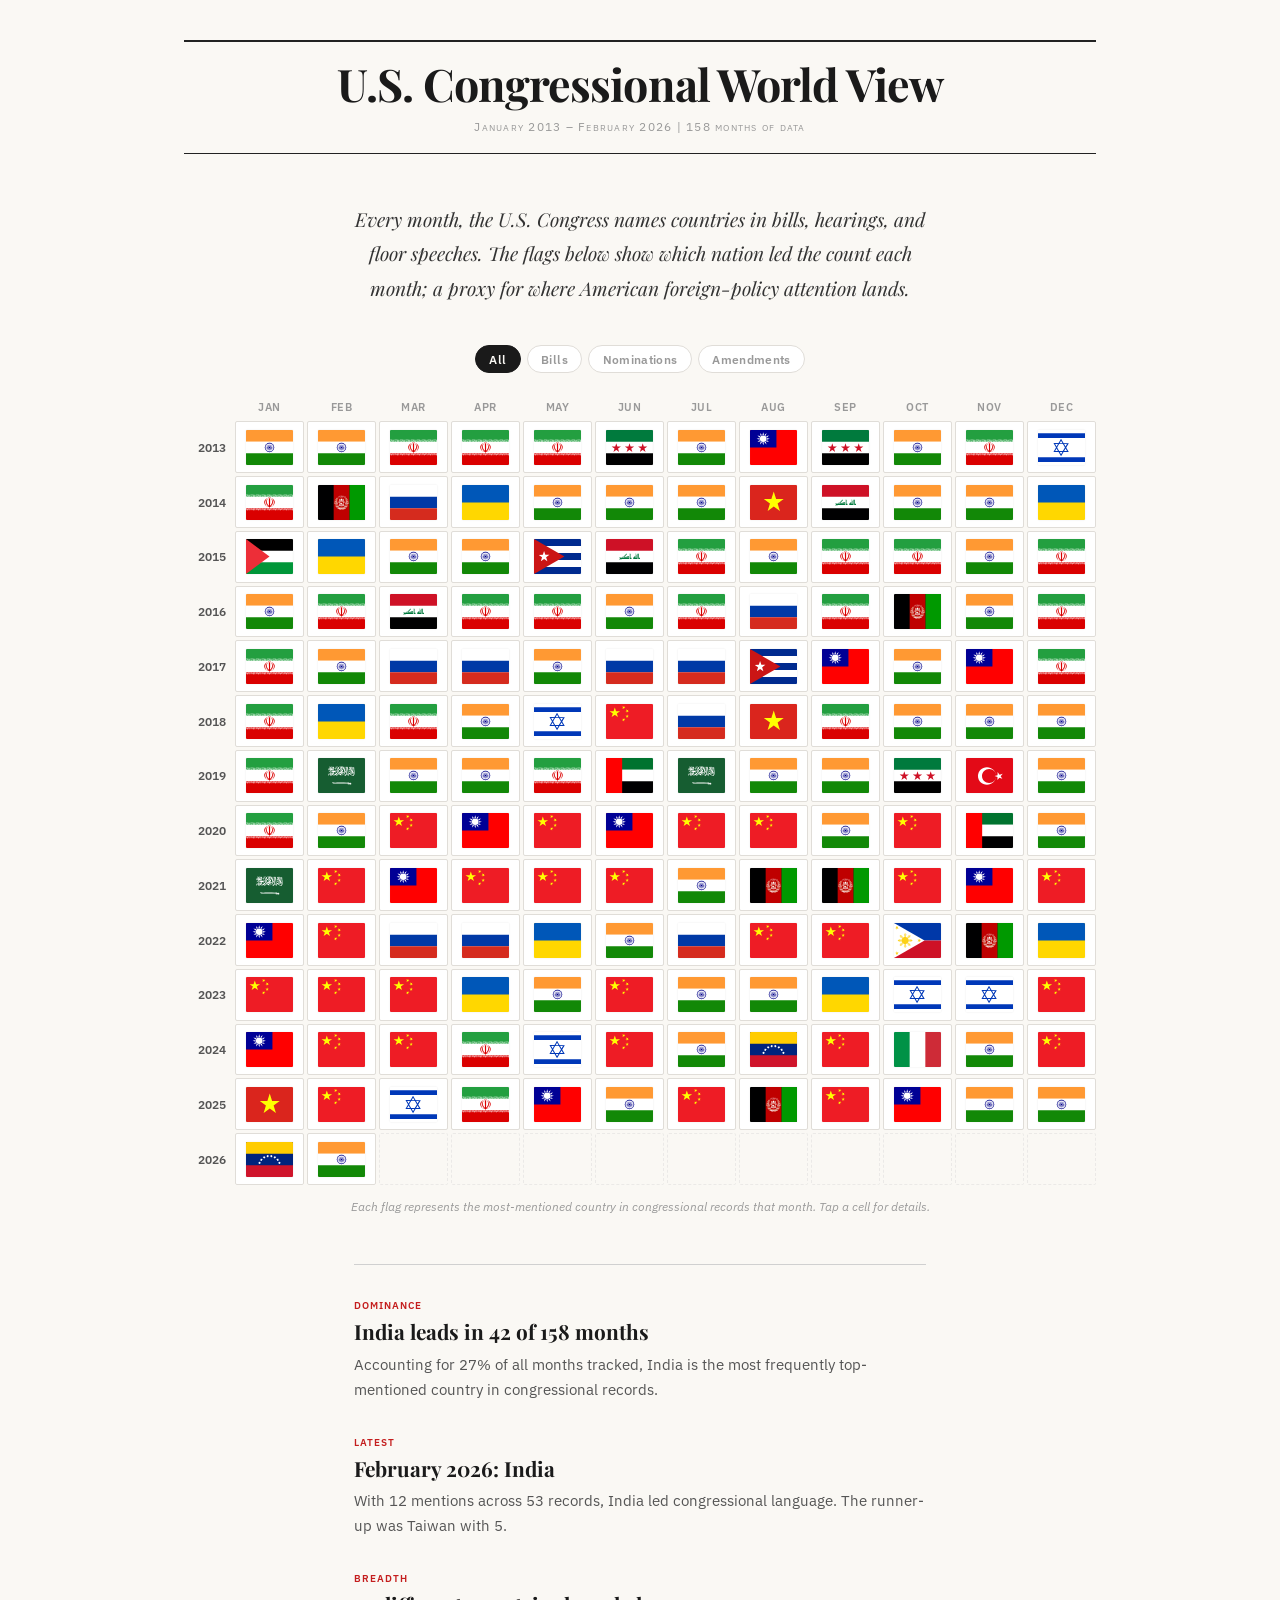
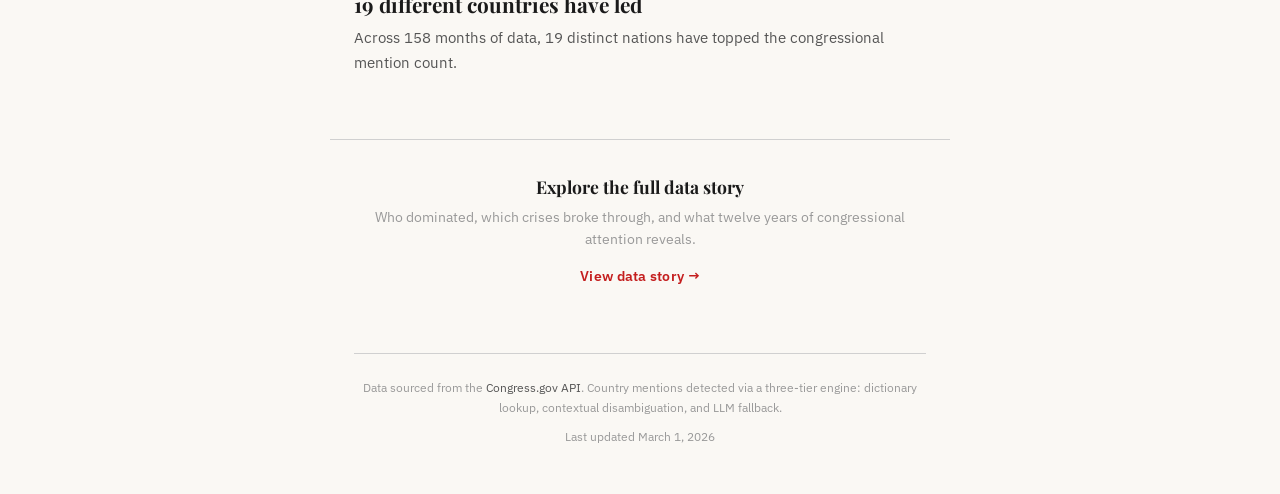
==== docs/index.html @ 503b56f2 "pushing new datastory details" ====
<!DOCTYPE html>
<html lang="en">
<head>
  <meta charset="UTF-8">
  <meta name="viewport" content="width=device-width, initial-scale=1.0">
  <title>U.S. Congressional World View</title>
  <link rel="preconnect" href="https://fonts.googleapis.com">
  <link rel="preconnect" href="https://fonts.gstatic.com" crossorigin>
  <link href="https://fonts.googleapis.com/css2?family=Playfair+Display:ital,wght@0,400;0,700;1,400&family=IBM+Plex+Sans:wght@400;500;600&display=swap" rel="stylesheet">
  <link rel="stylesheet" href="css/story.css">
</head>
<body>

  <header class="masthead">
    <div class="masthead-rule"></div>
    <h1 class="masthead-title">U.S. Congressional World View</h1>
    <p class="masthead-edition"></p>
    <div class="masthead-rule"></div>
  </header>

  <main class="story">

    <section class="lede">
      <p class="lede-text">
        Every month, the U.S. Congress names countries in bills, hearings,
        and floor speeches. The flags below show which nation led the count
        each month; a proxy for where American foreign-policy attention lands.
      </p>
    </section>

    <section class="grid-section">
      <div class="source-toggle" id="source-toggle">
        <button class="toggle-btn active" data-source="all">All</button>
        <button class="toggle-btn" data-source="bill">Bills</button>
        <button class="toggle-btn" data-source="nomination">Nominations</button>
        <button class="toggle-btn" data-source="amendment">Amendments</button>
      </div>
      <div class="grid-wrapper">
        <div class="grid-header" id="grid-header"></div>
        <div class="grid-body" id="grid-body"></div>
      </div>
      <p class="grid-caption">
        Each flag represents the most-mentioned country in congressional
        records that month. Tap a cell for details.
      </p>
    </section>

    <section class="detail-section hidden" id="cell-detail">
      <div class="detail-card">
        <button class="detail-close" aria-label="Close">&times;</button>
        <div class="detail-top">
          <img class="detail-flag" id="detail-flag" src="" alt="">
          <div>
            <h3 class="detail-country" id="detail-country"></h3>
            <p class="detail-month" id="detail-month"></p>
          </div>
        </div>
        <div class="detail-stats">
          <div class="stat">
            <span class="stat-number" id="detail-count"></span>
            <span class="stat-label">mentions</span>
          </div>
          <div class="stat">
            <span class="stat-number" id="detail-total"></span>
            <span class="stat-label">records scanned</span>
          </div>
          <div class="stat">
            <span class="stat-number" id="detail-runner-up"></span>
            <span class="stat-label">runner-up</span>
          </div>
        </div>
        <div class="detail-legislation">
          <h4>Sample legislation</h4>
          <ul id="detail-titles"></ul>
        </div>
      </div>
    </section>

    <section class="insights" id="insights"></section>

    <section class="explore">
      <h2>Explore the full data story</h2>
      <p>Who dominated, which crises broke through, and what twelve years of congressional attention reveals.</p>
      <a href="bump/" class="explore-link">View data story &rarr;</a>
    </section>

  </main>

  <footer class="colophon">
    <div class="colophon-rule"></div>
    <p class="colophon-method">
      Data sourced from the <a href="https://api.congress.gov" target="_blank" rel="noopener">Congress.gov API</a>.
      Country mentions detected via a three-tier engine: dictionary lookup,
      contextual disambiguation, and LLM fallback.
    </p>
    <p class="colophon-update" id="last-update"></p>
  </footer>

  <script src="js/data-loader.js"></script>
  <script src="js/flag-grid.js"></script>
  <script src="js/story-insights.js"></script>
  <script src="js/story-app.js"></script>
</body>
</html>
---- docs/css/story.css ----
/* === Congressional World View — Newspaper Theme === */

:root {
  --bg-page: #faf8f4;
  --bg-card: #ffffff;
  --text-headline: #1a1a1a;
  --text-body: #333333;
  --text-secondary: #555555;
  --text-muted: #999999;
  --rule-color: #222222;
  --rule-light: #d0d0d0;
  --accent: #c41e1e;
  --grid-border: #e0ddd8;
  --grid-hover: #f0ede8;
  --grid-selected: #e8e4dd;
  --font-serif: 'Playfair Display', Georgia, 'Times New Roman', serif;
  --font-sans: 'IBM Plex Sans', -apple-system, sans-serif;
  --max-width: 960px;
}

* { margin: 0; padding: 0; box-sizing: border-box; }

body {
  font-family: var(--font-sans);
  background: var(--bg-page);
  color: var(--text-body);
  line-height: 1.65;
  min-height: 100vh;
  -webkit-font-smoothing: antialiased;
}

/* === Masthead === */

.masthead {
  max-width: var(--max-width);
  margin: 0 auto;
  padding: 2.5rem 1.5rem 1.5rem;
  text-align: center;
}

.masthead-rule {
  border-top: 2px solid var(--rule-color);
  margin: 0 0 1rem;
}

.masthead-rule:last-of-type {
  border-top-width: 1px;
  margin: 1rem 0 0;
}

.masthead-title {
  font-family: var(--font-serif);
  font-size: 2.8rem;
  font-weight: 700;
  color: var(--text-headline);
  letter-spacing: -0.02em;
  line-height: 1.15;
}

.masthead-edition {
  font-size: 0.78rem;
  color: var(--text-muted);
  font-variant: small-caps;
  letter-spacing: 0.1em;
  margin-top: 0.4rem;
}

/* === Lede === */

.lede {
  max-width: 620px;
  margin: 0 auto;
  padding: 1.5rem 1.5rem 2.5rem;
  text-align: center;
}

.lede-text {
  font-family: var(--font-serif);
  font-size: 1.2rem;
  font-style: italic;
  line-height: 1.8;
  color: var(--text-body);
}

/* === Source Toggle === */

.source-toggle {
  display: flex;
  justify-content: center;
  gap: 0.35rem;
  margin-bottom: 1.25rem;
}

.toggle-btn {
  font-family: var(--font-sans);
  font-size: 0.72rem;
  font-weight: 600;
  letter-spacing: 0.03em;
  padding: 0.35rem 0.85rem;
  border: 1px solid var(--grid-border);
  border-radius: 100px;
  background: var(--bg-card);
  color: var(--text-muted);
  cursor: pointer;
  transition: all 0.15s;
}

.toggle-btn:hover {
  border-color: var(--text-secondary);
  color: var(--text-secondary);
}

.toggle-btn.active {
  background: var(--text-headline);
  color: var(--bg-page);
  border-color: var(--text-headline);
}

/* === Flag Grid === */

.grid-section {
  max-width: var(--max-width);
  margin: 0 auto;
  padding: 0 1.5rem 2rem;
}

.grid-wrapper {
  overflow-x: auto;
  -webkit-overflow-scrolling: touch;
}

.grid-header,
.grid-row {
  display: grid;
  grid-template-columns: 48px repeat(12, 1fr);
  gap: 3px;
}

.corner-cell {
  /* Empty top-left corner */
}

.month-label {
  font-size: 0.7rem;
  font-weight: 600;
  text-transform: uppercase;
  letter-spacing: 0.04em;
  color: var(--text-muted);
  text-align: center;
  padding: 0.3rem 0;
}

.grid-body {
  display: flex;
  flex-direction: column;
  gap: 3px;
}

.year-label {
  font-size: 0.72rem;
  font-weight: 600;
  color: var(--text-secondary);
  display: flex;
  align-items: center;
  justify-content: flex-end;
  padding-right: 0.4rem;
  font-variant-numeric: tabular-nums;
}

.grid-cell {
  aspect-ratio: 4 / 3;
  display: flex;
  align-items: center;
  justify-content: center;
  border: 1px solid var(--grid-border);
  border-radius: 2px;
  cursor: pointer;
  transition: background 0.15s, box-shadow 0.15s;
  background: var(--bg-card);
}

.grid-cell:hover {
  background: var(--grid-hover);
  box-shadow: 0 1px 4px rgba(0, 0, 0, 0.08);
}

.grid-cell.selected {
  background: var(--grid-selected);
  box-shadow: 0 0 0 2px var(--accent);
}

.grid-cell.empty {
  background: transparent;
  border-color: var(--rule-light);
  border-style: dashed;
  opacity: 0.35;
  cursor: default;
}

.grid-cell.empty:hover {
  background: transparent;
  box-shadow: none;
}

.grid-cell img {
  width: 70%;
  height: auto;
  border-radius: 1px;
  box-shadow: 0 0 2px rgba(0, 0, 0, 0.1);
  pointer-events: none;
}

.grid-caption {
  text-align: center;
  font-size: 0.72rem;
  color: var(--text-muted);
  font-style: italic;
  margin-top: 0.75rem;
}

/* === Detail Card === */

.detail-section {
  max-width: 620px;
  margin: 0 auto;
  padding: 0 1.5rem 2.5rem;
}

.detail-section.hidden {
  display: none;
}

.detail-card {
  background: var(--bg-card);
  border: 1px solid var(--grid-border);
  border-radius: 4px;
  padding: 1.5rem;
  position: relative;
}

.detail-close {
  position: absolute;
  top: 0.75rem;
  right: 1rem;
  background: none;
  border: none;
  font-size: 1.4rem;
  color: var(--text-muted);
  cursor: pointer;
  line-height: 1;
}

.detail-close:hover {
  color: var(--text-headline);
}

.detail-top {
  display: flex;
  align-items: center;
  gap: 1rem;
  margin-bottom: 1.25rem;
}

.detail-flag {
  width: 56px;
  height: 40px;
  border-radius: 2px;
  object-fit: cover;
  box-shadow: 0 1px 4px rgba(0, 0, 0, 0.12);
}

.detail-country {
  font-family: var(--font-serif);
  font-size: 1.3rem;
  font-weight: 700;
  color: var(--text-headline);
  line-height: 1.2;
}

.detail-month {
  font-size: 0.82rem;
  color: var(--text-muted);
  margin-top: 0.15rem;
}

.detail-stats {
  display: flex;
  gap: 2rem;
  padding: 1rem 0;
  border-top: 1px solid var(--rule-light);
  border-bottom: 1px solid var(--rule-light);
  margin-bottom: 1.25rem;
}

.stat {
  display: flex;
  flex-direction: column;
}

.stat-number {
  font-size: 1.4rem;
  font-weight: 700;
  color: var(--text-headline);
  line-height: 1.2;
}

.stat-label {
  font-size: 0.7rem;
  color: var(--text-muted);
  text-transform: uppercase;
  letter-spacing: 0.05em;
}

.detail-legislation h4 {
  font-size: 0.7rem;
  text-transform: uppercase;
  letter-spacing: 0.05em;
  color: var(--text-muted);
  margin-bottom: 0.5rem;
}

.detail-legislation ul {
  list-style: none;
  padding: 0;
}

.detail-legislation li {
  font-size: 0.82rem;
  color: var(--text-secondary);
  padding: 0.4rem 0 0.4rem 0.75rem;
  border-left: 2px solid var(--accent);
  margin-bottom: 0.5rem;
  line-height: 1.45;
}

/* === Insights === */

.insights {
  max-width: 620px;
  margin: 0 auto;
  padding: 1rem 1.5rem 2rem;
}

.insights-divider {
  border-top: 1px solid var(--rule-light);
  margin-bottom: 2rem;
}

.insight {
  margin-bottom: 2rem;
}

.insight-kicker {
  display: block;
  font-size: 0.65rem;
  font-weight: 600;
  text-transform: uppercase;
  letter-spacing: 0.1em;
  color: var(--accent);
  margin-bottom: 0.25rem;
}

.insight-headline {
  font-family: var(--font-serif);
  font-size: 1.3rem;
  font-weight: 700;
  color: var(--text-headline);
  line-height: 1.3;
  margin-bottom: 0.4rem;
}

.insight-body {
  font-size: 0.92rem;
  color: var(--text-secondary);
  line-height: 1.7;
}

/* === Explore Link === */

.explore {
  max-width: 620px;
  margin: 0 auto;
  padding: 2rem 1.5rem;
  text-align: center;
  border-top: 1px solid var(--rule-light);
}

.explore h2 {
  font-family: var(--font-serif);
  font-size: 1.1rem;
  font-weight: 700;
  color: var(--text-headline);
  margin-bottom: 0.3rem;
}

.explore p {
  font-size: 0.85rem;
  color: var(--text-muted);
  margin-bottom: 0.75rem;
}

.explore-link {
  font-size: 0.85rem;
  font-weight: 600;
  color: var(--accent);
  text-decoration: none;
  letter-spacing: 0.02em;
}

.explore-link:hover {
  text-decoration: underline;
}

/* === Colophon (Footer) === */

.colophon {
  max-width: 620px;
  margin: 0 auto;
  padding: 2rem 1.5rem 3rem;
  text-align: center;
}

.colophon-rule {
  border-top: 1px solid var(--rule-light);
  margin-bottom: 1.5rem;
}

.colophon-method {
  font-size: 0.75rem;
  color: var(--text-muted);
  line-height: 1.7;
}

.colophon-method a {
  color: var(--text-secondary);
  text-decoration: none;
}

.colophon-method a:hover {
  color: var(--accent);
}

.colophon-update {
  font-size: 0.72rem;
  color: var(--text-muted);
  margin-top: 0.5rem;
}

.colophon-credits {
  font-size: 0.72rem;
  color: var(--text-muted);
  margin-top: 0.3rem;
}

/* === Responsive === */

@media (max-width: 768px) {
  .masthead-title { font-size: 2rem; }
  .lede-text { font-size: 1.05rem; }

  .grid-header,
  .grid-row {
    grid-template-columns: 40px repeat(12, 1fr);
    gap: 2px;
  }

  .year-label { font-size: 0.65rem; padding-right: 0.25rem; }
  .month-label { font-size: 0.6rem; }
  .grid-cell img { width: 80%; }

  .detail-stats { gap: 1.25rem; }
}

@media (max-width: 480px) {
  .masthead { padding: 1.5rem 1rem 1rem; }
  .masthead-title { font-size: 1.6rem; }
  .lede { padding: 1rem 1rem 2rem; }
  .lede-text { font-size: 0.95rem; }

  .grid-section { padding: 0 0.75rem 1.5rem; }

  .grid-header,
  .grid-row {
    grid-template-columns: 28px repeat(12, 1fr);
    gap: 2px;
  }

  .year-label { font-size: 0.58rem; padding-right: 0.15rem; }
  .month-label { font-size: 0.5rem; letter-spacing: 0; }
  .grid-cell img { width: 85%; }

  .detail-section { padding: 0 0.75rem 2rem; }
  .detail-card { padding: 1rem; }
  .detail-stats {
    flex-direction: column;
    gap: 0.75rem;
  }

  .insights { padding: 1rem 1rem 2rem; }
  .insight-headline { font-size: 1.1rem; }
}

/* === Utility === */

.hidden { display: none !important; }
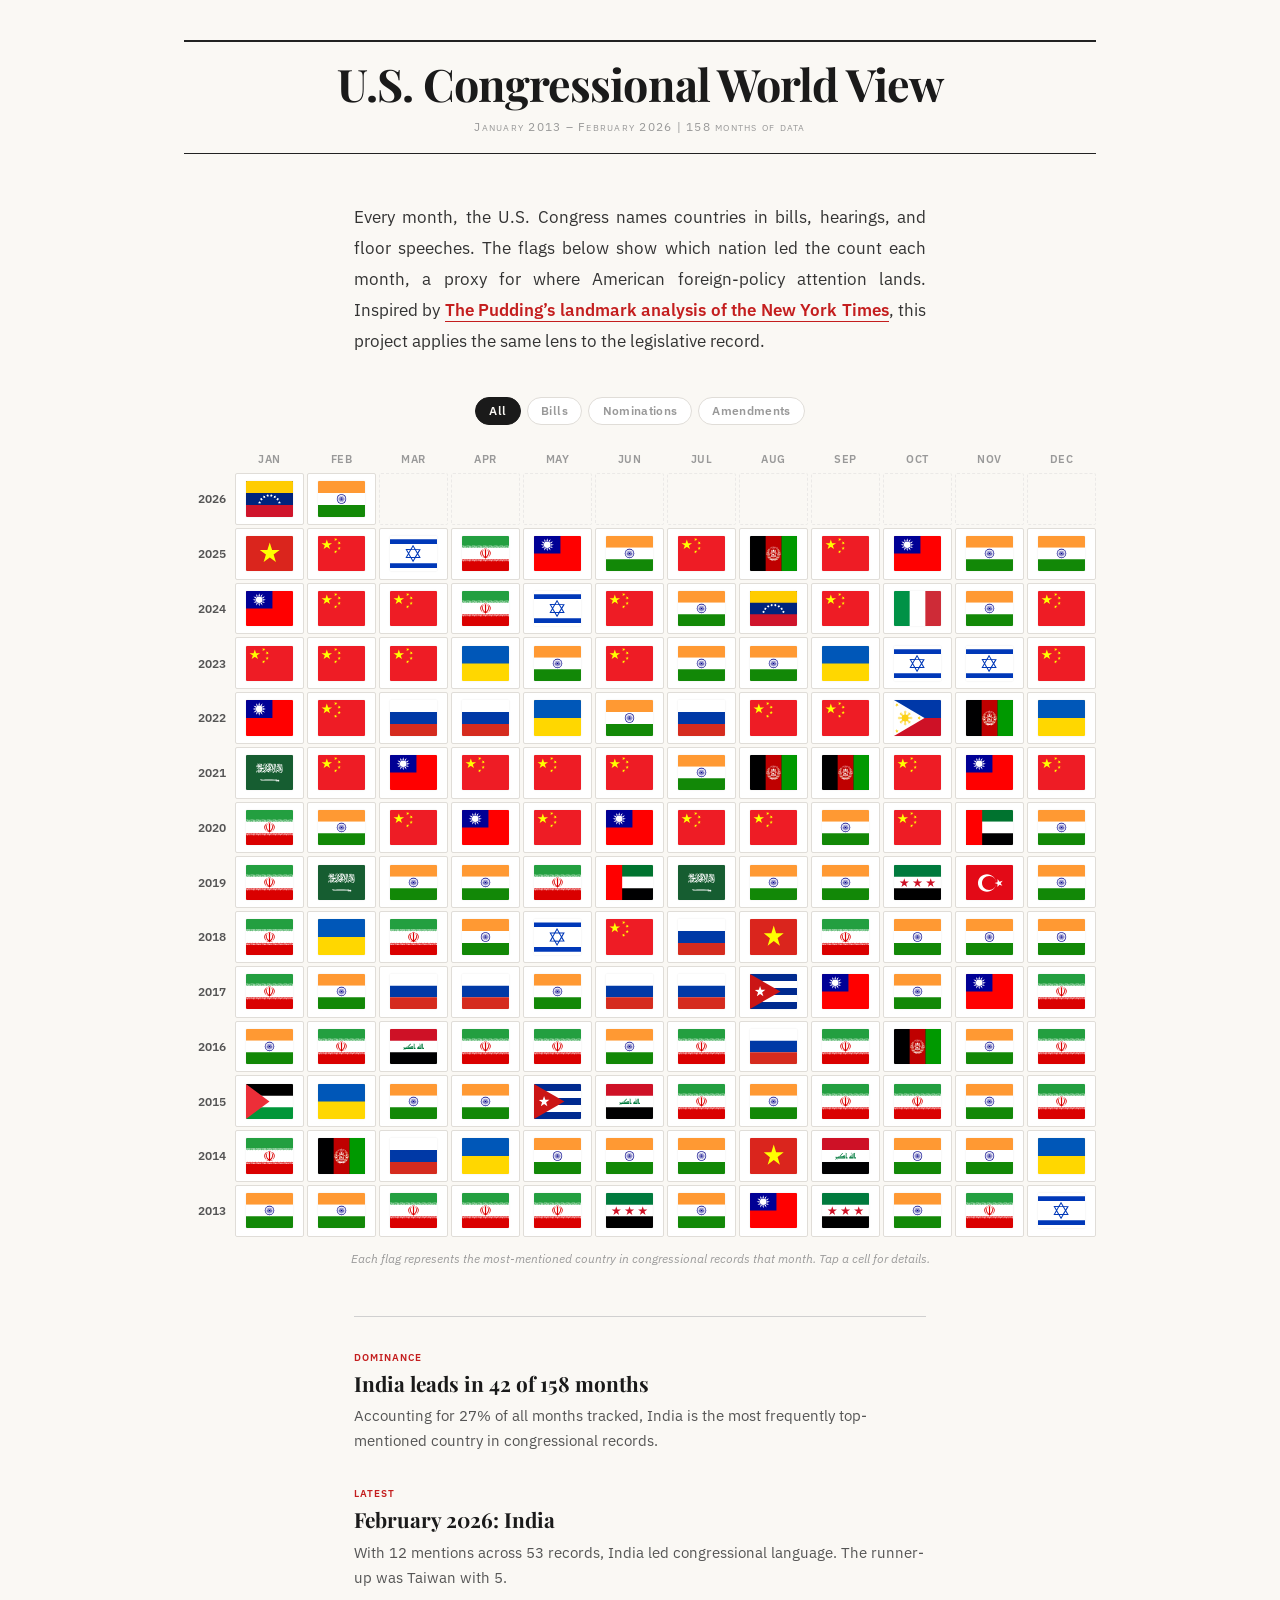
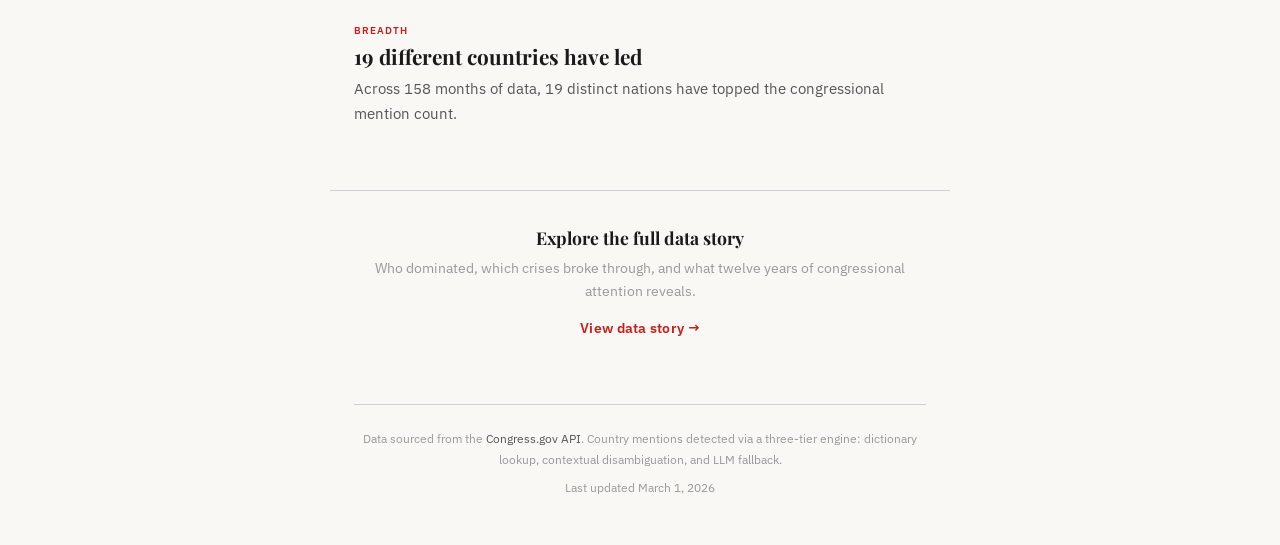
==== commit 793e1d3c: "UI improvements and Congress 107 backfill data - Inline detail panel: clicking a grid cell now inser" ====
--- a/docs/index.html
+++ b/docs/index.html
@@ -24,7 +24,9 @@
       <p class="lede-text">
         Every month, the U.S. Congress names countries in bills, hearings,
         and floor speeches. The flags below show which nation led the count
-        each month; a proxy for where American foreign-policy attention lands.
+        each month, a proxy for where American foreign-policy attention lands.
+        Inspired by <a class="lede-link" href="https://pudding.cool/2018/12/countries" target="_blank" rel="noopener">The Pudding&rsquo;s landmark analysis of the&nbsp;New York&nbsp;Times</a>,
+        this project applies the same lens to the legislative record.
       </p>
     </section>
 
@@ -43,37 +45,6 @@
         Each flag represents the most-mentioned country in congressional
         records that month. Tap a cell for details.
       </p>
-    </section>
-
-    <section class="detail-section hidden" id="cell-detail">
-      <div class="detail-card">
-        <button class="detail-close" aria-label="Close">&times;</button>
-        <div class="detail-top">
-          <img class="detail-flag" id="detail-flag" src="" alt="">
-          <div>
-            <h3 class="detail-country" id="detail-country"></h3>
-            <p class="detail-month" id="detail-month"></p>
-          </div>
-        </div>
-        <div class="detail-stats">
-          <div class="stat">
-            <span class="stat-number" id="detail-count"></span>
-            <span class="stat-label">mentions</span>
-          </div>
-          <div class="stat">
-            <span class="stat-number" id="detail-total"></span>
-            <span class="stat-label">records scanned</span>
-          </div>
-          <div class="stat">
-            <span class="stat-number" id="detail-runner-up"></span>
-            <span class="stat-label">runner-up</span>
-          </div>
-        </div>
-        <div class="detail-legislation">
-          <h4>Sample legislation</h4>
-          <ul id="detail-titles"></ul>
-        </div>
-      </div>
     </section>
 
     <section class="insights" id="insights"></section>
--- a/docs/css/story.css
+++ b/docs/css/story.css
@@ -71,15 +71,26 @@
   max-width: 620px;
   margin: 0 auto;
   padding: 1.5rem 1.5rem 2.5rem;
-  text-align: center;
 }
 
 .lede-text {
-  font-family: var(--font-serif);
-  font-size: 1.2rem;
-  font-style: italic;
-  line-height: 1.8;
+  font-family: var(--font-sans);
+  font-size: 1.05rem;
+  line-height: 1.85;
   color: var(--text-body);
+  text-align: justify;
+  hyphens: auto;
+}
+
+.lede-link {
+  color: var(--accent);
+  font-weight: 600;
+  text-decoration: none;
+  border-bottom: 1px solid currentColor;
+}
+
+.lede-link:hover {
+  opacity: 0.8;
 }
 
 /* === Source Toggle === */
@@ -218,6 +229,92 @@
   margin-top: 0.75rem;
 }
 
+/* === Inline Detail (inserted after grid row on click) === */
+
+.inline-detail {
+  position: relative;
+  background: var(--bg-card);
+  border: 1px solid var(--grid-border);
+  border-left: 3px solid var(--accent);
+  padding: 1rem 1.25rem 0.85rem;
+  animation: inlineOpen 0.15s ease-out;
+}
+
+@keyframes inlineOpen {
+  from { opacity: 0; transform: translateY(-4px); }
+  to   { opacity: 1; transform: translateY(0); }
+}
+
+.inline-detail-close {
+  position: absolute;
+  top: 0.6rem;
+  right: 0.75rem;
+  background: none;
+  border: none;
+  font-size: 1.2rem;
+  color: var(--text-muted);
+  cursor: pointer;
+  line-height: 1;
+  padding: 0;
+}
+
+.inline-detail-close:hover { color: var(--text-headline); }
+
+.inline-detail-top {
+  display: flex;
+  align-items: center;
+  gap: 0.85rem;
+  padding-right: 2rem;
+}
+
+.inline-detail-top .detail-country {
+  font-family: var(--font-serif);
+  font-size: 1rem;
+  font-weight: 700;
+  color: var(--text-headline);
+  display: block;
+  line-height: 1.2;
+}
+
+.inline-detail-top .detail-month {
+  font-size: 0.75rem;
+  color: var(--text-muted);
+  display: block;
+  margin-top: 0.1rem;
+}
+
+.inline-detail-stats {
+  display: flex;
+  gap: 1.25rem;
+  margin-left: auto;
+}
+
+.inline-detail-titles {
+  list-style: none;
+  padding: 0;
+  margin-top: 0.75rem;
+  border-top: 1px solid var(--rule-light);
+  padding-top: 0.6rem;
+  display: flex;
+  flex-direction: column;
+  gap: 0.3rem;
+}
+
+.inline-detail-titles li {
+  font-size: 0.78rem;
+  color: var(--text-secondary);
+  padding: 0.2rem 0 0.2rem 0.65rem;
+  border-left: 2px solid var(--accent);
+  line-height: 1.45;
+}
+
+.inline-detail-empty {
+  font-style: italic;
+  border-left: none !important;
+  color: var(--text-muted) !important;
+  padding-left: 0 !important;
+}
+
 /* === Detail Card === */
 
 .detail-section {
@@ -456,7 +553,7 @@
 
 @media (max-width: 768px) {
   .masthead-title { font-size: 2rem; }
-  .lede-text { font-size: 1.05rem; }
+  .lede-text { font-size: 1rem; }
 
   .grid-header,
   .grid-row {
@@ -475,7 +572,7 @@
   .masthead { padding: 1.5rem 1rem 1rem; }
   .masthead-title { font-size: 1.6rem; }
   .lede { padding: 1rem 1rem 2rem; }
-  .lede-text { font-size: 0.95rem; }
+  .lede-text { font-size: 0.92rem; }
 
   .grid-section { padding: 0 0.75rem 1.5rem; }
 
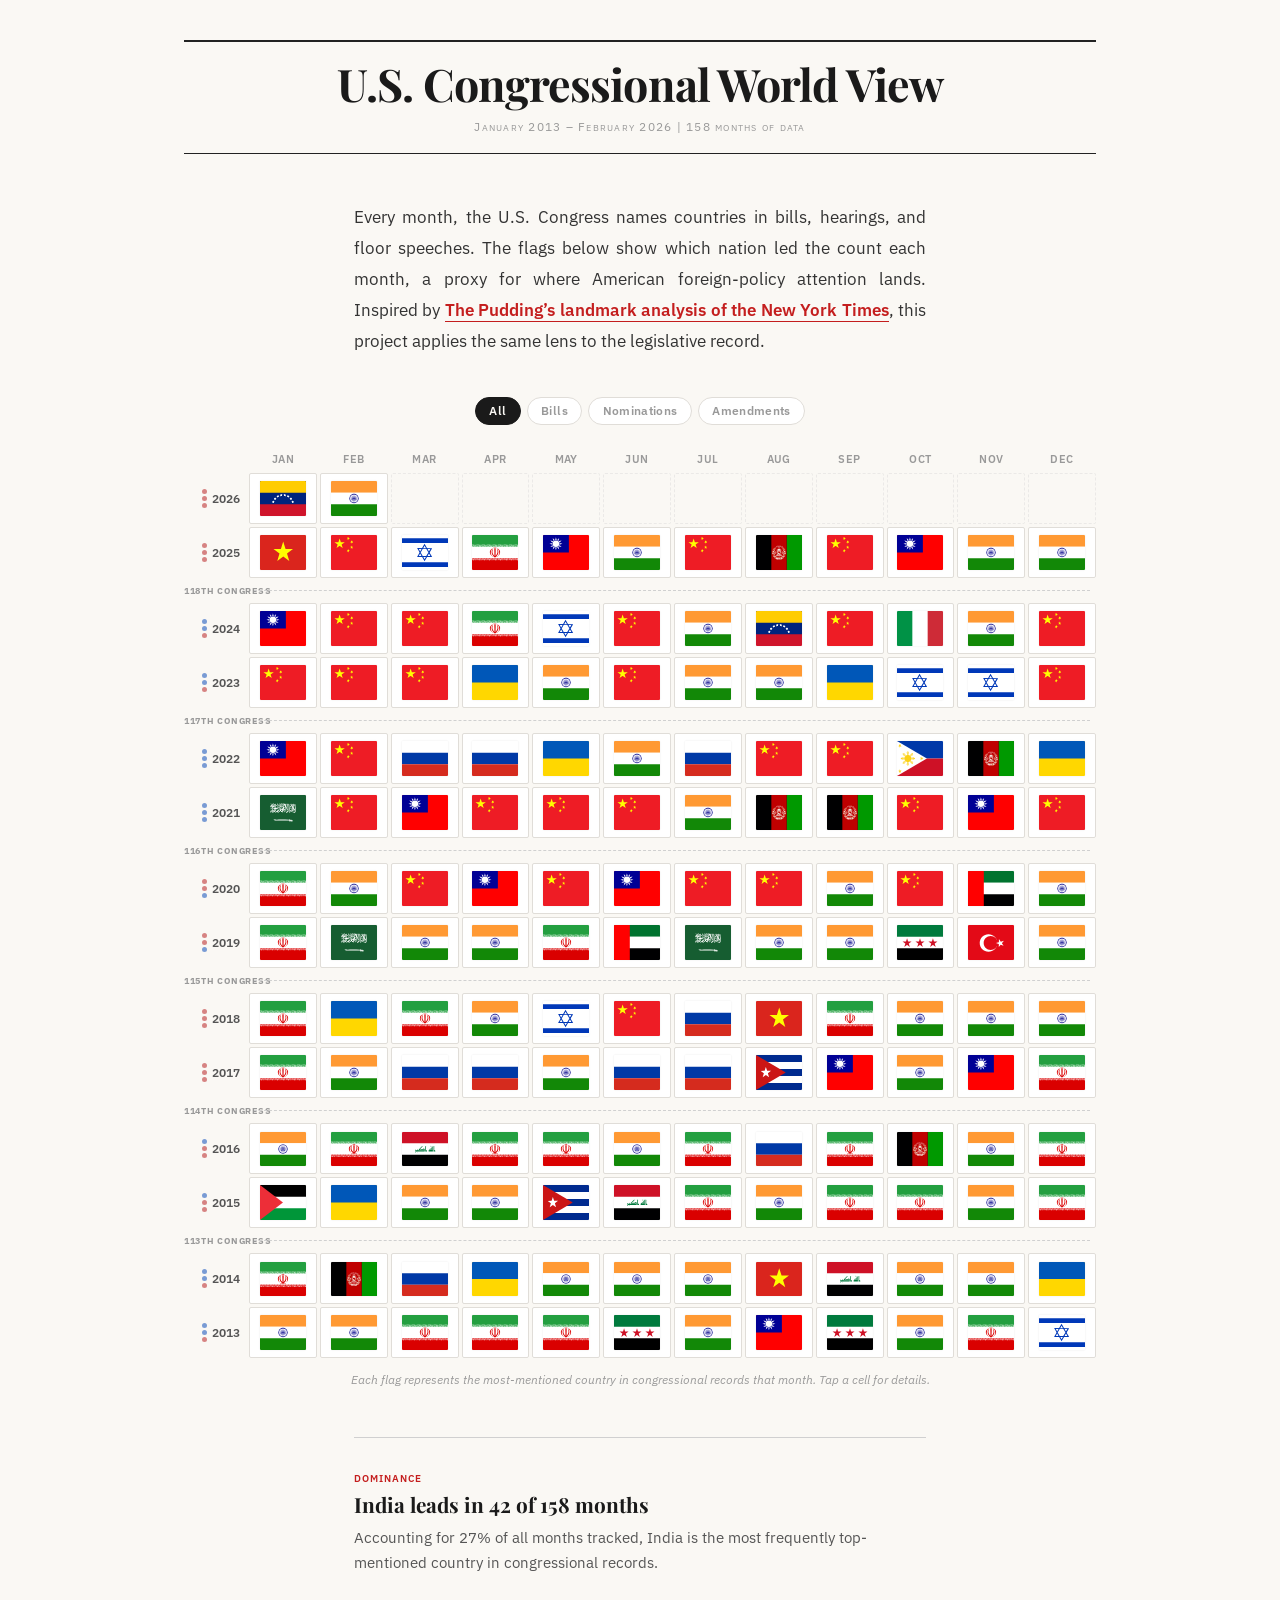
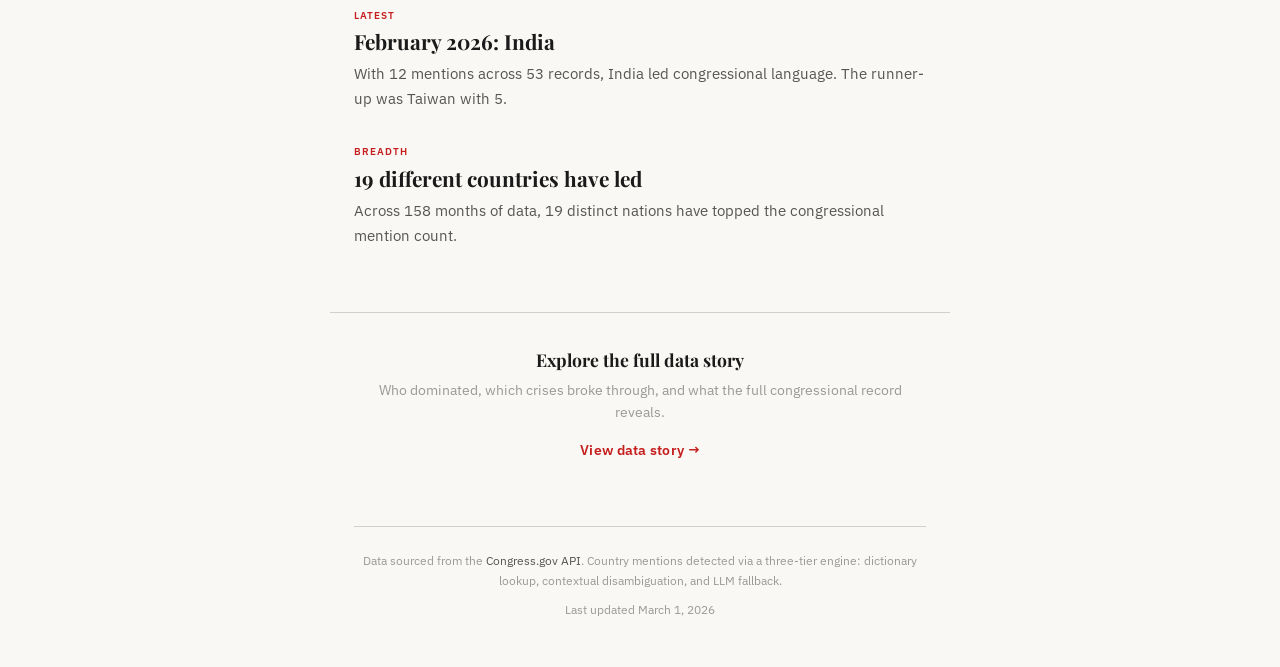
==== commit 9f97ea5f: "updating pages" ====
--- a/docs/index.html
+++ b/docs/index.html
@@ -4,6 +4,24 @@
   <meta charset="UTF-8">
   <meta name="viewport" content="width=device-width, initial-scale=1.0">
   <title>U.S. Congressional World View</title>
+  <link rel="icon" href="data:image/svg+xml,<svg xmlns=%22http://www.w3.org/2000/svg%22 viewBox=%220 0 100 100%22><text y=%22.9em%22 font-size=%2290%22>🌍</text></svg>">
+
+  <!-- SEO -->
+  <meta name="description" content="Which countries dominate U.S. congressional language? Which crises break through? Decades of legislative records, updated weekly.">
+
+  <!-- Open Graph (iMessage, WhatsApp, Slack, LinkedIn, Facebook) -->
+  <meta property="og:type" content="website">
+  <meta property="og:url" content="https://critchlow.us/flags/">
+  <meta property="og:title" content="U.S. Congressional World View">
+  <meta property="og:description" content="Which countries dominate U.S. congressional language? Which crises break through? Decades of legislative records, updated weekly.">
+  <meta property="og:image" content="https://critchlow.us/flags/og-image.jpg">
+
+  <!-- Twitter / X -->
+  <meta name="twitter:card" content="summary_large_image">
+  <meta name="twitter:title" content="U.S. Congressional World View">
+  <meta name="twitter:description" content="Which countries dominate U.S. congressional language? Which crises break through? Decades of legislative records, updated weekly.">
+  <meta name="twitter:image" content="https://critchlow.us/flags/og-image.jpg">
+
   <link rel="preconnect" href="https://fonts.googleapis.com">
   <link rel="preconnect" href="https://fonts.gstatic.com" crossorigin>
   <link href="https://fonts.googleapis.com/css2?family=Playfair+Display:ital,wght@0,400;0,700;1,400&family=IBM+Plex+Sans:wght@400;500;600&display=swap" rel="stylesheet">
@@ -51,7 +69,7 @@
 
     <section class="explore">
       <h2>Explore the full data story</h2>
-      <p>Who dominated, which crises broke through, and what twelve years of congressional attention reveals.</p>
+      <p>Who dominated, which crises broke through, and what the full congressional record reveals.</p>
       <a href="bump/" class="explore-link">View data story &rarr;</a>
     </section>
 
--- a/docs/css/story.css
+++ b/docs/css/story.css
@@ -143,7 +143,7 @@
 .grid-header,
 .grid-row {
   display: grid;
-  grid-template-columns: 48px repeat(12, 1fr);
+  grid-template-columns: 62px repeat(12, 1fr);
   gap: 3px;
 }
 
@@ -174,8 +174,54 @@
   display: flex;
   align-items: center;
   justify-content: flex-end;
+  gap: 5px;
   padding-right: 0.4rem;
   font-variant-numeric: tabular-nums;
+  cursor: default;
+}
+
+.year-dots {
+  display: flex;
+  flex-direction: column;
+  gap: 2px;
+  flex-shrink: 0;
+}
+
+.year-dot {
+  width: 5px;
+  height: 5px;
+  border-radius: 50%;
+  flex-shrink: 0;
+  opacity: 0.75;
+}
+
+/* Congress session dividers */
+.congress-divider {
+  display: flex;
+  align-items: center;
+  gap: 0.5rem;
+  margin: 2px 0;
+  padding-right: 0.4rem;
+  min-height: 10px;
+}
+
+.congress-divider::after {
+  content: '';
+  flex: 1;
+  border-top: 1px dashed var(--rule-light);
+}
+
+.congress-divider-label {
+  font-size: 0.58rem;
+  font-weight: 700;
+  text-transform: uppercase;
+  letter-spacing: 0.08em;
+  color: var(--text-muted);
+  white-space: nowrap;
+  flex-shrink: 0;
+  width: 62px;
+  text-align: right;
+  padding-right: 0.4rem;
 }
 
 .grid-cell {
@@ -557,10 +603,11 @@
 
   .grid-header,
   .grid-row {
-    grid-template-columns: 40px repeat(12, 1fr);
+    grid-template-columns: 52px repeat(12, 1fr);
     gap: 2px;
   }
 
+  .congress-divider-label { width: 52px; }
   .year-label { font-size: 0.65rem; padding-right: 0.25rem; }
   .month-label { font-size: 0.6rem; }
   .grid-cell img { width: 80%; }
@@ -578,10 +625,12 @@
 
   .grid-header,
   .grid-row {
-    grid-template-columns: 28px repeat(12, 1fr);
+    grid-template-columns: 40px repeat(12, 1fr);
     gap: 2px;
   }
 
+  .congress-divider-label { width: 40px; }
+  .year-dots { display: none; }
   .year-label { font-size: 0.58rem; padding-right: 0.15rem; }
   .month-label { font-size: 0.5rem; letter-spacing: 0; }
   .grid-cell img { width: 85%; }
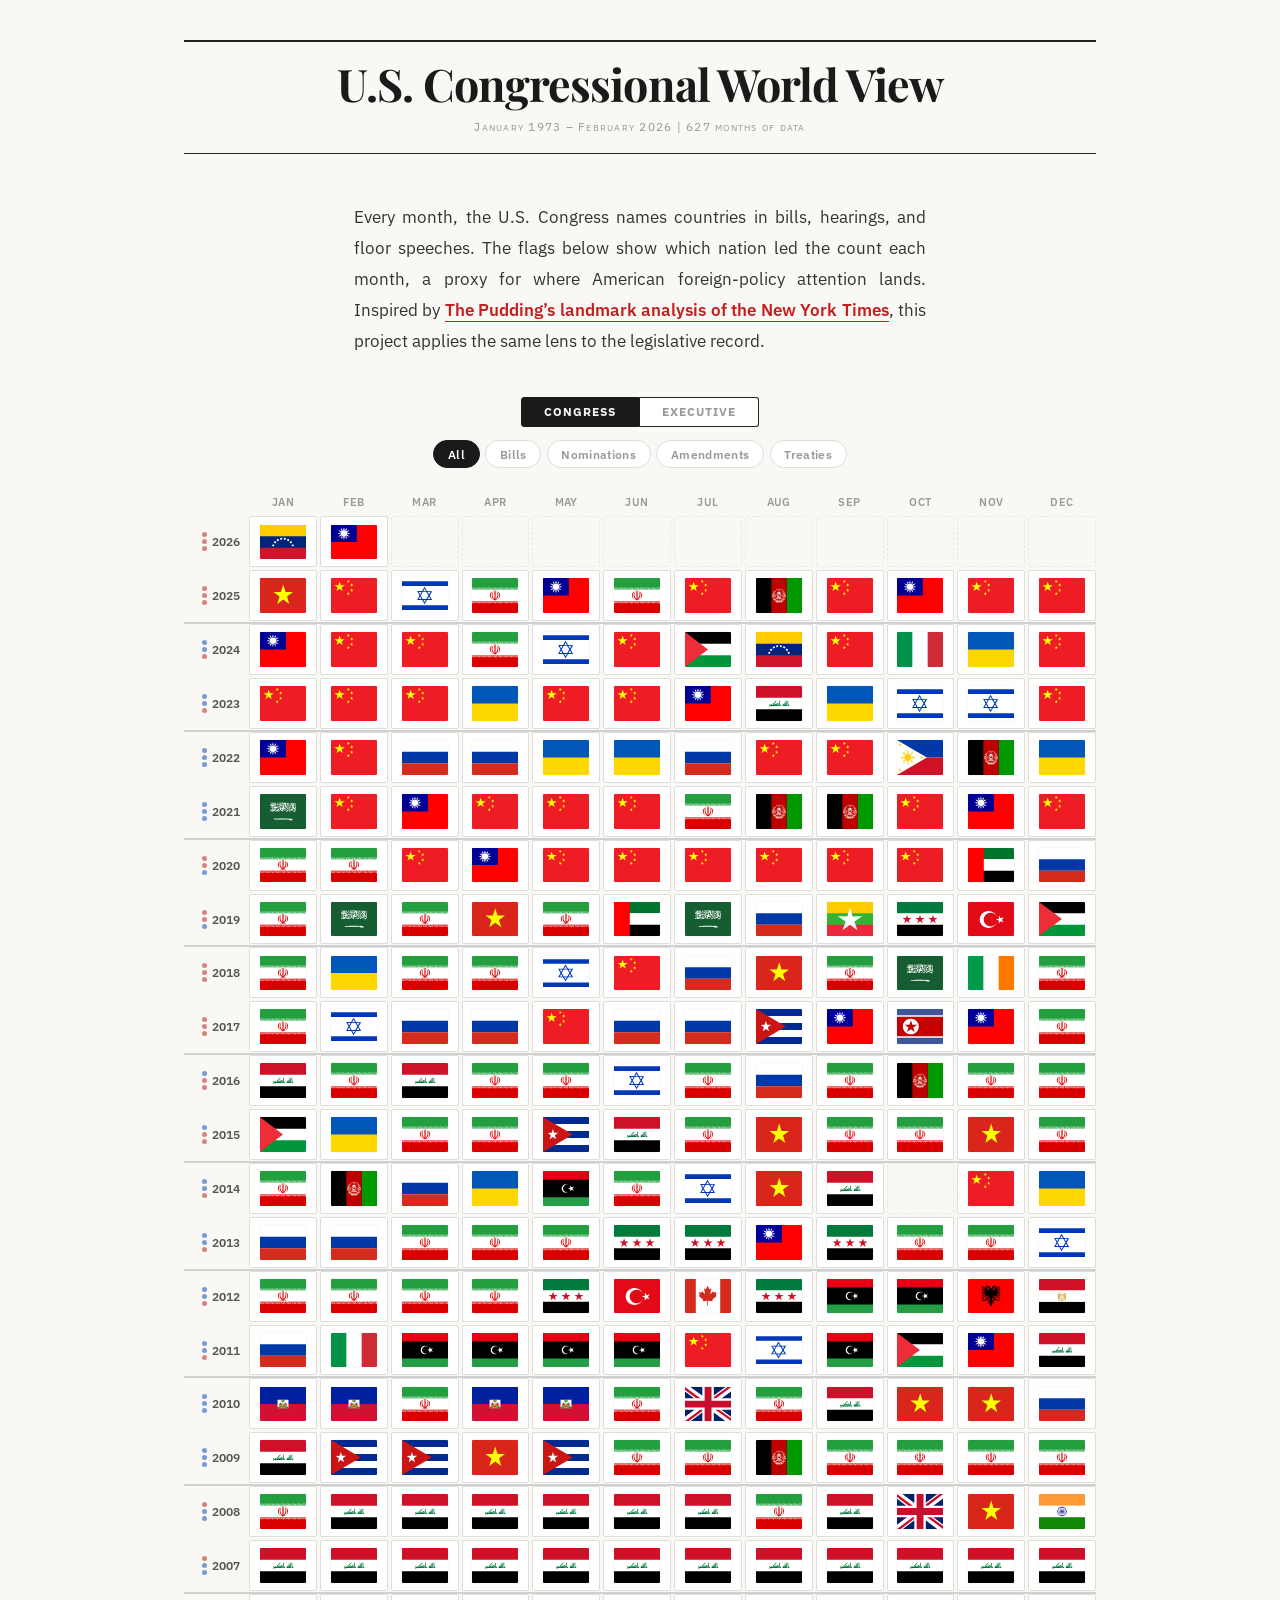
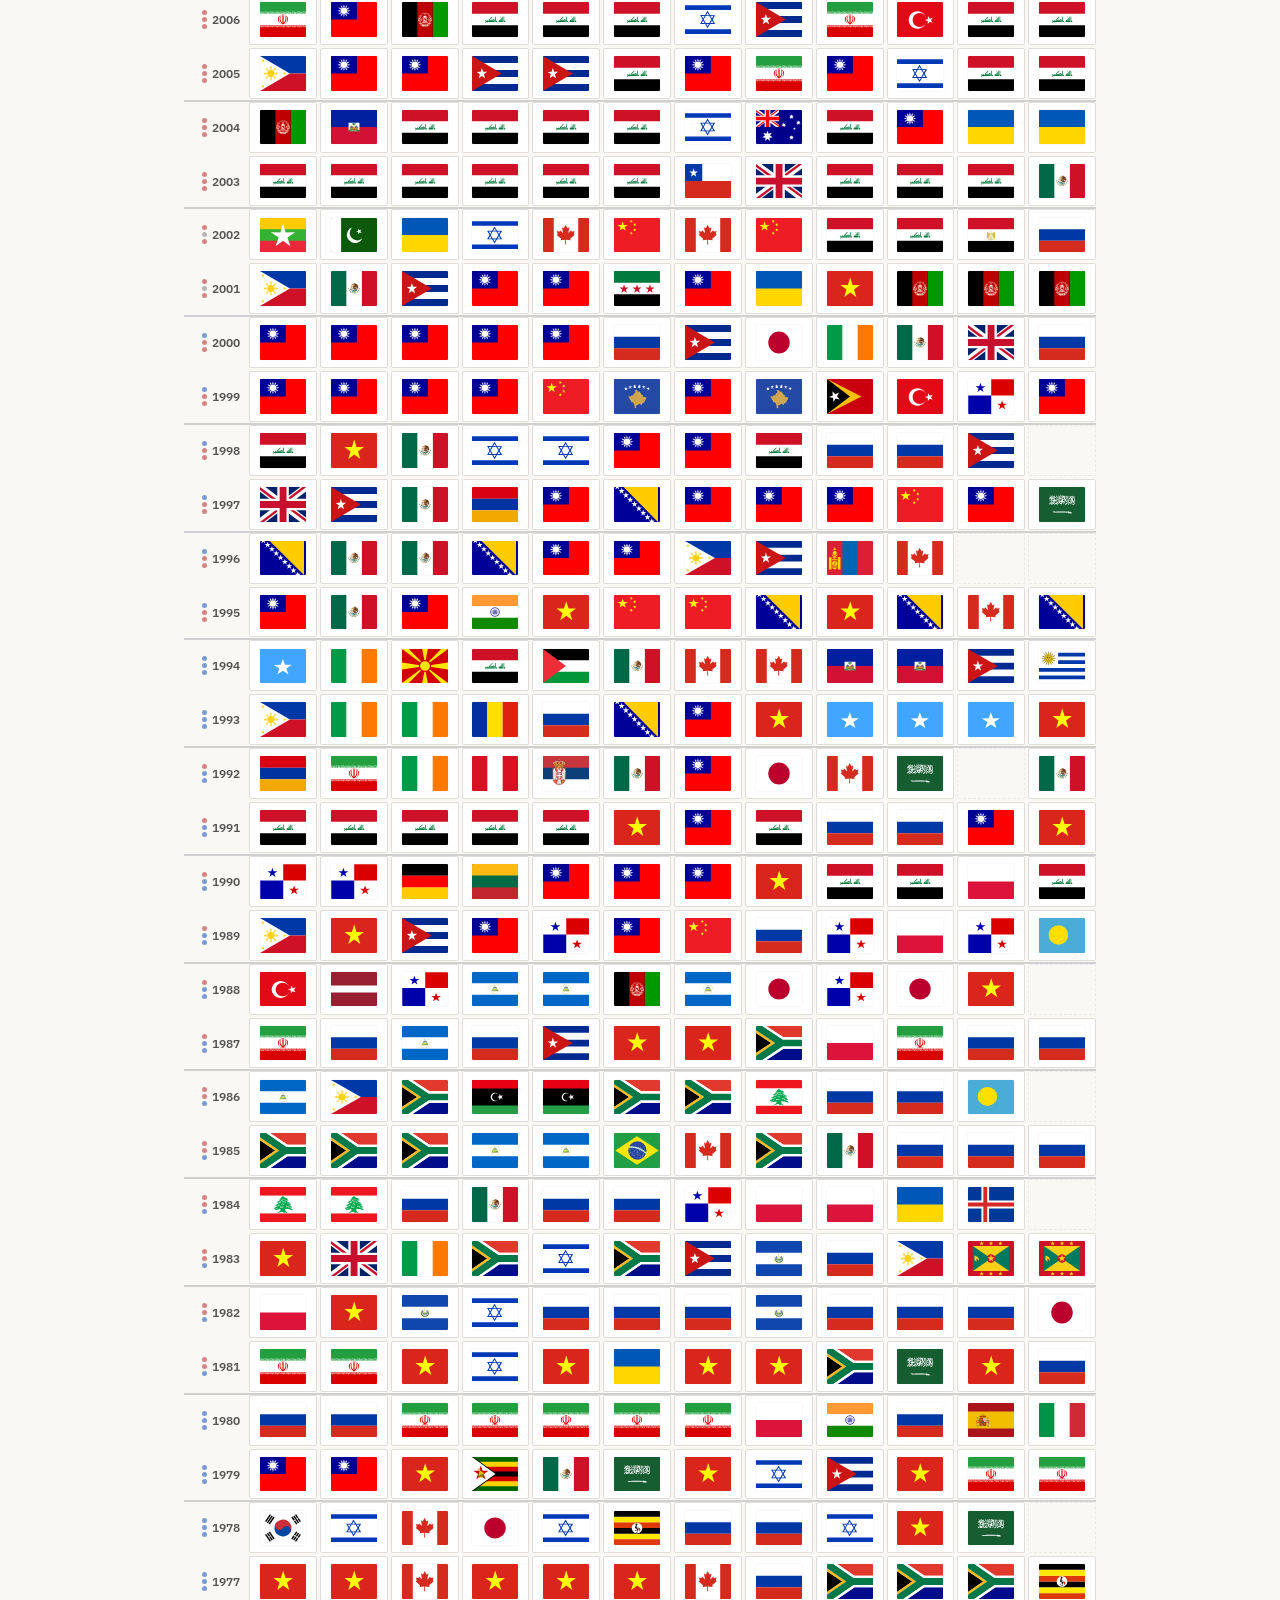
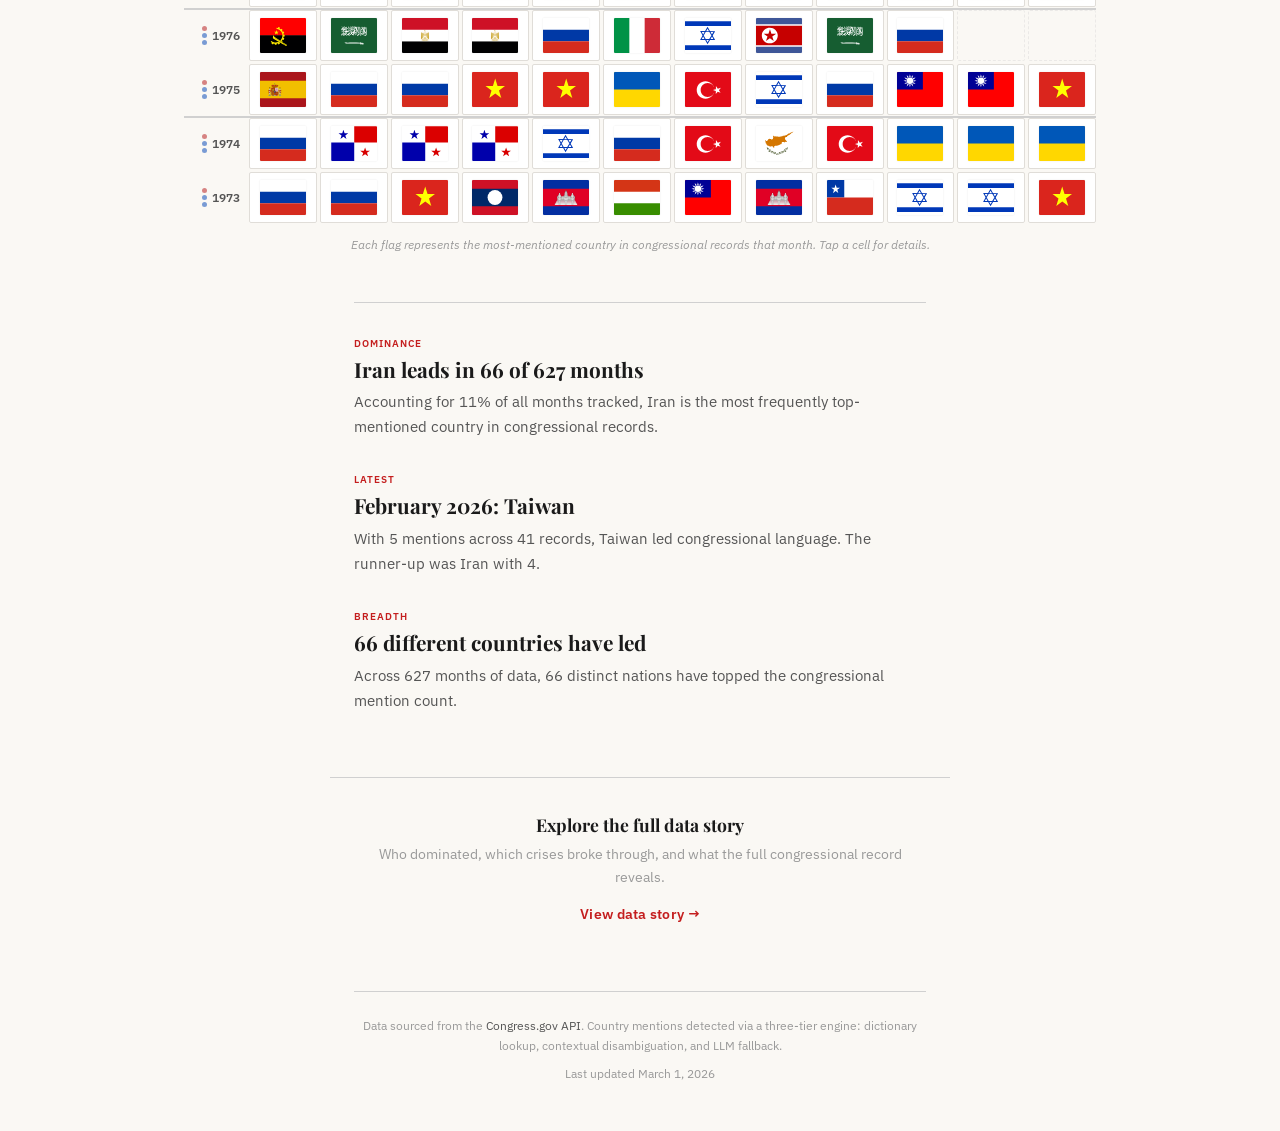
==== commit 8e5d3e6f: "feat: add Executive Orders branch view with Federal Register data Adds a completely separate "Execut" ====
--- a/docs/index.html
+++ b/docs/index.html
@@ -49,11 +49,16 @@
     </section>
 
     <section class="grid-section">
+      <div class="branch-toggle" id="branch-toggle">
+        <button class="branch-btn active" data-branch="congress">Congress</button>
+        <button class="branch-btn" data-branch="executive">Executive</button>
+      </div>
       <div class="source-toggle" id="source-toggle">
         <button class="toggle-btn active" data-source="all">All</button>
         <button class="toggle-btn" data-source="bill">Bills</button>
         <button class="toggle-btn" data-source="nomination">Nominations</button>
         <button class="toggle-btn" data-source="amendment">Amendments</button>
+        <button class="toggle-btn" data-source="treaty">Treaties</button>
       </div>
       <div class="grid-wrapper">
         <div class="grid-header" id="grid-header"></div>
--- a/docs/css/story.css
+++ b/docs/css/story.css
@@ -18,6 +18,19 @@
   --max-width: 960px;
 }
 
+/* === Executive Branch Theme === */
+body.executive {
+  --bg-page: #f0f3f8;
+  --bg-card: #ffffff;
+  --text-headline: #0d2149;
+  --rule-color: #0d2149;
+  --rule-light: #b8c4d8;
+  --accent: #1a4480;
+  --grid-border: #cdd5e0;
+  --grid-hover: #e8edf5;
+  --grid-selected: #dde4f0;
+}
+
 * { margin: 0; padding: 0; box-sizing: border-box; }
 
 body {
@@ -27,6 +40,7 @@
   line-height: 1.65;
   min-height: 100vh;
   -webkit-font-smoothing: antialiased;
+  transition: background-color 0.3s ease;
 }
 
 /* === Masthead === */
@@ -94,6 +108,46 @@
 }
 
 /* === Source Toggle === */
+
+/* === Branch Toggle (Congress / Executive) === */
+
+.branch-toggle {
+  display: flex;
+  justify-content: center;
+  gap: 0;
+  margin-bottom: 0.85rem;
+}
+
+.branch-btn {
+  font-family: var(--font-sans);
+  font-size: 0.75rem;
+  font-weight: 700;
+  letter-spacing: 0.08em;
+  text-transform: uppercase;
+  padding: 0.4rem 1.4rem;
+  border: 1.5px solid var(--rule-color);
+  background: var(--bg-card);
+  color: var(--text-muted);
+  cursor: pointer;
+  transition: background 0.15s, color 0.15s, border-color 0.15s;
+}
+
+.branch-btn:first-child {
+  border-radius: 3px 0 0 3px;
+}
+
+.branch-btn:last-child {
+  border-radius: 0 3px 3px 0;
+  border-left: none;
+}
+
+.branch-btn.active {
+  background: var(--text-headline);
+  color: var(--bg-page);
+  border-color: var(--text-headline);
+}
+
+/* === Source Toggle (Bills / Nominations / etc.) === */
 
 .source-toggle {
   display: flex;
@@ -195,33 +249,9 @@
   opacity: 0.75;
 }
 
-/* Congress session dividers */
-.congress-divider {
-  display: flex;
-  align-items: center;
-  gap: 0.5rem;
-  margin: 2px 0;
-  padding-right: 0.4rem;
-  min-height: 10px;
-}
-
-.congress-divider::after {
-  content: '';
-  flex: 1;
-  border-top: 1px dashed var(--rule-light);
-}
-
-.congress-divider-label {
-  font-size: 0.58rem;
-  font-weight: 700;
-  text-transform: uppercase;
-  letter-spacing: 0.08em;
-  color: var(--text-muted);
-  white-space: nowrap;
-  flex-shrink: 0;
-  width: 62px;
-  text-align: right;
-  padding-right: 0.4rem;
+/* Congress session boundary — inset shadow so no extra height */
+.grid-row.congress-start {
+  box-shadow: 0 -2px 0 0 var(--rule-light);
 }
 
 .grid-cell {
@@ -607,7 +637,6 @@
     gap: 2px;
   }
 
-  .congress-divider-label { width: 52px; }
   .year-label { font-size: 0.65rem; padding-right: 0.25rem; }
   .month-label { font-size: 0.6rem; }
   .grid-cell img { width: 80%; }
@@ -629,7 +658,6 @@
     gap: 2px;
   }
 
-  .congress-divider-label { width: 40px; }
   .year-dots { display: none; }
   .year-label { font-size: 0.58rem; padding-right: 0.15rem; }
   .month-label { font-size: 0.5rem; letter-spacing: 0; }
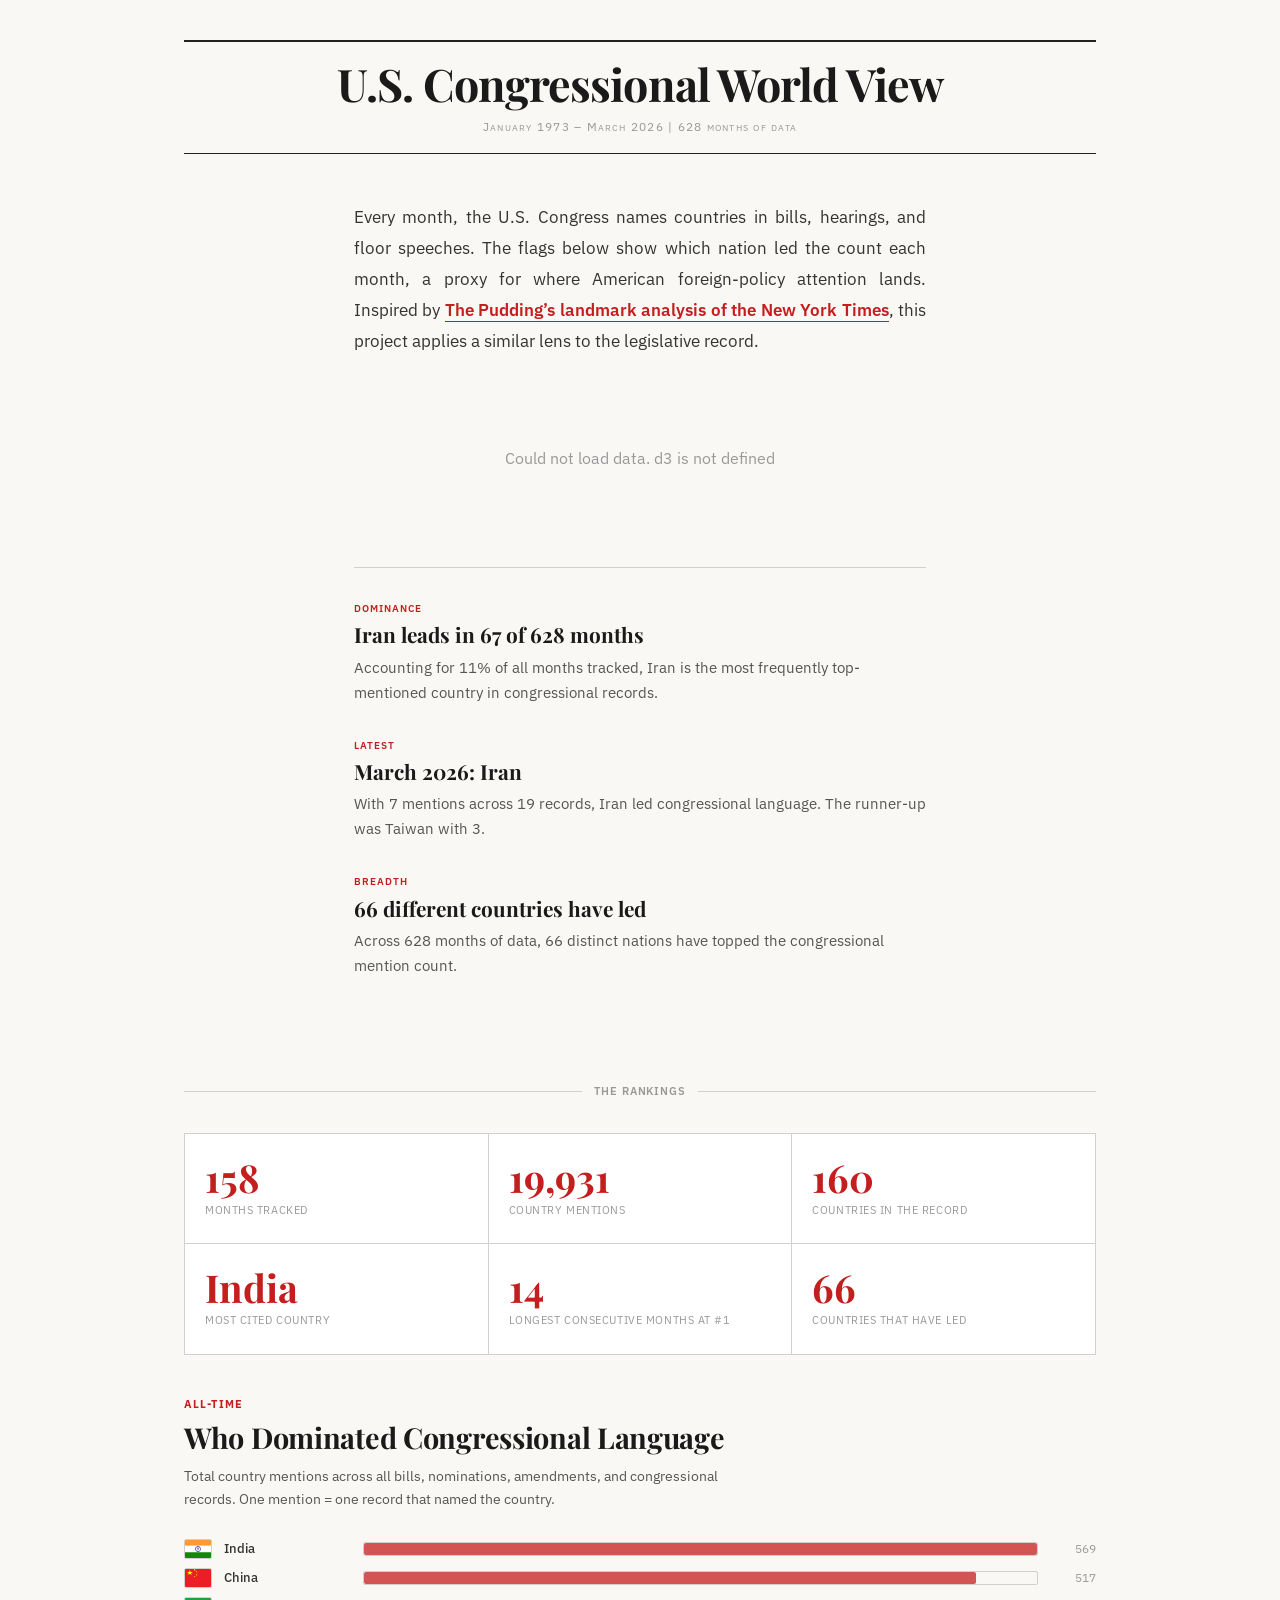
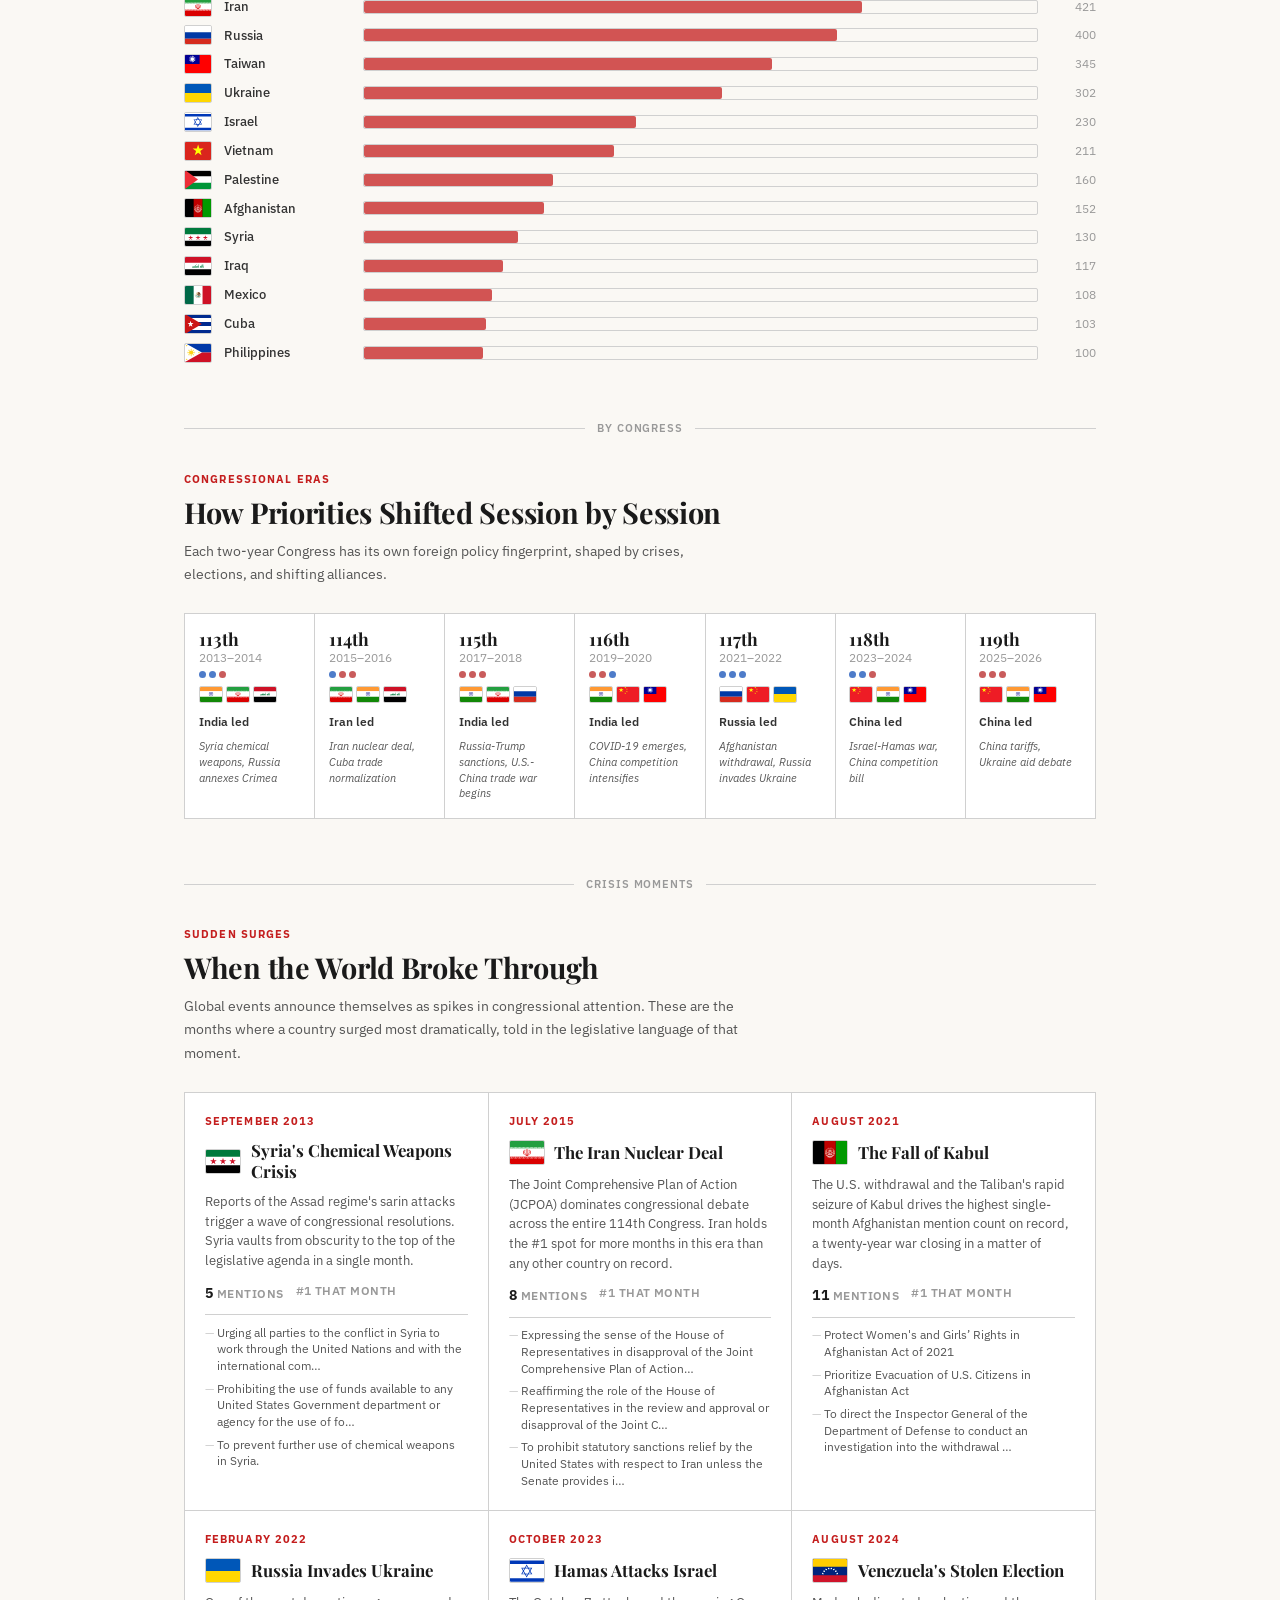
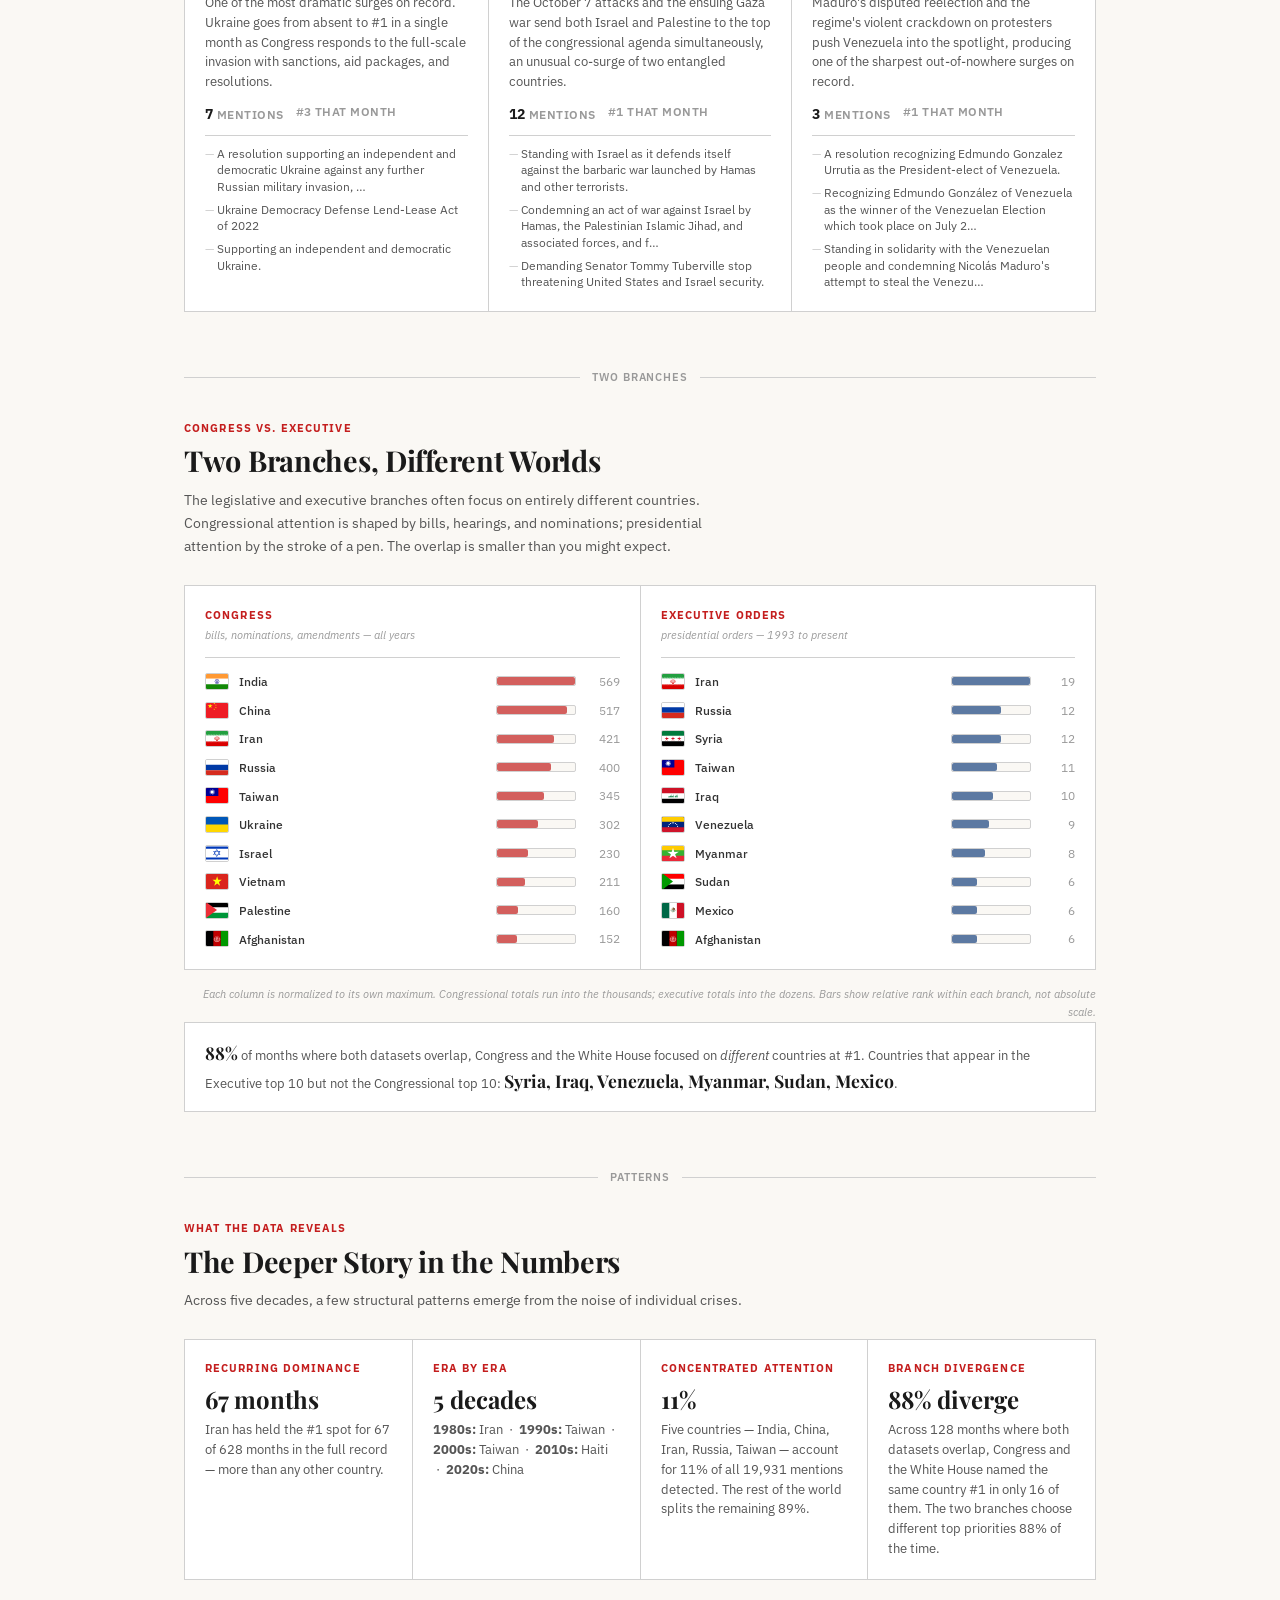
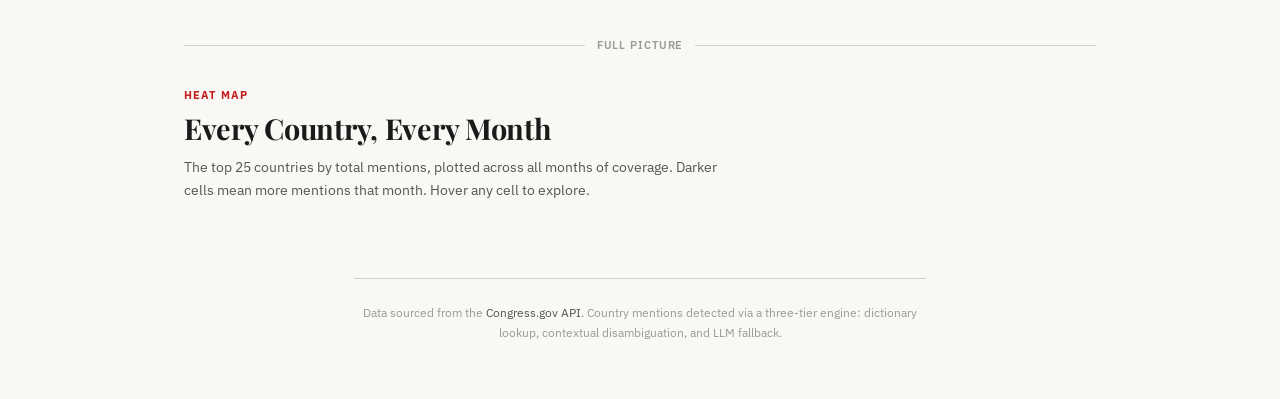
==== commit efdb2709: "fixing flag grid and combining to one page for datastory" ====
--- a/docs/index.html
+++ b/docs/index.html
@@ -9,7 +9,7 @@
   <!-- SEO -->
   <meta name="description" content="Which countries dominate U.S. congressional language? Which crises break through? Decades of legislative records, updated weekly.">
 
-  <!-- Open Graph (iMessage, WhatsApp, Slack, LinkedIn, Facebook) -->
+  <!-- Open Graph -->
   <meta property="og:type" content="website">
   <meta property="og:url" content="https://critchlow.us/flags/">
   <meta property="og:title" content="U.S. Congressional World View">
@@ -24,7 +24,7 @@
 
   <link rel="preconnect" href="https://fonts.googleapis.com">
   <link rel="preconnect" href="https://fonts.gstatic.com" crossorigin>
-  <link href="https://fonts.googleapis.com/css2?family=Playfair+Display:ital,wght@0,400;0,700;1,400&family=IBM+Plex+Sans:wght@400;500;600&display=swap" rel="stylesheet">
+  <link href="https://fonts.googleapis.com/css2?family=Playfair+Display:ital,wght@0,400;0,700;1,400&family=IBM+Plex+Sans:wght@400;500;600;700&display=swap" rel="stylesheet">
   <link rel="stylesheet" href="css/story.css">
 </head>
 <body>
@@ -44,27 +44,18 @@
         and floor speeches. The flags below show which nation led the count
         each month, a proxy for where American foreign-policy attention lands.
         Inspired by <a class="lede-link" href="https://pudding.cool/2018/12/countries" target="_blank" rel="noopener">The Pudding&rsquo;s landmark analysis of the&nbsp;New York&nbsp;Times</a>,
-        this project applies the same lens to the legislative record.
+        this project applies a similar lens to the legislative record.
       </p>
     </section>
 
+    <!-- ═══ Interactive Explorer ═══ -->
+
     <section class="grid-section">
-      <div class="branch-toggle" id="branch-toggle">
-        <button class="branch-btn active" data-branch="congress">Congress</button>
-        <button class="branch-btn" data-branch="executive">Executive</button>
-      </div>
-      <div class="source-toggle" id="source-toggle">
-        <button class="toggle-btn active" data-source="all">All</button>
-        <button class="toggle-btn" data-source="bill">Bills</button>
-        <button class="toggle-btn" data-source="nomination">Nominations</button>
-        <button class="toggle-btn" data-source="amendment">Amendments</button>
-        <button class="toggle-btn" data-source="treaty">Treaties</button>
-      </div>
       <div class="grid-wrapper">
         <div class="grid-header" id="grid-header"></div>
         <div class="grid-body" id="grid-body"></div>
       </div>
-      <p class="grid-caption">
+      <p class="grid-caption" id="grid-caption">
         Each flag represents the most-mentioned country in congressional
         records that month. Tap a cell for details.
       </p>
@@ -72,10 +63,96 @@
 
     <section class="insights" id="insights"></section>
 
-    <section class="explore">
-      <h2>Explore the full data story</h2>
-      <p>Who dominated, which crises broke through, and what the full congressional record reveals.</p>
-      <a href="bump/" class="explore-link">View data story &rarr;</a>
+    <!-- ═══ The Rankings ═══ -->
+
+    <div class="section-rule"><span>The Rankings</span></div>
+
+    <section class="stats-section">
+      <div class="stats-grid" id="stat-cards">
+        <div class="stat-card"><span class="stat-num" id="stat-months">&mdash;</span><span class="stat-label">months tracked</span></div>
+        <div class="stat-card"><span class="stat-num" id="stat-mentions">&mdash;</span><span class="stat-label">country mentions</span></div>
+        <div class="stat-card"><span class="stat-num" id="stat-countries">&mdash;</span><span class="stat-label">countries in the record</span></div>
+        <div class="stat-card"><span class="stat-num" id="stat-leader">&mdash;</span><span class="stat-label">most cited country</span></div>
+        <div class="stat-card"><span class="stat-num" id="stat-streak">&mdash;</span><span class="stat-label">longest consecutive months at #1</span></div>
+        <div class="stat-card"><span class="stat-num" id="stat-unique-leaders">&mdash;</span><span class="stat-label">countries that have led</span></div>
+      </div>
+    </section>
+
+    <section class="article-section">
+      <div class="section-header">
+        <p class="section-label">All-Time</p>
+        <h2 class="section-headline">Who Dominated Congressional Language</h2>
+        <p class="section-dek">Total country mentions across all bills, nominations, amendments, and congressional records. One mention = one record that named the country.</p>
+      </div>
+      <div id="bar-chart"></div>
+    </section>
+
+    <!-- ═══ Congressional Eras ═══ -->
+
+    <div class="section-rule"><span>By Congress</span></div>
+
+    <section class="article-section">
+      <div class="section-header">
+        <p class="section-label">Congressional Eras</p>
+        <h2 class="section-headline">How Priorities Shifted Session by Session</h2>
+        <p class="section-dek">Each two-year Congress has its own foreign policy fingerprint, shaped by crises, elections, and shifting alliances.</p>
+      </div>
+      <div id="era-grid"></div>
+    </section>
+
+    <!-- ═══ Crisis Moments ═══ -->
+
+    <div class="section-rule"><span>Crisis Moments</span></div>
+
+    <section class="article-section">
+      <div class="section-header">
+        <p class="section-label">Sudden Surges</p>
+        <h2 class="section-headline">When the World Broke Through</h2>
+        <p class="section-dek">Global events announce themselves as spikes in congressional attention. These are the months where a country surged most dramatically, told in the legislative language of that moment.</p>
+      </div>
+      <div id="crisis-timeline"></div>
+    </section>
+
+    <!-- ═══ Two Branches ═══ -->
+
+    <div class="section-rule"><span>Two Branches</span></div>
+
+    <section class="article-section">
+      <div class="section-header">
+        <p class="section-label">Congress vs. Executive</p>
+        <h2 class="section-headline">Two Branches, Different Worlds</h2>
+        <p class="section-dek">The legislative and executive branches often focus on entirely different countries. Congressional attention is shaped by bills, hearings, and nominations; presidential attention by the stroke of a pen. The overlap is smaller than you might expect.</p>
+      </div>
+      <div id="branch-comparison"></div>
+    </section>
+
+    <!-- ═══ Patterns ═══ -->
+
+    <div class="section-rule"><span>Patterns</span></div>
+
+    <section class="article-section">
+      <div class="section-header">
+        <p class="section-label">What the Data Reveals</p>
+        <h2 class="section-headline">The Deeper Story in the Numbers</h2>
+        <p class="section-dek">Across five decades, a few structural patterns emerge from the noise of individual crises.</p>
+      </div>
+      <div id="patterns"></div>
+    </section>
+
+    <!-- ═══ Heat Map ═══ -->
+
+    <div class="section-rule"><span>Full Picture</span></div>
+
+    <section class="article-section">
+      <div class="section-header">
+        <p class="section-label">Heat Map</p>
+        <h2 class="section-headline">Every Country, Every Month</h2>
+        <p class="section-dek">The top 25 countries by total mentions, plotted across all months of coverage. Darker cells mean more mentions that month. Hover any cell to explore.</p>
+      </div>
+      <div id="heat-matrix-container">
+        <div id="heat-tooltip" class="heat-tooltip hidden"></div>
+        <div id="heat-matrix"></div>
+      </div>
     </section>
 
   </main>
@@ -90,9 +167,12 @@
     <p class="colophon-update" id="last-update"></p>
   </footer>
 
+  <script src="https://d3js.org/d3.v7.min.js"></script>
   <script src="js/data-loader.js"></script>
+  <script src="js/data-transform.js"></script>
   <script src="js/flag-grid.js"></script>
   <script src="js/story-insights.js"></script>
+  <script src="js/heat-matrix.js"></script>
   <script src="js/story-app.js"></script>
 </body>
 </html>
--- a/docs/css/story.css
+++ b/docs/css/story.css
@@ -18,19 +18,6 @@
   --max-width: 960px;
 }
 
-/* === Executive Branch Theme === */
-body.executive {
-  --bg-page: #f0f3f8;
-  --bg-card: #ffffff;
-  --text-headline: #0d2149;
-  --rule-color: #0d2149;
-  --rule-light: #b8c4d8;
-  --accent: #1a4480;
-  --grid-border: #cdd5e0;
-  --grid-hover: #e8edf5;
-  --grid-selected: #dde4f0;
-}
-
 * { margin: 0; padding: 0; box-sizing: border-box; }
 
 body {
@@ -40,7 +27,6 @@
   line-height: 1.65;
   min-height: 100vh;
   -webkit-font-smoothing: antialiased;
-  transition: background-color 0.3s ease;
 }
 
 /* === Masthead === */
@@ -105,80 +91,6 @@
 
 .lede-link:hover {
   opacity: 0.8;
-}
-
-/* === Source Toggle === */
-
-/* === Branch Toggle (Congress / Executive) === */
-
-.branch-toggle {
-  display: flex;
-  justify-content: center;
-  gap: 0;
-  margin-bottom: 0.85rem;
-}
-
-.branch-btn {
-  font-family: var(--font-sans);
-  font-size: 0.75rem;
-  font-weight: 700;
-  letter-spacing: 0.08em;
-  text-transform: uppercase;
-  padding: 0.4rem 1.4rem;
-  border: 1.5px solid var(--rule-color);
-  background: var(--bg-card);
-  color: var(--text-muted);
-  cursor: pointer;
-  transition: background 0.15s, color 0.15s, border-color 0.15s;
-}
-
-.branch-btn:first-child {
-  border-radius: 3px 0 0 3px;
-}
-
-.branch-btn:last-child {
-  border-radius: 0 3px 3px 0;
-  border-left: none;
-}
-
-.branch-btn.active {
-  background: var(--text-headline);
-  color: var(--bg-page);
-  border-color: var(--text-headline);
-}
-
-/* === Source Toggle (Bills / Nominations / etc.) === */
-
-.source-toggle {
-  display: flex;
-  justify-content: center;
-  gap: 0.35rem;
-  margin-bottom: 1.25rem;
-}
-
-.toggle-btn {
-  font-family: var(--font-sans);
-  font-size: 0.72rem;
-  font-weight: 600;
-  letter-spacing: 0.03em;
-  padding: 0.35rem 0.85rem;
-  border: 1px solid var(--grid-border);
-  border-radius: 100px;
-  background: var(--bg-card);
-  color: var(--text-muted);
-  cursor: pointer;
-  transition: all 0.15s;
-}
-
-.toggle-btn:hover {
-  border-color: var(--text-secondary);
-  color: var(--text-secondary);
-}
-
-.toggle-btn.active {
-  background: var(--text-headline);
-  color: var(--bg-page);
-  border-color: var(--text-headline);
 }
 
 /* === Flag Grid === */
@@ -674,6 +586,614 @@
   .insight-headline { font-size: 1.1rem; }
 }
 
+/* === Section Dividers === */
+
+.section-rule {
+  max-width: var(--max-width);
+  margin: 2.5rem auto 0;
+  padding: 0 1.5rem;
+  display: flex;
+  align-items: center;
+  gap: 0.75rem;
+  color: var(--text-muted);
+  font-size: 0.7rem;
+  font-weight: 600;
+  letter-spacing: 0.08em;
+  text-transform: uppercase;
+}
+
+.section-rule::before,
+.section-rule::after {
+  content: '';
+  flex: 1;
+  border-top: 1px solid var(--rule-light);
+}
+
+/* === Article Sections === */
+
+.article-section {
+  max-width: var(--max-width);
+  margin: 0 auto;
+  padding: 2rem 1.5rem 1rem;
+}
+
+.section-header {
+  margin-bottom: 1.75rem;
+}
+
+.section-label {
+  font-size: 0.7rem;
+  font-weight: 700;
+  text-transform: uppercase;
+  letter-spacing: 0.1em;
+  color: var(--accent);
+  margin-bottom: 0.4rem;
+}
+
+.section-headline {
+  font-family: var(--font-serif);
+  font-size: 1.8rem;
+  font-weight: 700;
+  color: var(--text-headline);
+  line-height: 1.2;
+  letter-spacing: -0.01em;
+  margin-bottom: 0.6rem;
+}
+
+.section-dek {
+  font-size: 0.9rem;
+  color: var(--text-secondary);
+  line-height: 1.6;
+  max-width: 560px;
+}
+
+/* === Stat Cards === */
+
+.stats-section {
+  max-width: var(--max-width);
+  margin: 0 auto;
+  padding: 2rem 1.5rem 0.5rem;
+}
+
+.stats-grid {
+  display: grid;
+  grid-template-columns: repeat(3, 1fr);
+  gap: 1px;
+  border: 1px solid var(--rule-light);
+  background: var(--rule-light);
+}
+
+.stat-card {
+  background: var(--bg-card);
+  padding: 1.5rem 1.25rem;
+  display: flex;
+  flex-direction: column;
+  gap: 0.3rem;
+}
+
+.stat-num {
+  font-family: var(--font-serif);
+  font-size: 2.4rem;
+  font-weight: 700;
+  color: var(--accent);
+  line-height: 1;
+}
+
+/* === Bar Chart === */
+
+#bar-chart {
+  display: flex;
+  flex-direction: column;
+  gap: 0.45rem;
+}
+
+.bar-row {
+  display: grid;
+  grid-template-columns: 30px 130px 1fr 48px;
+  align-items: center;
+  gap: 0.6rem;
+}
+
+.bar-flag {
+  width: 28px;
+  height: 20px;
+  object-fit: cover;
+  border-radius: 2px;
+  border: 1px solid var(--rule-light);
+  flex-shrink: 0;
+}
+
+.bar-country {
+  font-size: 0.82rem;
+  font-weight: 500;
+  color: var(--text-body);
+  white-space: nowrap;
+  overflow: hidden;
+  text-overflow: ellipsis;
+}
+
+.bar-track {
+  height: 14px;
+  background: var(--bg-page);
+  border: 1px solid var(--rule-light);
+  border-radius: 2px;
+  overflow: hidden;
+}
+
+.bar-fill {
+  height: 100%;
+  background: var(--accent);
+  opacity: 0.75;
+  border-radius: 2px;
+  transition: opacity 0.15s;
+}
+
+.bar-row:hover .bar-fill { opacity: 1; }
+
+.bar-count {
+  font-size: 0.75rem;
+  font-variant-numeric: tabular-nums;
+  color: var(--text-muted);
+  text-align: right;
+}
+
+/* === Era Grid === */
+
+#era-grid {
+  display: grid;
+  grid-template-columns: repeat(7, 1fr);
+  gap: 1px;
+  background: var(--rule-light);
+  border: 1px solid var(--rule-light);
+}
+
+.era-card {
+  background: var(--bg-card);
+  padding: 1rem 0.85rem;
+  display: flex;
+  flex-direction: column;
+  gap: 0.5rem;
+}
+
+.era-congress {
+  font-family: var(--font-serif);
+  font-size: 1.1rem;
+  font-weight: 700;
+  color: var(--text-headline);
+  line-height: 1;
+}
+
+.era-years {
+  font-size: 0.72rem;
+  color: var(--text-muted);
+}
+
+.era-political {
+  display: flex;
+  gap: 3px;
+  margin-top: 4px;
+  cursor: default;
+}
+
+.era-dot {
+  width: 7px;
+  height: 7px;
+  border-radius: 50%;
+  flex-shrink: 0;
+}
+
+.era-flags {
+  display: flex;
+  gap: 3px;
+  flex-wrap: wrap;
+}
+
+.era-flag {
+  width: 24px;
+  height: 17px;
+  object-fit: cover;
+  border-radius: 2px;
+  border: 1px solid var(--rule-light);
+}
+
+.era-leader {
+  font-size: 0.78rem;
+  font-weight: 600;
+  color: var(--text-body);
+}
+
+.era-event {
+  font-size: 0.7rem;
+  color: var(--text-secondary);
+  line-height: 1.4;
+  font-style: italic;
+}
+
+/* === Crisis Timeline === */
+
+#crisis-timeline {
+  display: grid;
+  grid-template-columns: repeat(3, 1fr);
+  gap: 1px;
+  background: var(--rule-light);
+  border: 1px solid var(--rule-light);
+}
+
+.crisis-card {
+  background: var(--bg-card);
+  padding: 1.25rem;
+  display: flex;
+  flex-direction: column;
+  gap: 0.6rem;
+}
+
+.crisis-dateline {
+  font-size: 0.68rem;
+  font-weight: 700;
+  text-transform: uppercase;
+  letter-spacing: 0.1em;
+  color: var(--accent);
+}
+
+.crisis-header {
+  display: flex;
+  align-items: center;
+  gap: 0.6rem;
+}
+
+.crisis-flag {
+  width: 36px;
+  height: 25px;
+  object-fit: cover;
+  border-radius: 2px;
+  border: 1px solid var(--rule-light);
+  flex-shrink: 0;
+}
+
+.crisis-headline {
+  font-family: var(--font-serif);
+  font-size: 1.05rem;
+  font-weight: 700;
+  color: var(--text-headline);
+  line-height: 1.25;
+}
+
+.crisis-context {
+  font-size: 0.8rem;
+  color: var(--text-secondary);
+  line-height: 1.55;
+}
+
+.crisis-stats {
+  display: flex;
+  gap: 0.75rem;
+}
+
+.crisis-stat {
+  font-size: 0.72rem;
+  font-weight: 600;
+  color: var(--text-muted);
+  text-transform: uppercase;
+  letter-spacing: 0.04em;
+}
+
+.crisis-stat strong {
+  color: var(--text-headline);
+  font-size: 0.9rem;
+  font-variant-numeric: tabular-nums;
+}
+
+.crisis-divider {
+  border: none;
+  border-top: 1px solid var(--rule-light);
+  margin: 0;
+}
+
+.crisis-samples {
+  list-style: none;
+  padding: 0;
+  display: flex;
+  flex-direction: column;
+  gap: 0.35rem;
+}
+
+.crisis-samples li {
+  font-size: 0.75rem;
+  color: var(--text-secondary);
+  line-height: 1.4;
+  padding-left: 0.75rem;
+  position: relative;
+}
+
+.crisis-samples li::before {
+  content: '\2014';
+  position: absolute;
+  left: 0;
+  color: var(--rule-light);
+}
+
+/* === Branch Comparison === */
+
+.branch-compare-grid {
+  display: grid;
+  grid-template-columns: 1fr 1fr;
+  gap: 1px;
+  background: var(--rule-light);
+  border: 1px solid var(--rule-light);
+  margin-bottom: 1rem;
+}
+
+.branch-col {
+  background: var(--bg-card);
+  padding: 1.25rem;
+  display: flex;
+  flex-direction: column;
+  gap: 0.5rem;
+}
+
+.branch-col-header {
+  display: flex;
+  flex-direction: column;
+  gap: 0.15rem;
+  padding-bottom: 0.75rem;
+  border-bottom: 1px solid var(--rule-light);
+  margin-bottom: 0.35rem;
+}
+
+.branch-col-label {
+  font-size: 0.7rem;
+  font-weight: 700;
+  text-transform: uppercase;
+  letter-spacing: 0.1em;
+  color: var(--accent);
+}
+
+.branch-col-sub {
+  font-size: 0.68rem;
+  color: var(--text-muted);
+  font-style: italic;
+}
+
+.compare-row {
+  display: grid;
+  grid-template-columns: 26px 1fr 80px 36px;
+  align-items: center;
+  gap: 0.5rem;
+}
+
+.compare-flag {
+  width: 24px;
+  height: 17px;
+  object-fit: cover;
+  border-radius: 2px;
+  border: 1px solid var(--rule-light);
+  flex-shrink: 0;
+}
+
+.compare-name {
+  font-size: 0.78rem;
+  font-weight: 500;
+  color: var(--text-body);
+  white-space: nowrap;
+  overflow: hidden;
+  text-overflow: ellipsis;
+}
+
+.compare-track {
+  height: 10px;
+  background: var(--bg-page);
+  border: 1px solid var(--rule-light);
+  border-radius: 2px;
+  overflow: hidden;
+}
+
+.compare-fill {
+  height: 100%;
+  border-radius: 2px;
+  opacity: 0.7;
+}
+
+.compare-fill--congress { background: var(--accent); }
+.compare-fill--executive { background: #1a4480; }
+
+.compare-count {
+  font-size: 0.72rem;
+  font-variant-numeric: tabular-nums;
+  color: var(--text-muted);
+  text-align: right;
+}
+
+.branch-diverge-stat {
+  background: var(--bg-card);
+  border: 1px solid var(--rule-light);
+  padding: 1rem 1.25rem;
+  font-size: 0.82rem;
+  color: var(--text-secondary);
+  line-height: 1.6;
+}
+
+.branch-diverge-stat strong {
+  font-family: var(--font-serif);
+  font-size: 1.1rem;
+  color: var(--text-headline);
+}
+
+.branch-compare-note {
+  font-size: 0.68rem;
+  color: var(--text-muted);
+  font-style: italic;
+  text-align: right;
+  margin-top: 0.4rem;
+}
+
+/* === Patterns === */
+
+#patterns {
+  display: grid;
+  grid-template-columns: repeat(4, 1fr);
+  gap: 1px;
+  background: var(--rule-light);
+  border: 1px solid var(--rule-light);
+}
+
+.pattern-card {
+  background: var(--bg-card);
+  padding: 1.25rem;
+  display: flex;
+  flex-direction: column;
+  gap: 0.5rem;
+}
+
+.pattern-label {
+  font-size: 0.68rem;
+  font-weight: 700;
+  text-transform: uppercase;
+  letter-spacing: 0.1em;
+  color: var(--accent);
+}
+
+.pattern-stat {
+  font-family: var(--font-serif);
+  font-size: 1.5rem;
+  font-weight: 700;
+  color: var(--text-headline);
+  line-height: 1.1;
+}
+
+.pattern-body {
+  font-size: 0.8rem;
+  color: var(--text-secondary);
+  line-height: 1.55;
+}
+
+/* === Heat Matrix === */
+
+#heat-matrix-container {
+  position: relative;
+}
+
+.hm-charts {
+  display: flex;
+  align-items: flex-start;
+}
+
+.hm-labels {
+  flex-shrink: 0;
+}
+
+.hm-scroll {
+  overflow-x: auto;
+  overflow-y: hidden;
+  -webkit-overflow-scrolling: touch;
+  flex: 1;
+  min-width: 0;
+}
+
+.hm-scroll::-webkit-scrollbar { height: 5px; }
+.hm-scroll::-webkit-scrollbar-track { background: var(--bg-page); }
+.hm-scroll::-webkit-scrollbar-thumb { background: var(--rule-light); border-radius: 3px; }
+
+.hm-legend {
+  display: flex;
+  align-items: center;
+  gap: 6px;
+  margin-top: 6px;
+  font-size: 9px;
+  color: var(--text-muted);
+  font-family: var(--font-sans);
+}
+
+#heat-matrix svg { display: block; }
+
+.heat-tooltip {
+  position: absolute;
+  background: var(--bg-card);
+  border: 1px solid var(--rule-light);
+  border-radius: 4px;
+  padding: 0.6rem 0.85rem;
+  pointer-events: none;
+  z-index: 100;
+  box-shadow: 0 4px 16px rgba(0,0,0,0.12);
+  max-width: 280px;
+}
+
+.heat-tooltip.hidden { display: none; }
+
+.ht-header {
+  display: flex;
+  align-items: center;
+  gap: 0.5rem;
+  margin-bottom: 0.4rem;
+}
+
+.ht-flag {
+  width: 26px;
+  height: 18px;
+  object-fit: cover;
+  border-radius: 2px;
+  border: 1px solid var(--rule-light);
+}
+
+.ht-header strong {
+  font-size: 0.82rem;
+  font-weight: 600;
+  color: var(--text-headline);
+  display: block;
+}
+
+.ht-month {
+  font-size: 0.7rem;
+  color: var(--text-muted);
+}
+
+.ht-count {
+  font-size: 0.78rem;
+  font-weight: 600;
+  color: var(--accent);
+  margin-bottom: 0.3rem;
+}
+
+.ht-zero {
+  font-size: 0.75rem;
+  color: var(--text-muted);
+  font-style: italic;
+}
+
+.ht-titles {
+  list-style: none;
+  padding: 0;
+  border-top: 1px solid var(--rule-light);
+  margin-top: 0.4rem;
+  padding-top: 0.4rem;
+}
+
+.ht-titles li {
+  font-size: 0.7rem;
+  color: var(--text-secondary);
+  line-height: 1.4;
+  padding: 0.15rem 0;
+}
+
 /* === Utility === */
 
 .hidden { display: none !important; }
+
+/* === Responsive — Data Story Sections === */
+
+@media (max-width: 900px) {
+  .stats-grid { grid-template-columns: repeat(2, 1fr); }
+  #era-grid { grid-template-columns: repeat(4, 1fr); }
+  #crisis-timeline { grid-template-columns: repeat(2, 1fr); }
+  #patterns { grid-template-columns: repeat(2, 1fr); }
+}
+
+@media (max-width: 600px) {
+  .stats-grid { grid-template-columns: repeat(2, 1fr); }
+  #era-grid { grid-template-columns: repeat(2, 1fr); }
+  #crisis-timeline { grid-template-columns: 1fr; }
+  #patterns { grid-template-columns: 1fr; }
+  .bar-row { grid-template-columns: 28px 100px 1fr 40px; }
+  .section-headline { font-size: 1.4rem; }
+  .branch-compare-grid { grid-template-columns: 1fr; }
+  .compare-row { grid-template-columns: 24px 1fr 60px 32px; }
+}
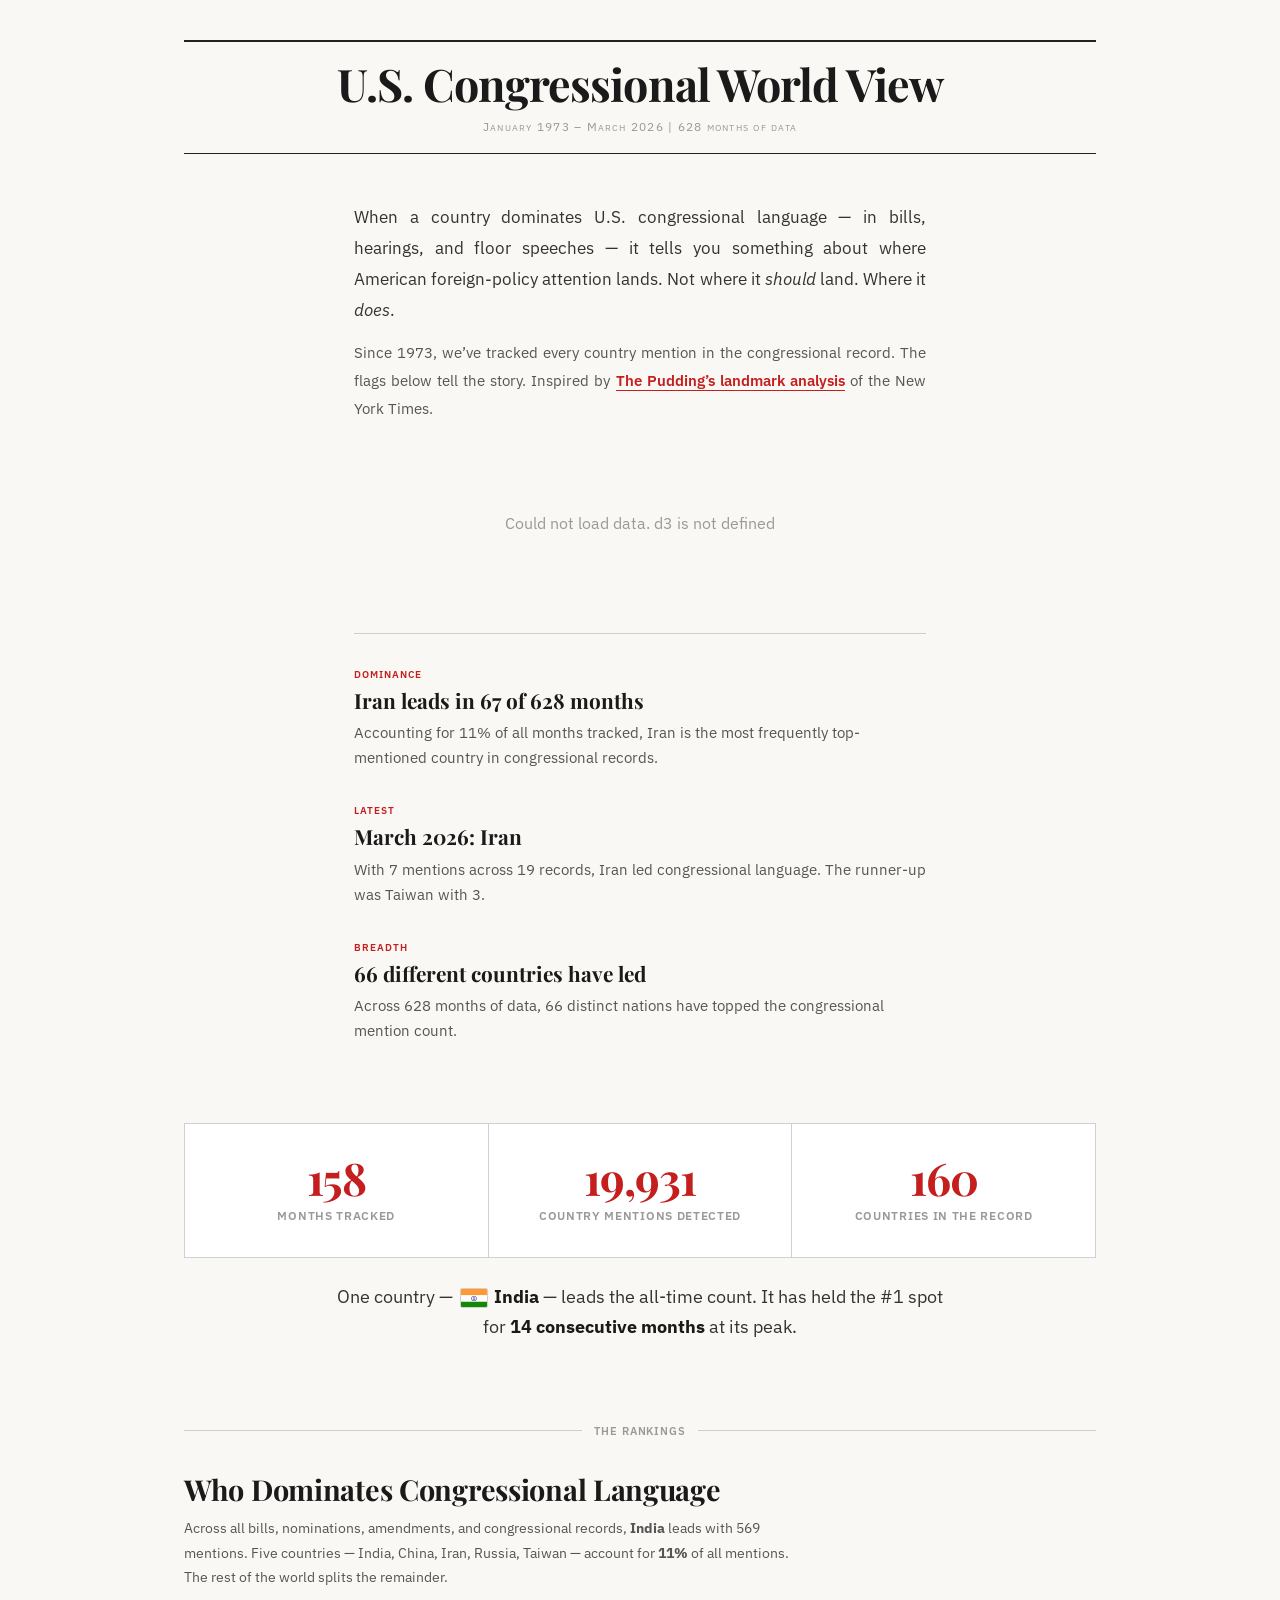
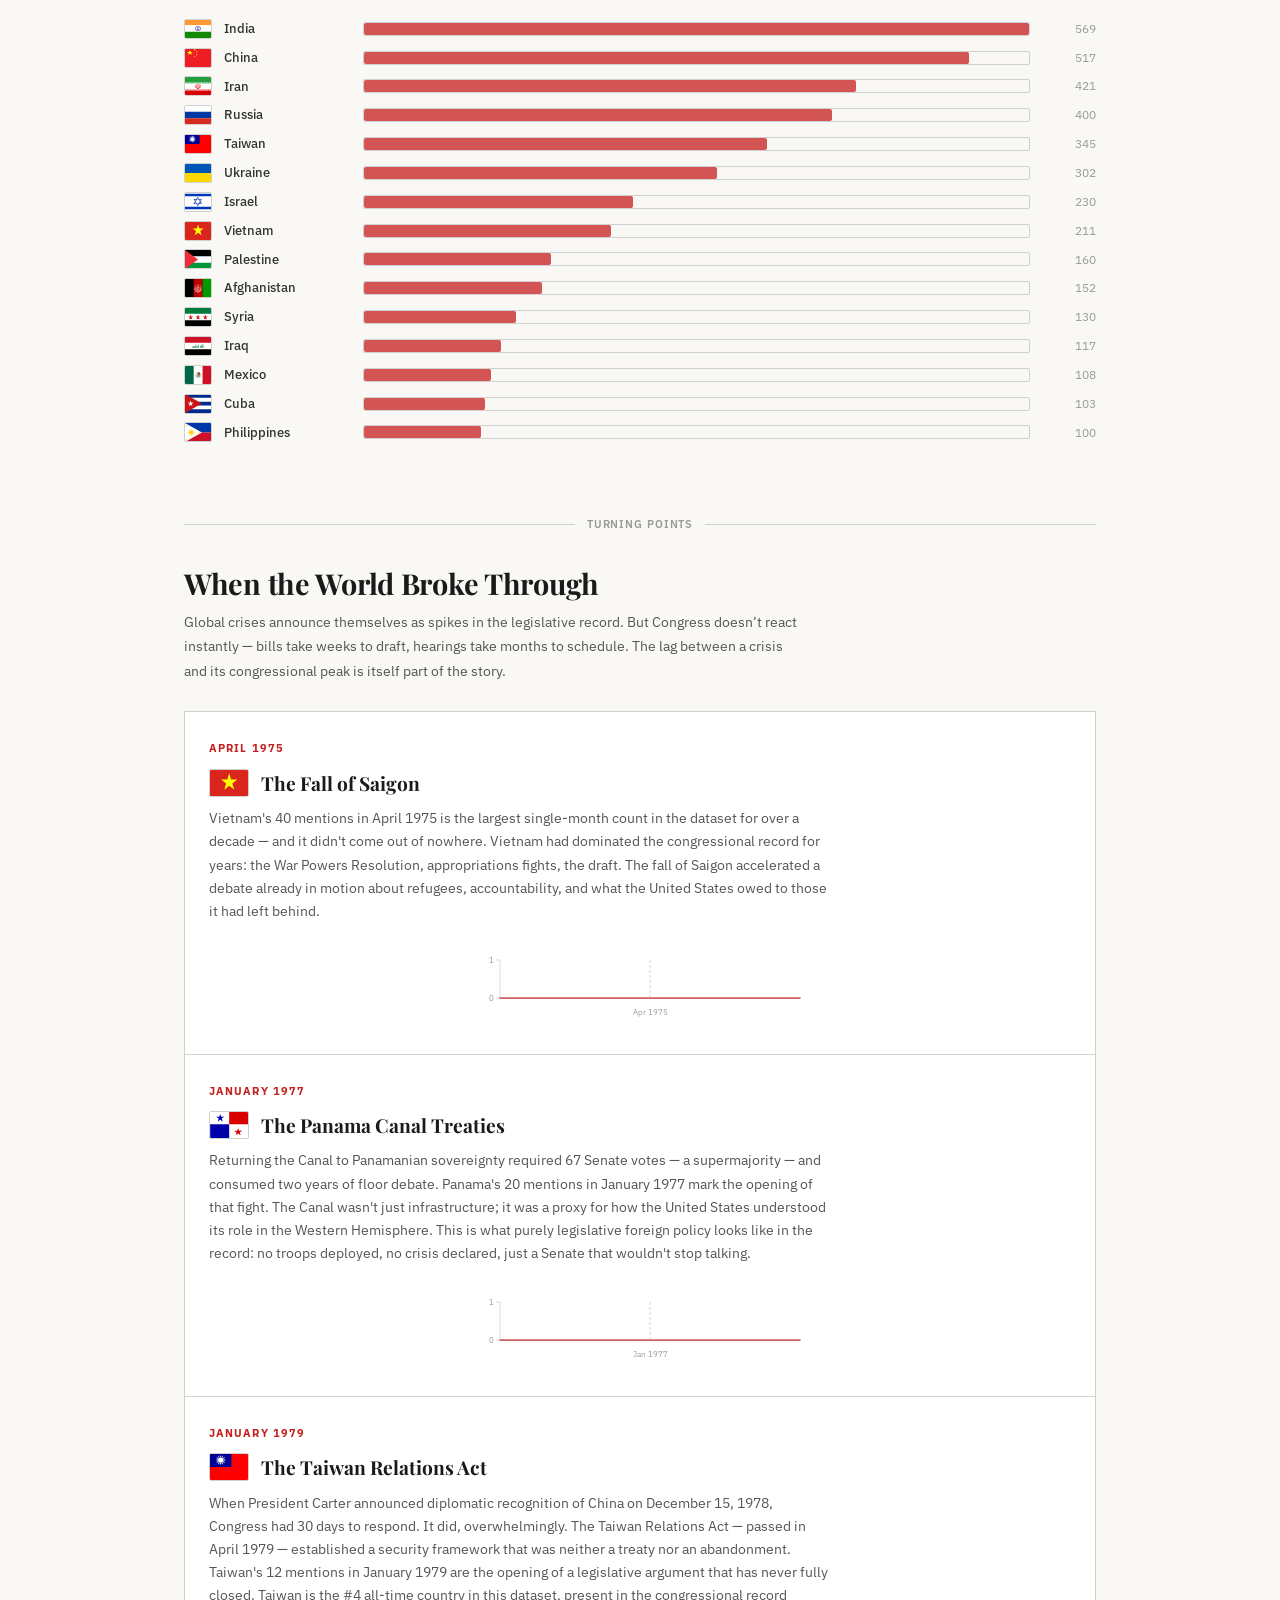
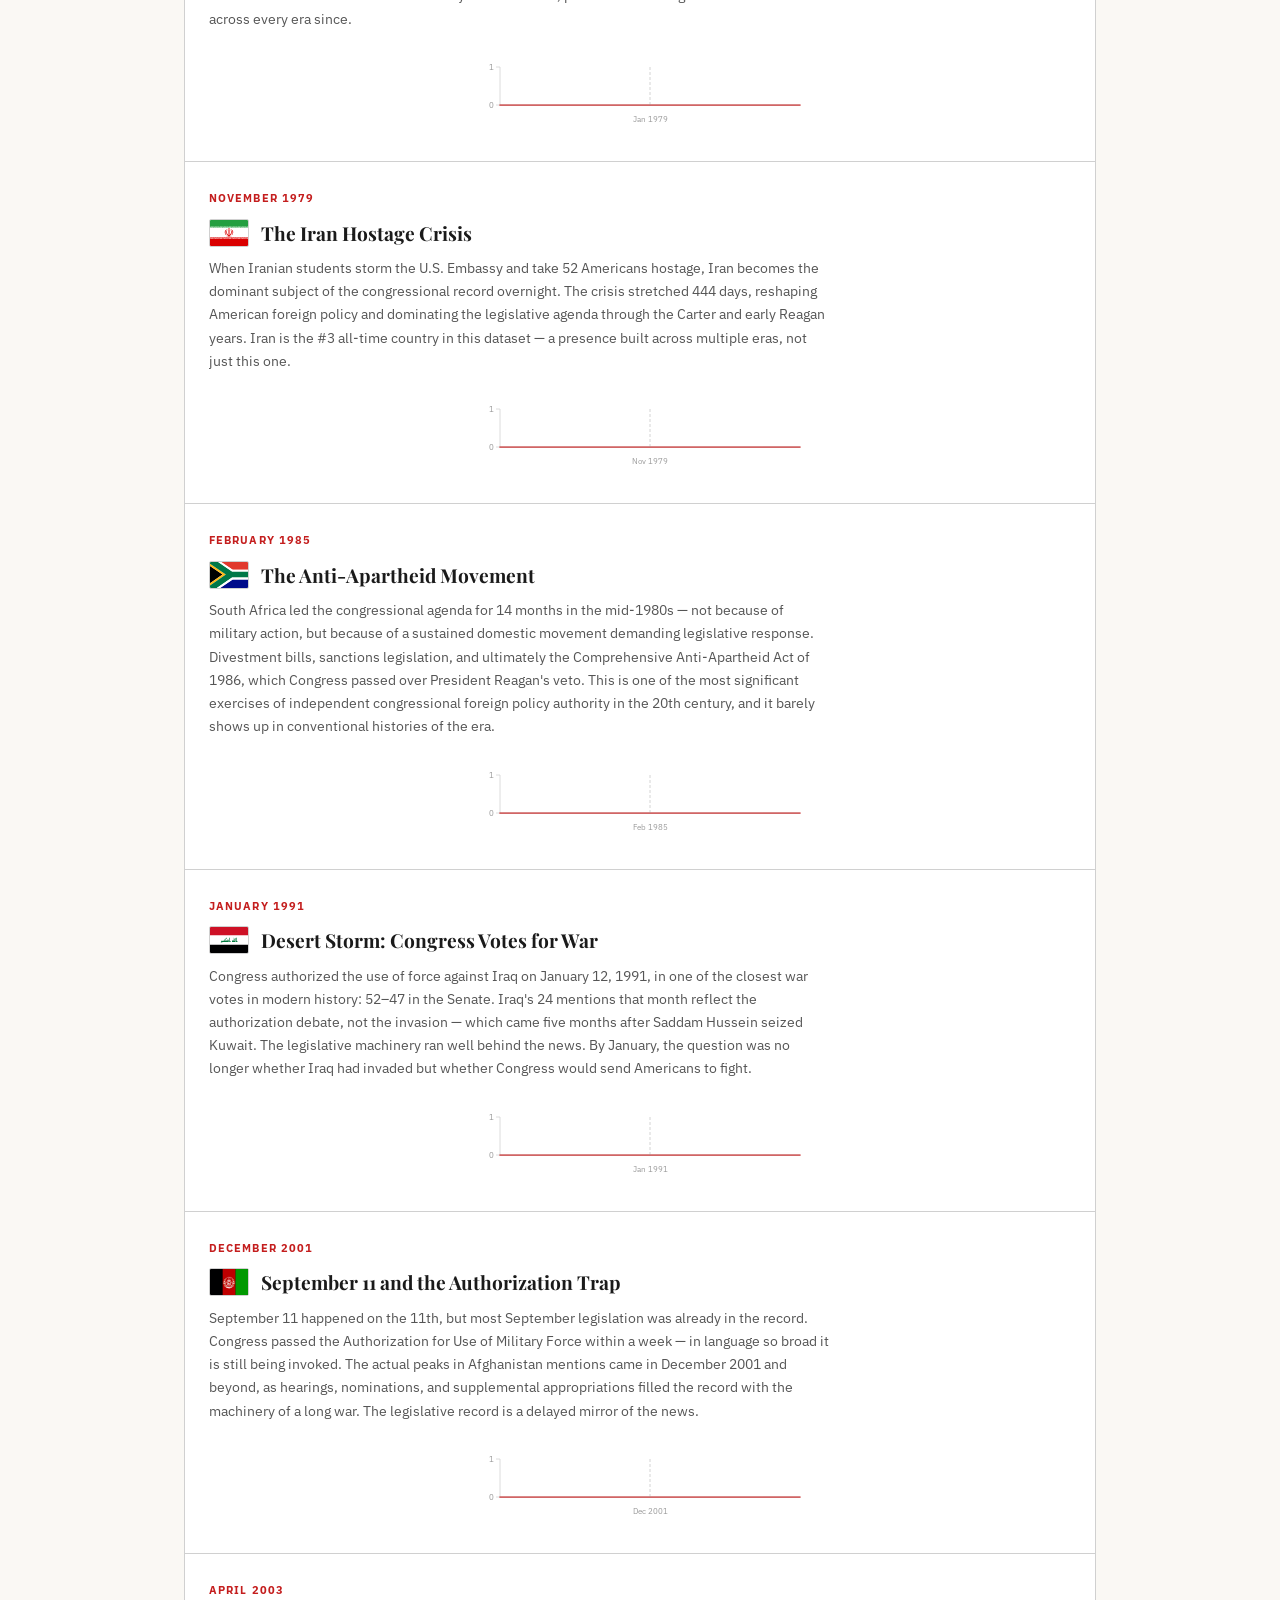
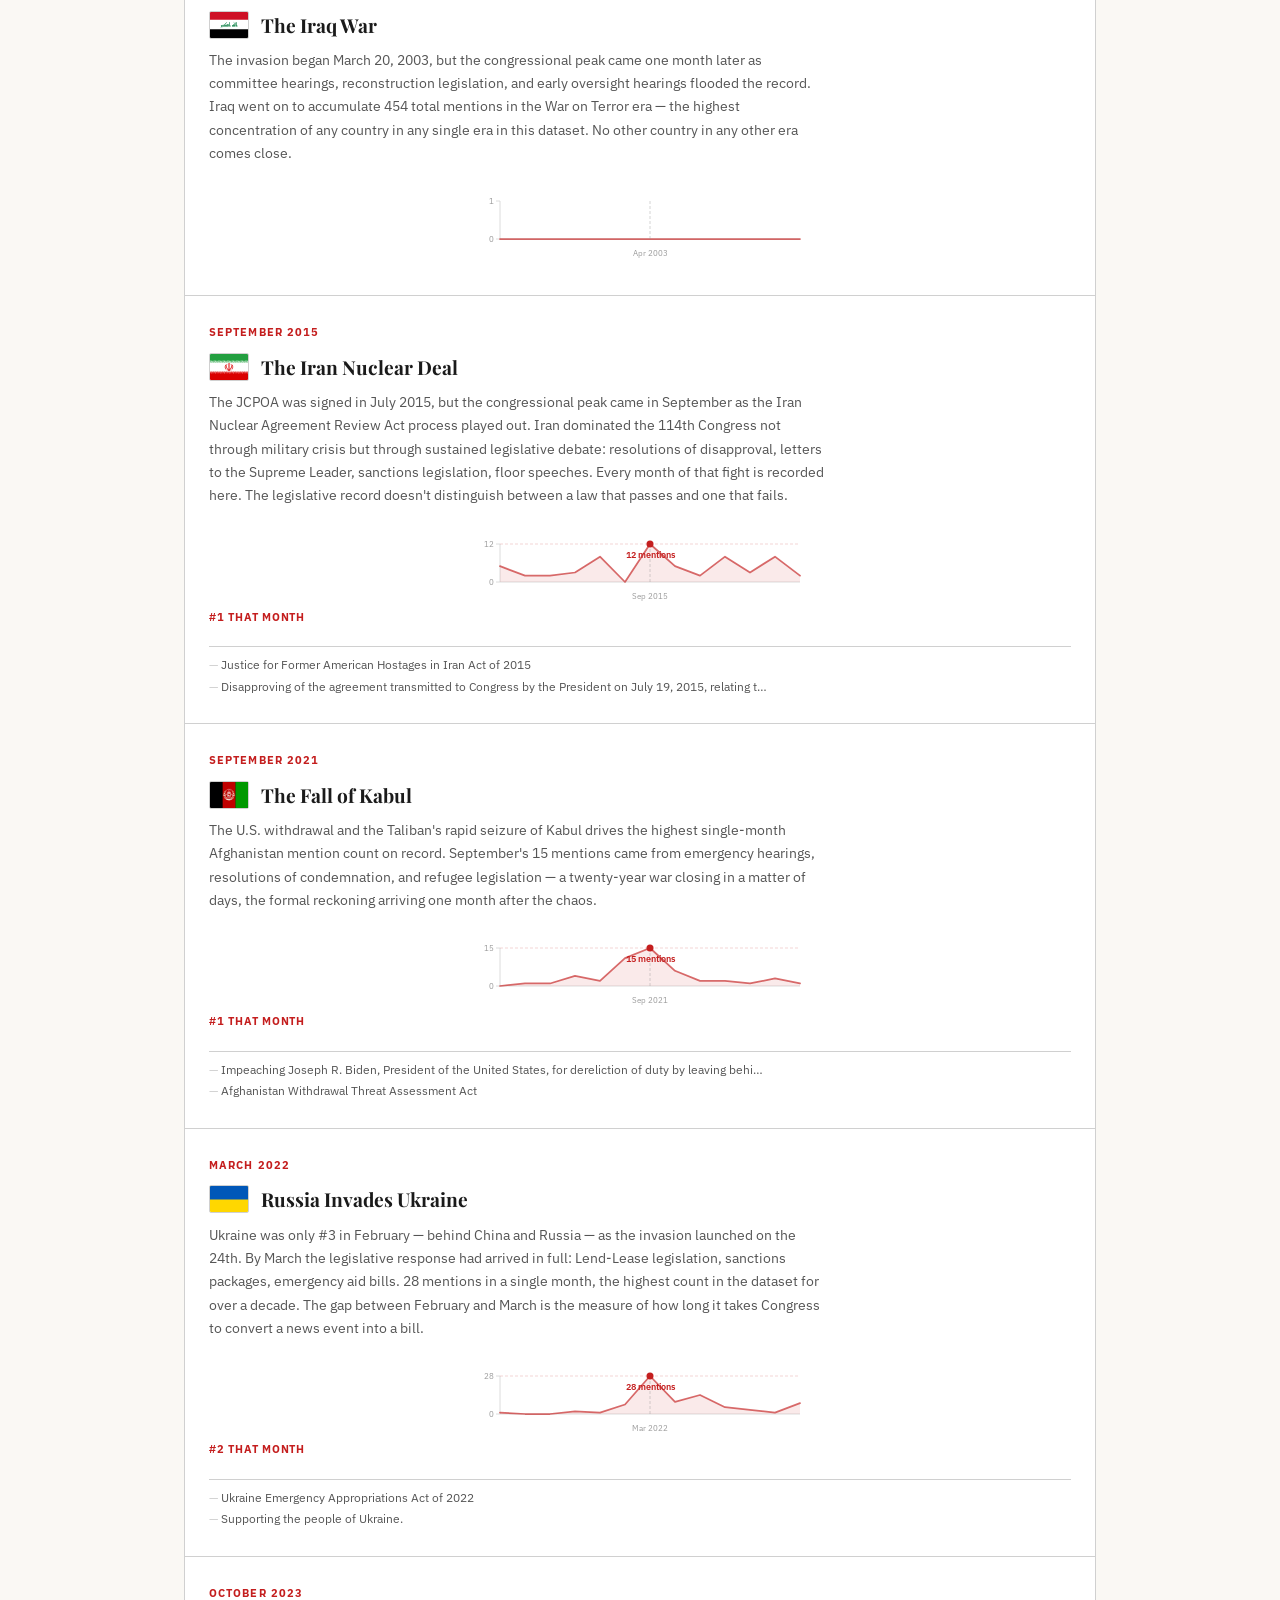
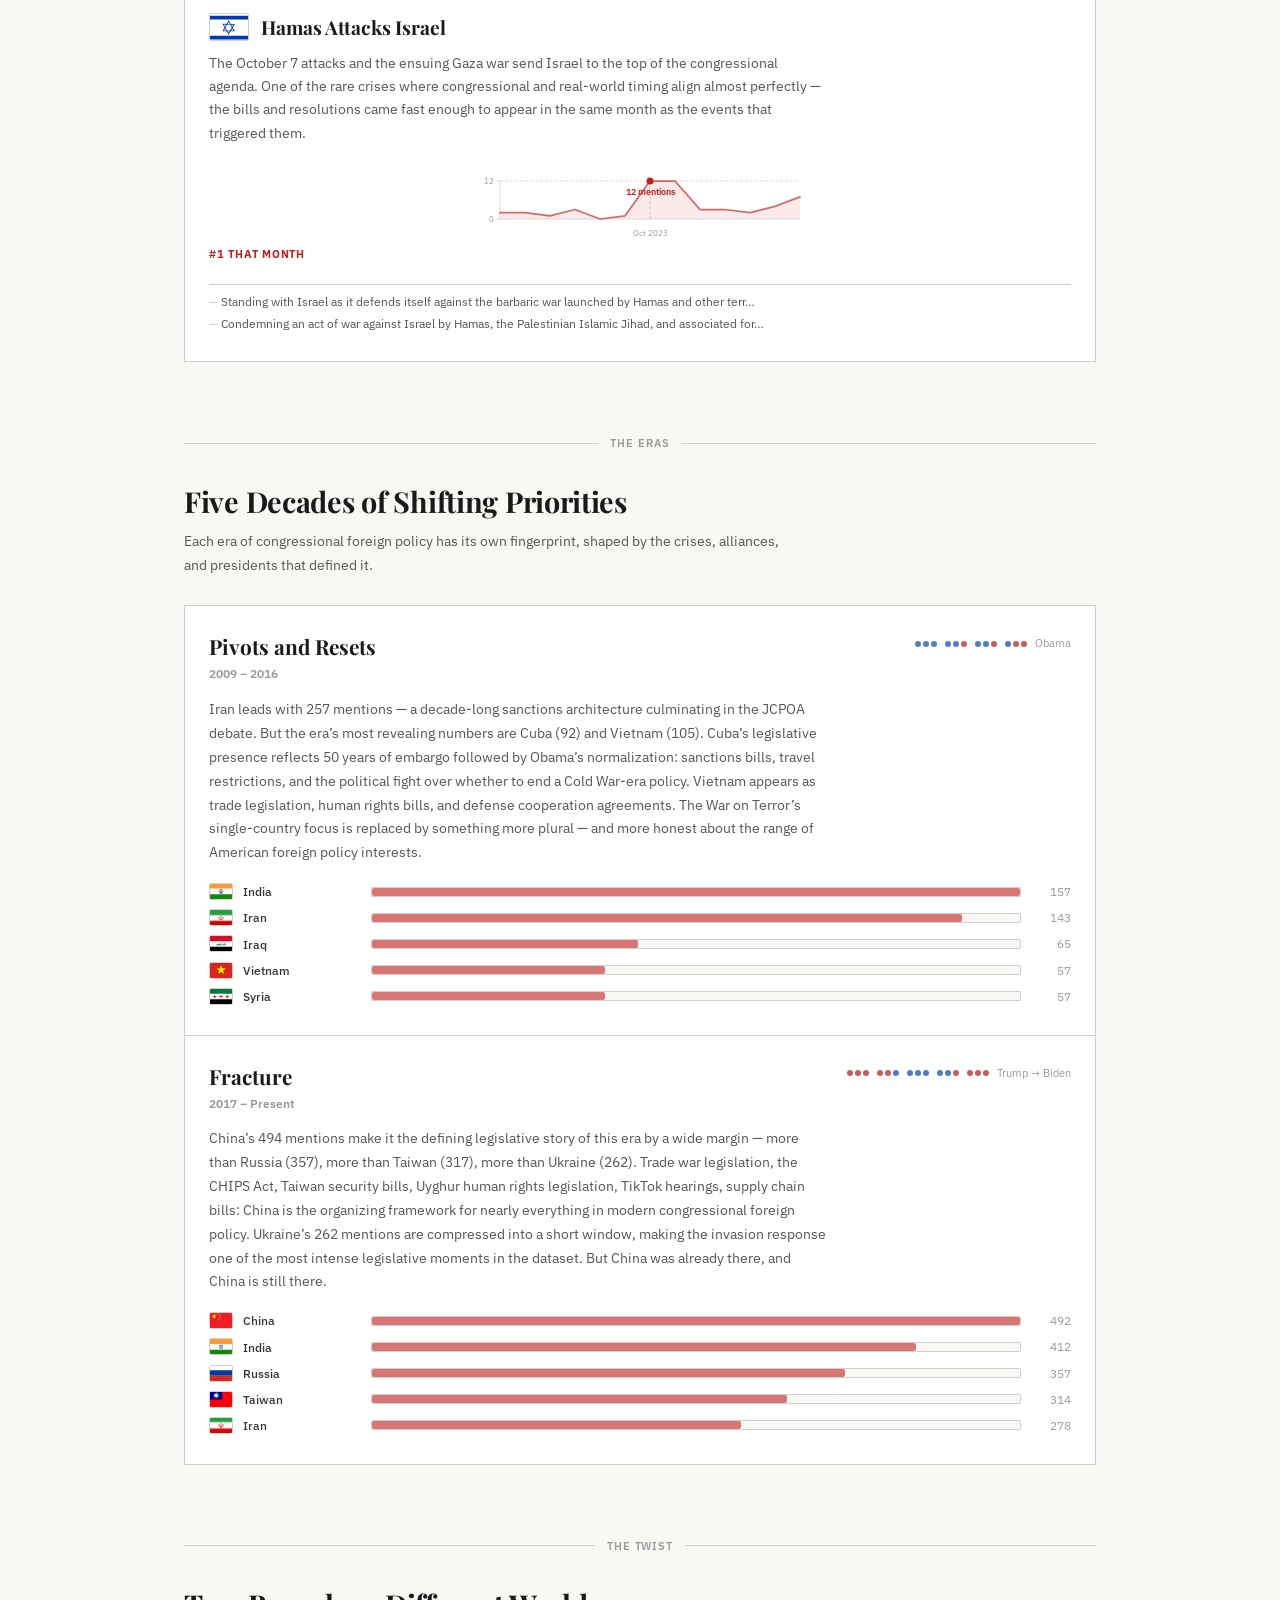
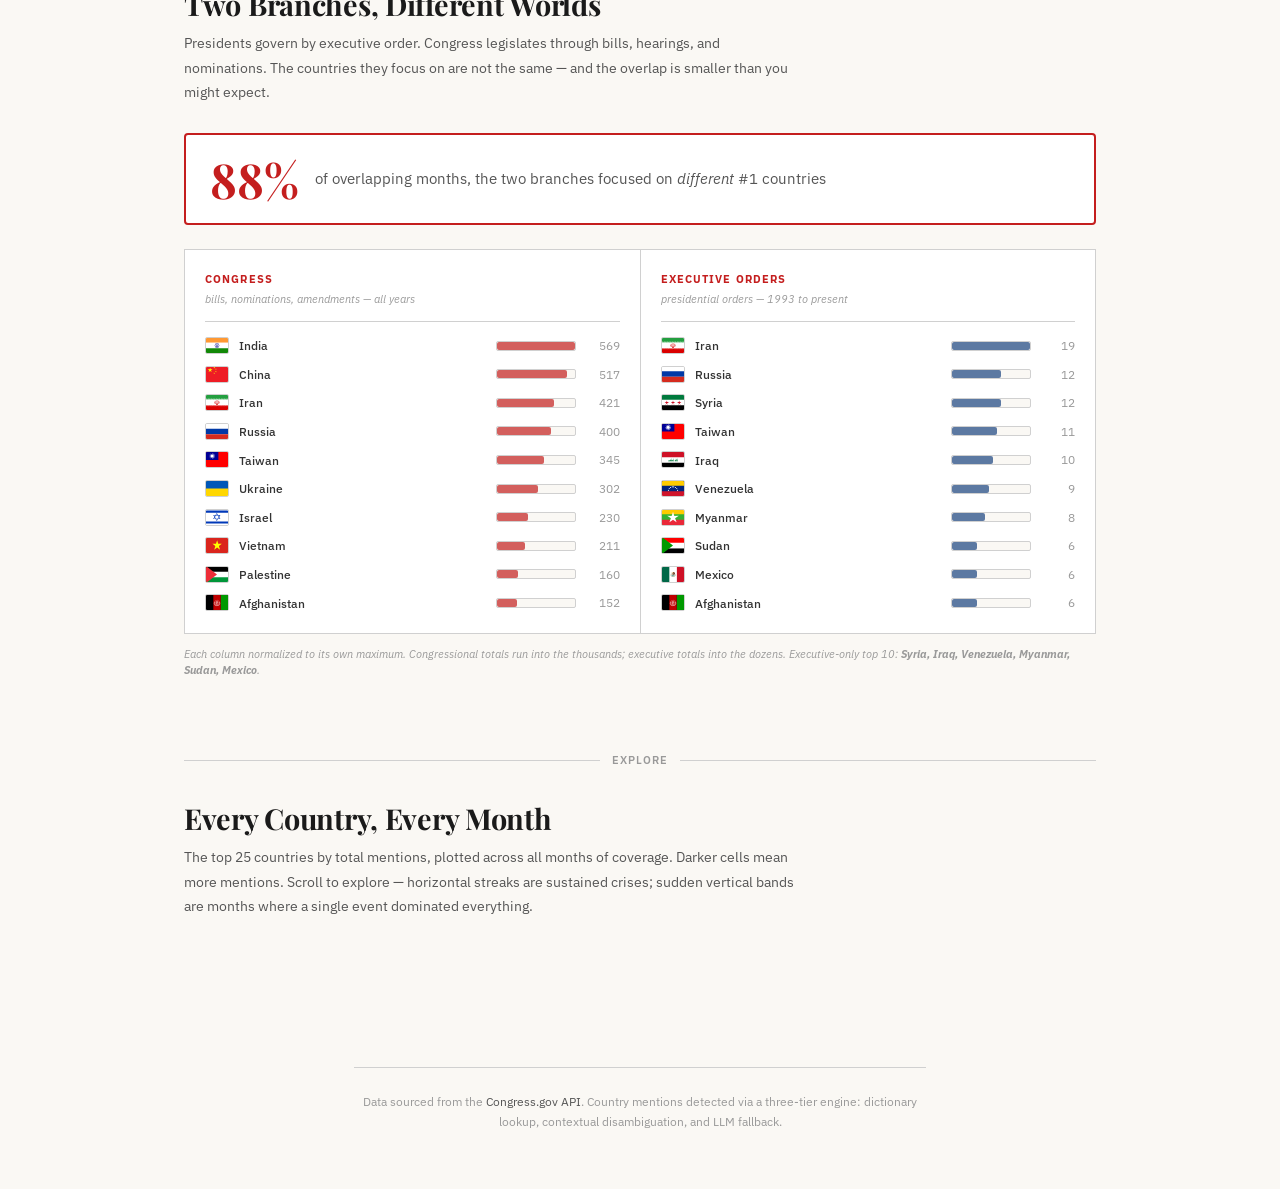
==== commit 149750c1: "updating story content" ====
--- a/docs/index.html
+++ b/docs/index.html
@@ -38,13 +38,20 @@
 
   <main class="story">
 
+    <!-- ═══ The Hook ═══ -->
+
     <section class="lede">
       <p class="lede-text">
-        Every month, the U.S. Congress names countries in bills, hearings,
-        and floor speeches. The flags below show which nation led the count
-        each month, a proxy for where American foreign-policy attention lands.
-        Inspired by <a class="lede-link" href="https://pudding.cool/2018/12/countries" target="_blank" rel="noopener">The Pudding&rsquo;s landmark analysis of the&nbsp;New York&nbsp;Times</a>,
-        this project applies a similar lens to the legislative record.
+        When a country dominates U.S. congressional language &mdash; in bills,
+        hearings, and floor speeches &mdash; it tells you something about where
+        American foreign-policy attention lands. Not where it <em>should</em> land.
+        Where it <em>does</em>.
+      </p>
+      <p class="lede-text lede-sub">
+        Since 1973, we&rsquo;ve tracked every country mention in the congressional
+        record. The flags below tell the story. Inspired by
+        <a class="lede-link" href="https://pudding.cool/2018/12/countries" target="_blank" rel="noopener">The Pudding&rsquo;s landmark analysis</a>
+        of the&nbsp;New York&nbsp;Times.
       </p>
     </section>
 
@@ -63,97 +70,76 @@
 
     <section class="insights" id="insights"></section>
 
-    <!-- ═══ The Rankings ═══ -->
+    <!-- ═══ The Scale ═══ -->
+
+    <section class="big-number-section" id="big-numbers"></section>
+
+    <!-- ═══ Who Dominates ═══ -->
 
     <div class="section-rule"><span>The Rankings</span></div>
 
-    <section class="stats-section">
-      <div class="stats-grid" id="stat-cards">
-        <div class="stat-card"><span class="stat-num" id="stat-months">&mdash;</span><span class="stat-label">months tracked</span></div>
-        <div class="stat-card"><span class="stat-num" id="stat-mentions">&mdash;</span><span class="stat-label">country mentions</span></div>
-        <div class="stat-card"><span class="stat-num" id="stat-countries">&mdash;</span><span class="stat-label">countries in the record</span></div>
-        <div class="stat-card"><span class="stat-num" id="stat-leader">&mdash;</span><span class="stat-label">most cited country</span></div>
-        <div class="stat-card"><span class="stat-num" id="stat-streak">&mdash;</span><span class="stat-label">longest consecutive months at #1</span></div>
-        <div class="stat-card"><span class="stat-num" id="stat-unique-leaders">&mdash;</span><span class="stat-label">countries that have led</span></div>
-      </div>
-    </section>
-
     <section class="article-section">
       <div class="section-header">
-        <p class="section-label">All-Time</p>
-        <h2 class="section-headline">Who Dominated Congressional Language</h2>
-        <p class="section-dek">Total country mentions across all bills, nominations, amendments, and congressional records. One mention = one record that named the country.</p>
+        <h2 class="section-headline">Who Dominates Congressional Language</h2>
+        <p class="section-dek" id="bar-intro"></p>
       </div>
       <div id="bar-chart"></div>
     </section>
 
-    <!-- ═══ Congressional Eras ═══ -->
+    <!-- ═══ Turning Points ═══ -->
 
-    <div class="section-rule"><span>By Congress</span></div>
+    <div class="section-rule"><span>Turning Points</span></div>
 
     <section class="article-section">
       <div class="section-header">
-        <p class="section-label">Congressional Eras</p>
-        <h2 class="section-headline">How Priorities Shifted Session by Session</h2>
-        <p class="section-dek">Each two-year Congress has its own foreign policy fingerprint, shaped by crises, elections, and shifting alliances.</p>
-      </div>
-      <div id="era-grid"></div>
-    </section>
-
-    <!-- ═══ Crisis Moments ═══ -->
-
-    <div class="section-rule"><span>Crisis Moments</span></div>
-
-    <section class="article-section">
-      <div class="section-header">
-        <p class="section-label">Sudden Surges</p>
         <h2 class="section-headline">When the World Broke Through</h2>
-        <p class="section-dek">Global events announce themselves as spikes in congressional attention. These are the months where a country surged most dramatically, told in the legislative language of that moment.</p>
+        <p class="section-dek">Global crises announce themselves as spikes in the legislative record. But Congress doesn&rsquo;t react instantly &mdash; bills take weeks to draft, hearings take months to schedule. The lag between a crisis and its congressional peak is itself part of the story.</p>
       </div>
       <div id="crisis-timeline"></div>
     </section>
 
-    <!-- ═══ Two Branches ═══ -->
+    <!-- ═══ The Eras ═══ -->
 
-    <div class="section-rule"><span>Two Branches</span></div>
+    <div class="section-rule"><span>The Eras</span></div>
 
     <section class="article-section">
       <div class="section-header">
-        <p class="section-label">Congress vs. Executive</p>
+        <h2 class="section-headline">Five Decades of Shifting Priorities</h2>
+        <p class="section-dek">Each era of congressional foreign policy has its own fingerprint, shaped by the crises, alliances, and presidents that defined it.</p>
+      </div>
+      <div id="era-narrative"></div>
+    </section>
+
+    <!-- ═══ The Twist ═══ -->
+
+    <div class="section-rule"><span>The Twist</span></div>
+
+    <section class="article-section">
+      <div class="section-header">
         <h2 class="section-headline">Two Branches, Different Worlds</h2>
-        <p class="section-dek">The legislative and executive branches often focus on entirely different countries. Congressional attention is shaped by bills, hearings, and nominations; presidential attention by the stroke of a pen. The overlap is smaller than you might expect.</p>
+        <p class="section-dek">Presidents govern by executive order. Congress legislates through bills, hearings, and nominations. The countries they focus on are not the same &mdash; and the overlap is smaller than you might expect.</p>
       </div>
       <div id="branch-comparison"></div>
     </section>
 
-    <!-- ═══ Patterns ═══ -->
+    <!-- ═══ Explore ═══ -->
 
-    <div class="section-rule"><span>Patterns</span></div>
+    <div class="section-rule"><span>Explore</span></div>
 
     <section class="article-section">
       <div class="section-header">
-        <p class="section-label">What the Data Reveals</p>
-        <h2 class="section-headline">The Deeper Story in the Numbers</h2>
-        <p class="section-dek">Across five decades, a few structural patterns emerge from the noise of individual crises.</p>
-      </div>
-      <div id="patterns"></div>
-    </section>
-
-    <!-- ═══ Heat Map ═══ -->
-
-    <div class="section-rule"><span>Full Picture</span></div>
-
-    <section class="article-section">
-      <div class="section-header">
-        <p class="section-label">Heat Map</p>
         <h2 class="section-headline">Every Country, Every Month</h2>
-        <p class="section-dek">The top 25 countries by total mentions, plotted across all months of coverage. Darker cells mean more mentions that month. Hover any cell to explore.</p>
+        <p class="section-dek">The top 25 countries by total mentions, plotted across all months of coverage. Darker cells mean more mentions. Scroll to explore &mdash; horizontal streaks are sustained crises; sudden vertical bands are months where a single event dominated everything.</p>
       </div>
       <div id="heat-matrix-container">
         <div id="heat-tooltip" class="heat-tooltip hidden"></div>
         <div id="heat-matrix"></div>
       </div>
     </section>
+
+    <!-- ═══ Closing ═══ -->
+
+    <section class="closing" id="closing"></section>
 
   </main>
 
--- a/docs/css/story.css
+++ b/docs/css/story.css
@@ -1,4 +1,4 @@
-/* === Congressional World View — Newspaper Theme === */
+/* === Congressional World View — Data Story Theme === */
 
 :root {
   --bg-page: #faf8f4;
@@ -82,6 +82,12 @@
   hyphens: auto;
 }
 
+.lede-sub {
+  margin-top: 0.75rem;
+  font-size: 0.95rem;
+  color: var(--text-secondary);
+}
+
 .lede-link {
   color: var(--accent);
   font-weight: 600;
@@ -113,9 +119,7 @@
   gap: 3px;
 }
 
-.corner-cell {
-  /* Empty top-left corner */
-}
+.corner-cell { }
 
 .month-label {
   font-size: 0.7rem;
@@ -161,7 +165,6 @@
   opacity: 0.75;
 }
 
-/* Congress session boundary — inset shadow so no extra height */
 .grid-row.congress-start {
   box-shadow: 0 -2px 0 0 var(--rule-light);
 }
@@ -217,7 +220,7 @@
   margin-top: 0.75rem;
 }
 
-/* === Inline Detail (inserted after grid row on click) === */
+/* === Inline Detail === */
 
 .inline-detail {
   position: relative;
@@ -303,48 +306,7 @@
   padding-left: 0 !important;
 }
 
-/* === Detail Card === */
-
-.detail-section {
-  max-width: 620px;
-  margin: 0 auto;
-  padding: 0 1.5rem 2.5rem;
-}
-
-.detail-section.hidden {
-  display: none;
-}
-
-.detail-card {
-  background: var(--bg-card);
-  border: 1px solid var(--grid-border);
-  border-radius: 4px;
-  padding: 1.5rem;
-  position: relative;
-}
-
-.detail-close {
-  position: absolute;
-  top: 0.75rem;
-  right: 1rem;
-  background: none;
-  border: none;
-  font-size: 1.4rem;
-  color: var(--text-muted);
-  cursor: pointer;
-  line-height: 1;
-}
-
-.detail-close:hover {
-  color: var(--text-headline);
-}
-
-.detail-top {
-  display: flex;
-  align-items: center;
-  gap: 1rem;
-  margin-bottom: 1.25rem;
-}
+/* === Detail Card (shared) === */
 
 .detail-flag {
   width: 56px;
@@ -354,68 +316,23 @@
   box-shadow: 0 1px 4px rgba(0, 0, 0, 0.12);
 }
 
-.detail-country {
-  font-family: var(--font-serif);
-  font-size: 1.3rem;
+.stat {
+  display: flex;
+  flex-direction: column;
+}
+
+.stat-number {
+  font-size: 1.4rem;
   font-weight: 700;
   color: var(--text-headline);
   line-height: 1.2;
 }
 
-.detail-month {
-  font-size: 0.82rem;
-  color: var(--text-muted);
-  margin-top: 0.15rem;
-}
-
-.detail-stats {
-  display: flex;
-  gap: 2rem;
-  padding: 1rem 0;
-  border-top: 1px solid var(--rule-light);
-  border-bottom: 1px solid var(--rule-light);
-  margin-bottom: 1.25rem;
-}
-
-.stat {
-  display: flex;
-  flex-direction: column;
-}
-
-.stat-number {
-  font-size: 1.4rem;
-  font-weight: 700;
-  color: var(--text-headline);
-  line-height: 1.2;
-}
-
 .stat-label {
   font-size: 0.7rem;
   color: var(--text-muted);
   text-transform: uppercase;
   letter-spacing: 0.05em;
-}
-
-.detail-legislation h4 {
-  font-size: 0.7rem;
-  text-transform: uppercase;
-  letter-spacing: 0.05em;
-  color: var(--text-muted);
-  margin-bottom: 0.5rem;
-}
-
-.detail-legislation ul {
-  list-style: none;
-  padding: 0;
-}
-
-.detail-legislation li {
-  font-size: 0.82rem;
-  color: var(--text-secondary);
-  padding: 0.4rem 0 0.4rem 0.75rem;
-  border-left: 2px solid var(--accent);
-  margin-bottom: 0.5rem;
-  line-height: 1.45;
 }
 
 /* === Insights === */
@@ -460,137 +377,78 @@
   line-height: 1.7;
 }
 
-/* === Explore Link === */
-
-.explore {
+/* === Big Numbers (The Scale) === */
+
+.big-number-section {
+  max-width: var(--max-width);
+  margin: 0 auto;
+  padding: 1rem 1.5rem 2rem;
+}
+
+.big-number-grid {
+  display: grid;
+  grid-template-columns: repeat(3, 1fr);
+  gap: 1px;
+  border: 1px solid var(--rule-light);
+  background: var(--rule-light);
+  margin-bottom: 1.5rem;
+}
+
+.big-number-card {
+  background: var(--bg-card);
+  padding: 2rem 1.25rem;
+  display: flex;
+  flex-direction: column;
+  align-items: center;
+  text-align: center;
+  gap: 0.3rem;
+}
+
+.big-num {
+  font-family: var(--font-serif);
+  font-size: 2.8rem;
+  font-weight: 700;
+  color: var(--accent);
+  line-height: 1;
+  letter-spacing: -0.02em;
+}
+
+.big-label {
+  font-size: 0.72rem;
+  color: var(--text-muted);
+  text-transform: uppercase;
+  letter-spacing: 0.06em;
+  font-weight: 600;
+}
+
+.big-number-reveal {
   max-width: 620px;
   margin: 0 auto;
-  padding: 2rem 1.5rem;
+  font-size: 1.1rem;
+  line-height: 1.7;
+  color: var(--text-body);
   text-align: center;
-  border-top: 1px solid var(--rule-light);
-}
-
-.explore h2 {
-  font-family: var(--font-serif);
-  font-size: 1.1rem;
-  font-weight: 700;
+}
+
+.big-number-reveal strong {
   color: var(--text-headline);
-  margin-bottom: 0.3rem;
-}
-
-.explore p {
-  font-size: 0.85rem;
-  color: var(--text-muted);
-  margin-bottom: 0.75rem;
-}
-
-.explore-link {
-  font-size: 0.85rem;
-  font-weight: 600;
-  color: var(--accent);
-  text-decoration: none;
-  letter-spacing: 0.02em;
-}
-
-.explore-link:hover {
-  text-decoration: underline;
-}
-
-/* === Colophon (Footer) === */
-
-.colophon {
-  max-width: 620px;
-  margin: 0 auto;
-  padding: 2rem 1.5rem 3rem;
-  text-align: center;
-}
-
-.colophon-rule {
-  border-top: 1px solid var(--rule-light);
-  margin-bottom: 1.5rem;
-}
-
-.colophon-method {
-  font-size: 0.75rem;
-  color: var(--text-muted);
-  line-height: 1.7;
-}
-
-.colophon-method a {
-  color: var(--text-secondary);
-  text-decoration: none;
-}
-
-.colophon-method a:hover {
-  color: var(--accent);
-}
-
-.colophon-update {
-  font-size: 0.72rem;
-  color: var(--text-muted);
-  margin-top: 0.5rem;
-}
-
-.colophon-credits {
-  font-size: 0.72rem;
-  color: var(--text-muted);
-  margin-top: 0.3rem;
-}
-
-/* === Responsive === */
-
-@media (max-width: 768px) {
-  .masthead-title { font-size: 2rem; }
-  .lede-text { font-size: 1rem; }
-
-  .grid-header,
-  .grid-row {
-    grid-template-columns: 52px repeat(12, 1fr);
-    gap: 2px;
-  }
-
-  .year-label { font-size: 0.65rem; padding-right: 0.25rem; }
-  .month-label { font-size: 0.6rem; }
-  .grid-cell img { width: 80%; }
-
-  .detail-stats { gap: 1.25rem; }
-}
-
-@media (max-width: 480px) {
-  .masthead { padding: 1.5rem 1rem 1rem; }
-  .masthead-title { font-size: 1.6rem; }
-  .lede { padding: 1rem 1rem 2rem; }
-  .lede-text { font-size: 0.92rem; }
-
-  .grid-section { padding: 0 0.75rem 1.5rem; }
-
-  .grid-header,
-  .grid-row {
-    grid-template-columns: 40px repeat(12, 1fr);
-    gap: 2px;
-  }
-
-  .year-dots { display: none; }
-  .year-label { font-size: 0.58rem; padding-right: 0.15rem; }
-  .month-label { font-size: 0.5rem; letter-spacing: 0; }
-  .grid-cell img { width: 85%; }
-
-  .detail-section { padding: 0 0.75rem 2rem; }
-  .detail-card { padding: 1rem; }
-  .detail-stats {
-    flex-direction: column;
-    gap: 0.75rem;
-  }
-
-  .insights { padding: 1rem 1rem 2rem; }
-  .insight-headline { font-size: 1.1rem; }
+}
+
+.inline-flag {
+  width: 28px;
+  height: 20px;
+  object-fit: cover;
+  border-radius: 2px;
+  border: 1px solid var(--rule-light);
+  vertical-align: middle;
+  margin: 0 0.15rem;
 }
 
 /* === Section Dividers === */
 
 .section-rule {
   max-width: var(--max-width);
-  margin: 2.5rem auto 0;
+  margin: 3rem auto 0;
   padding: 0 1.5rem;
   display: flex;
   align-items: center;
@@ -614,7 +472,7 @@
 .article-section {
   max-width: var(--max-width);
   margin: 0 auto;
-  padding: 2rem 1.5rem 1rem;
+  padding: 2rem 1.5rem 1.5rem;
 }
 
 .section-header {
@@ -643,40 +501,8 @@
 .section-dek {
   font-size: 0.9rem;
   color: var(--text-secondary);
-  line-height: 1.6;
-  max-width: 560px;
-}
-
-/* === Stat Cards === */
-
-.stats-section {
-  max-width: var(--max-width);
-  margin: 0 auto;
-  padding: 2rem 1.5rem 0.5rem;
-}
-
-.stats-grid {
-  display: grid;
-  grid-template-columns: repeat(3, 1fr);
-  gap: 1px;
-  border: 1px solid var(--rule-light);
-  background: var(--rule-light);
-}
-
-.stat-card {
-  background: var(--bg-card);
-  padding: 1.5rem 1.25rem;
-  display: flex;
-  flex-direction: column;
-  gap: 0.3rem;
-}
-
-.stat-num {
-  font-family: var(--font-serif);
-  font-size: 2.4rem;
-  font-weight: 700;
-  color: var(--accent);
-  line-height: 1;
+  line-height: 1.7;
+  max-width: 620px;
 }
 
 /* === Bar Chart === */
@@ -689,7 +515,7 @@
 
 .bar-row {
   display: grid;
-  grid-template-columns: 30px 130px 1fr 48px;
+  grid-template-columns: 30px 130px 1fr 56px;
   align-items: center;
   gap: 0.6rem;
 }
@@ -737,94 +563,26 @@
   text-align: right;
 }
 
-/* === Era Grid === */
-
-#era-grid {
-  display: grid;
-  grid-template-columns: repeat(7, 1fr);
-  gap: 1px;
-  background: var(--rule-light);
-  border: 1px solid var(--rule-light);
-}
-
-.era-card {
-  background: var(--bg-card);
-  padding: 1rem 0.85rem;
-  display: flex;
-  flex-direction: column;
-  gap: 0.5rem;
-}
-
-.era-congress {
-  font-family: var(--font-serif);
-  font-size: 1.1rem;
-  font-weight: 700;
-  color: var(--text-headline);
-  line-height: 1;
-}
-
-.era-years {
-  font-size: 0.72rem;
-  color: var(--text-muted);
-}
-
-.era-political {
-  display: flex;
-  gap: 3px;
-  margin-top: 4px;
-  cursor: default;
-}
-
-.era-dot {
-  width: 7px;
-  height: 7px;
-  border-radius: 50%;
-  flex-shrink: 0;
-}
-
-.era-flags {
-  display: flex;
-  gap: 3px;
-  flex-wrap: wrap;
-}
-
-.era-flag {
-  width: 24px;
-  height: 17px;
-  object-fit: cover;
-  border-radius: 2px;
-  border: 1px solid var(--rule-light);
-}
-
-.era-leader {
-  font-size: 0.78rem;
-  font-weight: 600;
-  color: var(--text-body);
-}
-
-.era-event {
-  font-size: 0.7rem;
-  color: var(--text-secondary);
-  line-height: 1.4;
-  font-style: italic;
-}
-
 /* === Crisis Timeline === */
 
 #crisis-timeline {
-  display: grid;
-  grid-template-columns: repeat(3, 1fr);
-  gap: 1px;
-  background: var(--rule-light);
-  border: 1px solid var(--rule-light);
+  display: flex;
+  flex-direction: column;
+  gap: 0;
 }
 
 .crisis-card {
   background: var(--bg-card);
-  padding: 1.25rem;
-  display: flex;
-  flex-direction: column;
-  gap: 0.6rem;
+  border: 1px solid var(--rule-light);
+  border-bottom: none;
+  padding: 1.75rem 1.5rem;
+  display: flex;
+  flex-direction: column;
+  gap: 0.65rem;
+}
+
+.crisis-card:last-child {
+  border-bottom: 1px solid var(--rule-light);
 }
 
 .crisis-dateline {
@@ -838,12 +596,12 @@
 .crisis-header {
   display: flex;
   align-items: center;
-  gap: 0.6rem;
+  gap: 0.75rem;
 }
 
 .crisis-flag {
-  width: 36px;
-  height: 25px;
+  width: 40px;
+  height: 28px;
   object-fit: cover;
   border-radius: 2px;
   border: 1px solid var(--rule-light);
@@ -852,49 +610,51 @@
 
 .crisis-headline {
   font-family: var(--font-serif);
-  font-size: 1.05rem;
+  font-size: 1.2rem;
   font-weight: 700;
   color: var(--text-headline);
   line-height: 1.25;
 }
 
 .crisis-context {
-  font-size: 0.8rem;
+  font-size: 0.88rem;
   color: var(--text-secondary);
-  line-height: 1.55;
-}
-
-.crisis-stats {
-  display: flex;
-  gap: 0.75rem;
-}
-
-.crisis-stat {
-  font-size: 0.72rem;
-  font-weight: 600;
-  color: var(--text-muted);
+  line-height: 1.65;
+  max-width: 620px;
+}
+
+.crisis-viz {
+  padding: 0.25rem 0 0.5rem;
+}
+
+.crisis-spark-wrap {
+  width: 100%;
+}
+
+.crisis-spark {
+  display: block;
+  width: 100%;
+  height: 80px;
+  overflow: visible;
+}
+
+.crisis-rank-badge {
+  display: inline-block;
+  margin-top: 0.35rem;
+  font-size: 0.68rem;
+  font-weight: 700;
   text-transform: uppercase;
-  letter-spacing: 0.04em;
-}
-
-.crisis-stat strong {
-  color: var(--text-headline);
-  font-size: 0.9rem;
-  font-variant-numeric: tabular-nums;
-}
-
-.crisis-divider {
-  border: none;
-  border-top: 1px solid var(--rule-light);
-  margin: 0;
+  letter-spacing: 0.07em;
+  color: var(--accent);
 }
 
 .crisis-samples {
   list-style: none;
-  padding: 0;
-  display: flex;
-  flex-direction: column;
-  gap: 0.35rem;
+  padding: 0.6rem 0 0;
+  border-top: 1px solid var(--rule-light);
+  display: flex;
+  flex-direction: column;
+  gap: 0.3rem;
 }
 
 .crisis-samples li {
@@ -912,7 +672,160 @@
   color: var(--rule-light);
 }
 
+/* === Era Narrative === */
+
+#era-narrative {
+  display: flex;
+  flex-direction: column;
+  gap: 0;
+}
+
+.era-block {
+  background: var(--bg-card);
+  border: 1px solid var(--rule-light);
+  border-bottom: none;
+  padding: 1.75rem 1.5rem;
+}
+
+.era-block:last-child {
+  border-bottom: 1px solid var(--rule-light);
+}
+
+.era-block-header {
+  display: flex;
+  justify-content: space-between;
+  align-items: flex-start;
+  gap: 1rem;
+  margin-bottom: 0.75rem;
+}
+
+.era-block-name {
+  font-family: var(--font-serif);
+  font-size: 1.3rem;
+  font-weight: 700;
+  color: var(--text-headline);
+  line-height: 1.2;
+}
+
+.era-block-range {
+  font-size: 0.72rem;
+  color: var(--text-muted);
+  font-weight: 600;
+}
+
+.era-block-politics {
+  display: flex;
+  align-items: center;
+  gap: 0.5rem;
+  flex-shrink: 0;
+}
+
+.era-mini-dots {
+  display: inline-flex;
+  gap: 2px;
+  cursor: default;
+}
+
+.era-dot {
+  width: 6px;
+  height: 6px;
+  border-radius: 50%;
+  flex-shrink: 0;
+}
+
+.era-prez-names {
+  font-size: 0.7rem;
+  color: var(--text-muted);
+  white-space: nowrap;
+}
+
+.era-block-narrative {
+  font-size: 0.88rem;
+  color: var(--text-secondary);
+  line-height: 1.7;
+  margin-bottom: 1rem;
+  max-width: 620px;
+}
+
+.era-block-countries {
+  display: flex;
+  flex-direction: column;
+  gap: 0.35rem;
+}
+
+.era-country-row {
+  display: grid;
+  grid-template-columns: 26px 120px 1fr 42px;
+  align-items: center;
+  gap: 0.5rem;
+}
+
+.era-flag {
+  width: 24px;
+  height: 17px;
+  object-fit: cover;
+  border-radius: 2px;
+  border: 1px solid var(--rule-light);
+}
+
+.era-country-name {
+  font-size: 0.78rem;
+  font-weight: 500;
+  color: var(--text-body);
+  white-space: nowrap;
+  overflow: hidden;
+  text-overflow: ellipsis;
+}
+
+.era-bar-track {
+  height: 10px;
+  background: var(--bg-page);
+  border: 1px solid var(--rule-light);
+  border-radius: 2px;
+  overflow: hidden;
+}
+
+.era-bar-fill {
+  height: 100%;
+  background: var(--accent);
+  opacity: 0.6;
+  border-radius: 2px;
+}
+
+.era-country-count {
+  font-size: 0.72rem;
+  font-variant-numeric: tabular-nums;
+  color: var(--text-muted);
+  text-align: right;
+}
+
 /* === Branch Comparison === */
+
+.branch-diverge-callout {
+  display: flex;
+  align-items: center;
+  gap: 1rem;
+  background: var(--bg-card);
+  border: 2px solid var(--accent);
+  border-radius: 4px;
+  padding: 1.25rem 1.5rem;
+  margin-bottom: 1.5rem;
+}
+
+.branch-diverge-num {
+  font-family: var(--font-serif);
+  font-size: 3rem;
+  font-weight: 700;
+  color: var(--accent);
+  line-height: 1;
+  flex-shrink: 0;
+}
+
+.branch-diverge-text {
+  font-size: 0.95rem;
+  color: var(--text-secondary);
+  line-height: 1.5;
+}
 
 .branch-compare-grid {
   display: grid;
@@ -920,7 +833,7 @@
   gap: 1px;
   background: var(--rule-light);
   border: 1px solid var(--rule-light);
-  margin-bottom: 1rem;
+  margin-bottom: 0.75rem;
 }
 
 .branch-col {
@@ -1003,67 +916,11 @@
   text-align: right;
 }
 
-.branch-diverge-stat {
-  background: var(--bg-card);
-  border: 1px solid var(--rule-light);
-  padding: 1rem 1.25rem;
-  font-size: 0.82rem;
-  color: var(--text-secondary);
-  line-height: 1.6;
-}
-
-.branch-diverge-stat strong {
-  font-family: var(--font-serif);
-  font-size: 1.1rem;
-  color: var(--text-headline);
-}
-
 .branch-compare-note {
   font-size: 0.68rem;
   color: var(--text-muted);
   font-style: italic;
-  text-align: right;
-  margin-top: 0.4rem;
-}
-
-/* === Patterns === */
-
-#patterns {
-  display: grid;
-  grid-template-columns: repeat(4, 1fr);
-  gap: 1px;
-  background: var(--rule-light);
-  border: 1px solid var(--rule-light);
-}
-
-.pattern-card {
-  background: var(--bg-card);
-  padding: 1.25rem;
-  display: flex;
-  flex-direction: column;
-  gap: 0.5rem;
-}
-
-.pattern-label {
-  font-size: 0.68rem;
-  font-weight: 700;
-  text-transform: uppercase;
-  letter-spacing: 0.1em;
-  color: var(--accent);
-}
-
-.pattern-stat {
-  font-family: var(--font-serif);
-  font-size: 1.5rem;
-  font-weight: 700;
-  color: var(--text-headline);
-  line-height: 1.1;
-}
-
-.pattern-body {
-  font-size: 0.8rem;
-  color: var(--text-secondary);
-  line-height: 1.55;
+  line-height: 1.5;
 }
 
 /* === Heat Matrix === */
@@ -1174,26 +1031,146 @@
   padding: 0.15rem 0;
 }
 
+/* === Closing === */
+
+.closing {
+  max-width: 620px;
+  margin: 2rem auto 0;
+  padding: 0 1.5rem 2rem;
+}
+
+.closing-rule {
+  border-top: 2px solid var(--rule-color);
+  margin-bottom: 1.5rem;
+}
+
+.closing-text {
+  font-family: var(--font-serif);
+  font-size: 1.1rem;
+  font-style: italic;
+  line-height: 1.8;
+  color: var(--text-secondary);
+  text-align: center;
+}
+
+.closing-text strong {
+  color: var(--text-headline);
+  font-style: normal;
+}
+
+.closing-sub {
+  margin-top: 0.75rem;
+  font-size: 0.85rem;
+  color: var(--text-muted);
+}
+
+/* === Colophon (Footer) === */
+
+.colophon {
+  max-width: 620px;
+  margin: 0 auto;
+  padding: 2rem 1.5rem 3rem;
+  text-align: center;
+}
+
+.colophon-rule {
+  border-top: 1px solid var(--rule-light);
+  margin-bottom: 1.5rem;
+}
+
+.colophon-method {
+  font-size: 0.75rem;
+  color: var(--text-muted);
+  line-height: 1.7;
+}
+
+.colophon-method a {
+  color: var(--text-secondary);
+  text-decoration: none;
+}
+
+.colophon-method a:hover {
+  color: var(--accent);
+}
+
+.colophon-update {
+  font-size: 0.72rem;
+  color: var(--text-muted);
+  margin-top: 0.5rem;
+}
+
 /* === Utility === */
 
 .hidden { display: none !important; }
 
-/* === Responsive — Data Story Sections === */
-
-@media (max-width: 900px) {
-  .stats-grid { grid-template-columns: repeat(2, 1fr); }
-  #era-grid { grid-template-columns: repeat(4, 1fr); }
-  #crisis-timeline { grid-template-columns: repeat(2, 1fr); }
-  #patterns { grid-template-columns: repeat(2, 1fr); }
+/* === Responsive === */
+
+@media (max-width: 768px) {
+  .masthead-title { font-size: 2rem; }
+  .lede-text { font-size: 1rem; }
+
+  .grid-header,
+  .grid-row {
+    grid-template-columns: 52px repeat(12, 1fr);
+    gap: 2px;
+  }
+
+  .year-label { font-size: 0.65rem; padding-right: 0.25rem; }
+  .month-label { font-size: 0.6rem; }
+  .grid-cell img { width: 80%; }
+
+  .big-num { font-size: 2.2rem; }
+  .big-number-card { padding: 1.5rem 1rem; }
+  .big-number-reveal { font-size: 1rem; }
+
+  .crisis-spark { height: 72px; }
+
+  .era-block-header { flex-direction: column; gap: 0.5rem; }
+  .era-country-row { grid-template-columns: 24px 100px 1fr 36px; }
 }
 
 @media (max-width: 600px) {
-  .stats-grid { grid-template-columns: repeat(2, 1fr); }
-  #era-grid { grid-template-columns: repeat(2, 1fr); }
-  #crisis-timeline { grid-template-columns: 1fr; }
-  #patterns { grid-template-columns: 1fr; }
-  .bar-row { grid-template-columns: 28px 100px 1fr 40px; }
+  .big-number-grid { grid-template-columns: 1fr; }
+  .big-number-card { padding: 1.25rem 1rem; }
+  .big-num { font-size: 2rem; }
+
   .section-headline { font-size: 1.4rem; }
+  .bar-row { grid-template-columns: 28px 100px 1fr 44px; }
+
+  .branch-diverge-callout { flex-direction: column; text-align: center; }
+  .branch-diverge-num { font-size: 2.5rem; }
   .branch-compare-grid { grid-template-columns: 1fr; }
   .compare-row { grid-template-columns: 24px 1fr 60px 32px; }
 }
+
+@media (max-width: 480px) {
+  .masthead { padding: 1.5rem 1rem 1rem; }
+  .masthead-title { font-size: 1.6rem; }
+  .lede { padding: 1rem 1rem 2rem; }
+  .lede-text { font-size: 0.92rem; }
+
+  .grid-section { padding: 0 0.75rem 1.5rem; }
+
+  .grid-header,
+  .grid-row {
+    grid-template-columns: 40px repeat(12, 1fr);
+    gap: 2px;
+  }
+
+  .year-dots { display: none; }
+  .year-label { font-size: 0.58rem; padding-right: 0.15rem; }
+  .month-label { font-size: 0.5rem; letter-spacing: 0; }
+  .grid-cell img { width: 85%; }
+
+  .insights { padding: 1rem 1rem 2rem; }
+  .insight-headline { font-size: 1.1rem; }
+
+  .article-section { padding: 1.5rem 1rem 1rem; }
+  .crisis-card { padding: 1.25rem 1rem; }
+  .era-block { padding: 1.25rem 1rem; }
+  .crisis-headline { font-size: 1.05rem; }
+  .era-block-name { font-size: 1.1rem; }
+
+  .crisis-metrics { flex-wrap: wrap; gap: 0.75rem; }
+  .crisis-metric-num { font-size: 1.3rem; }
+}
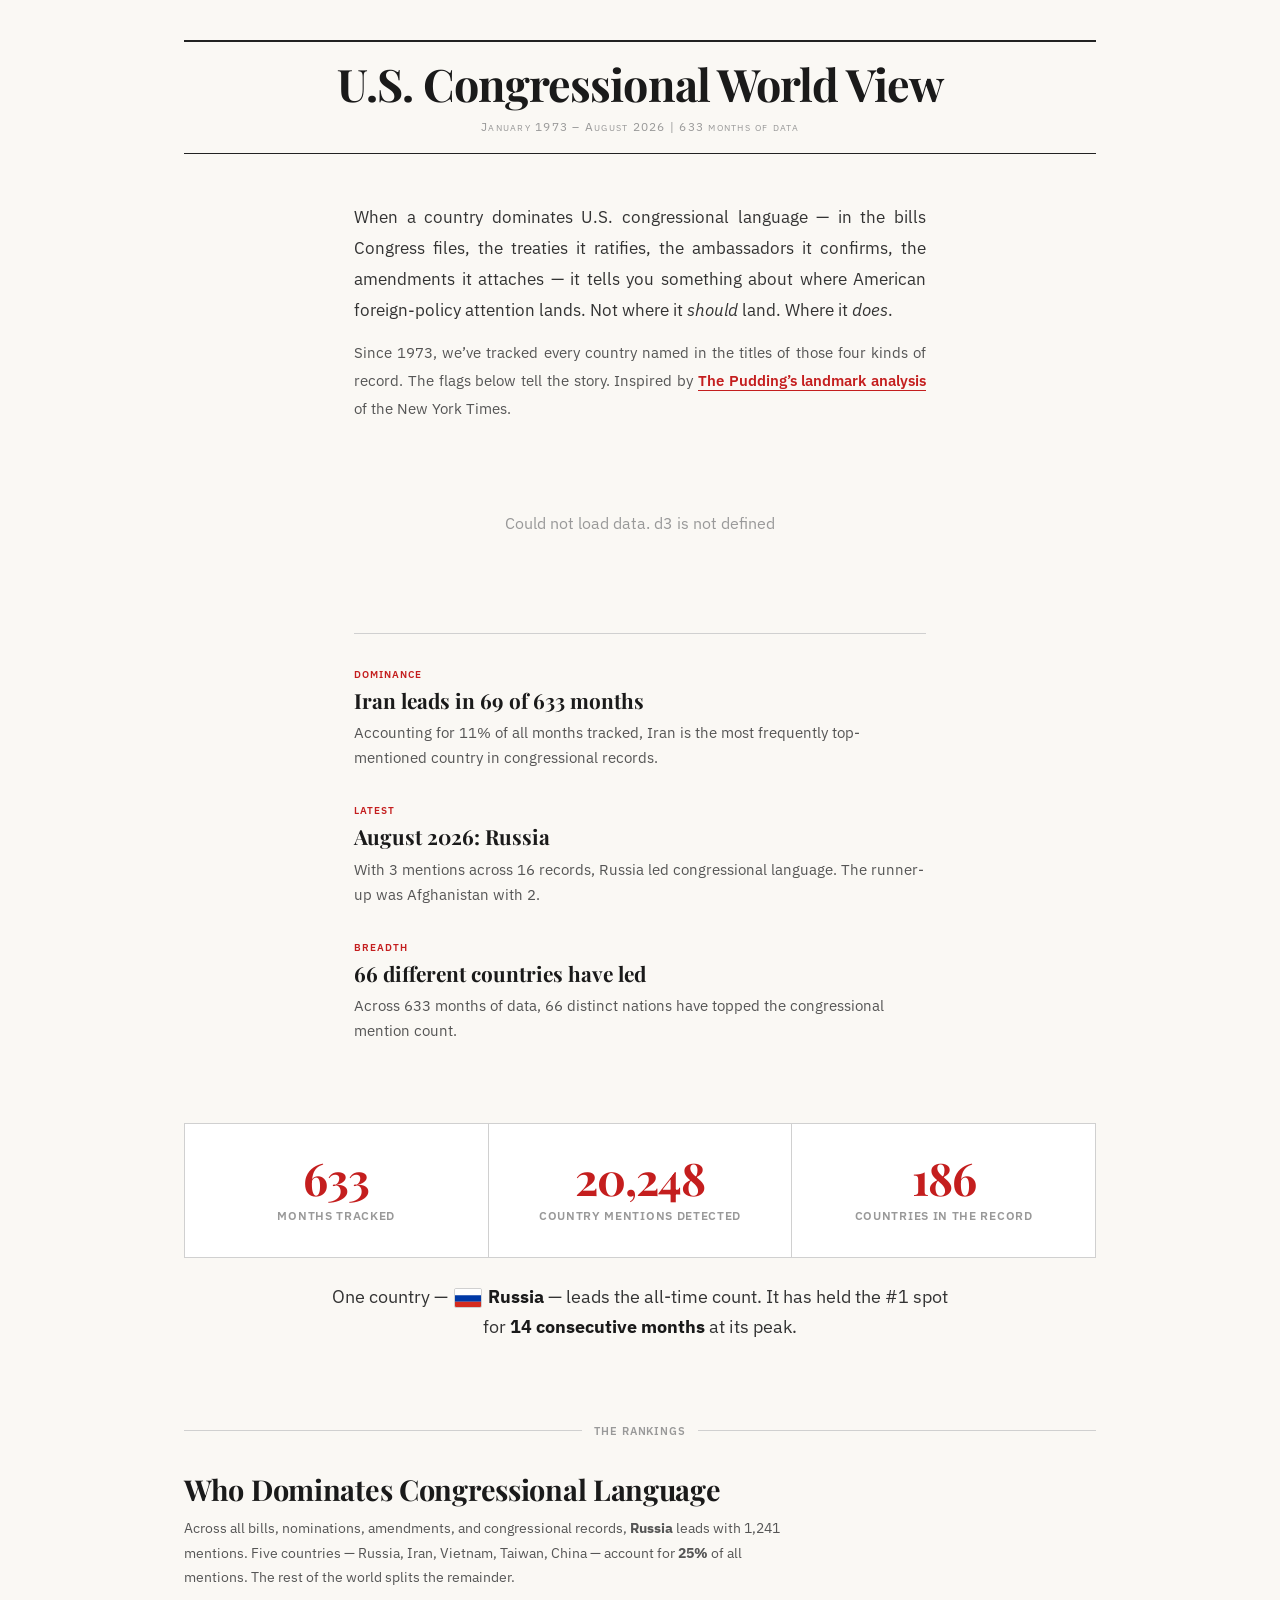
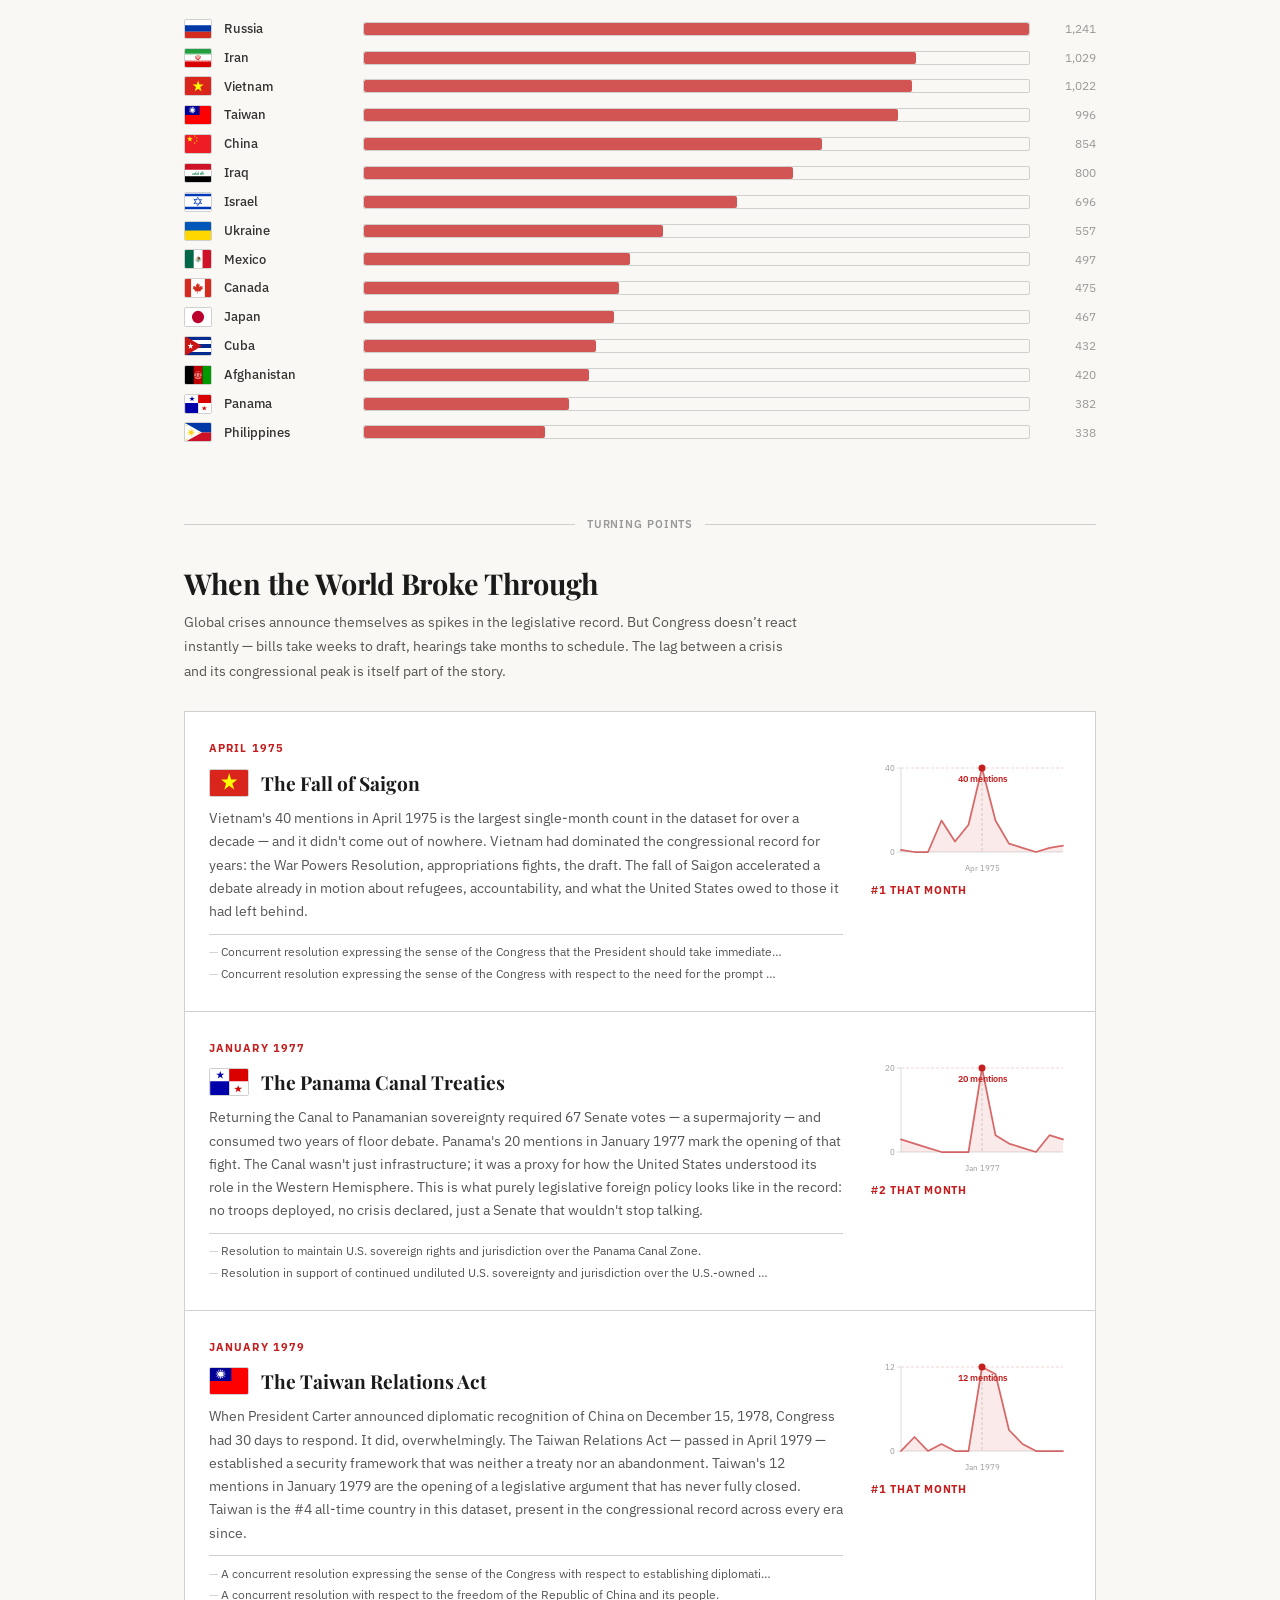
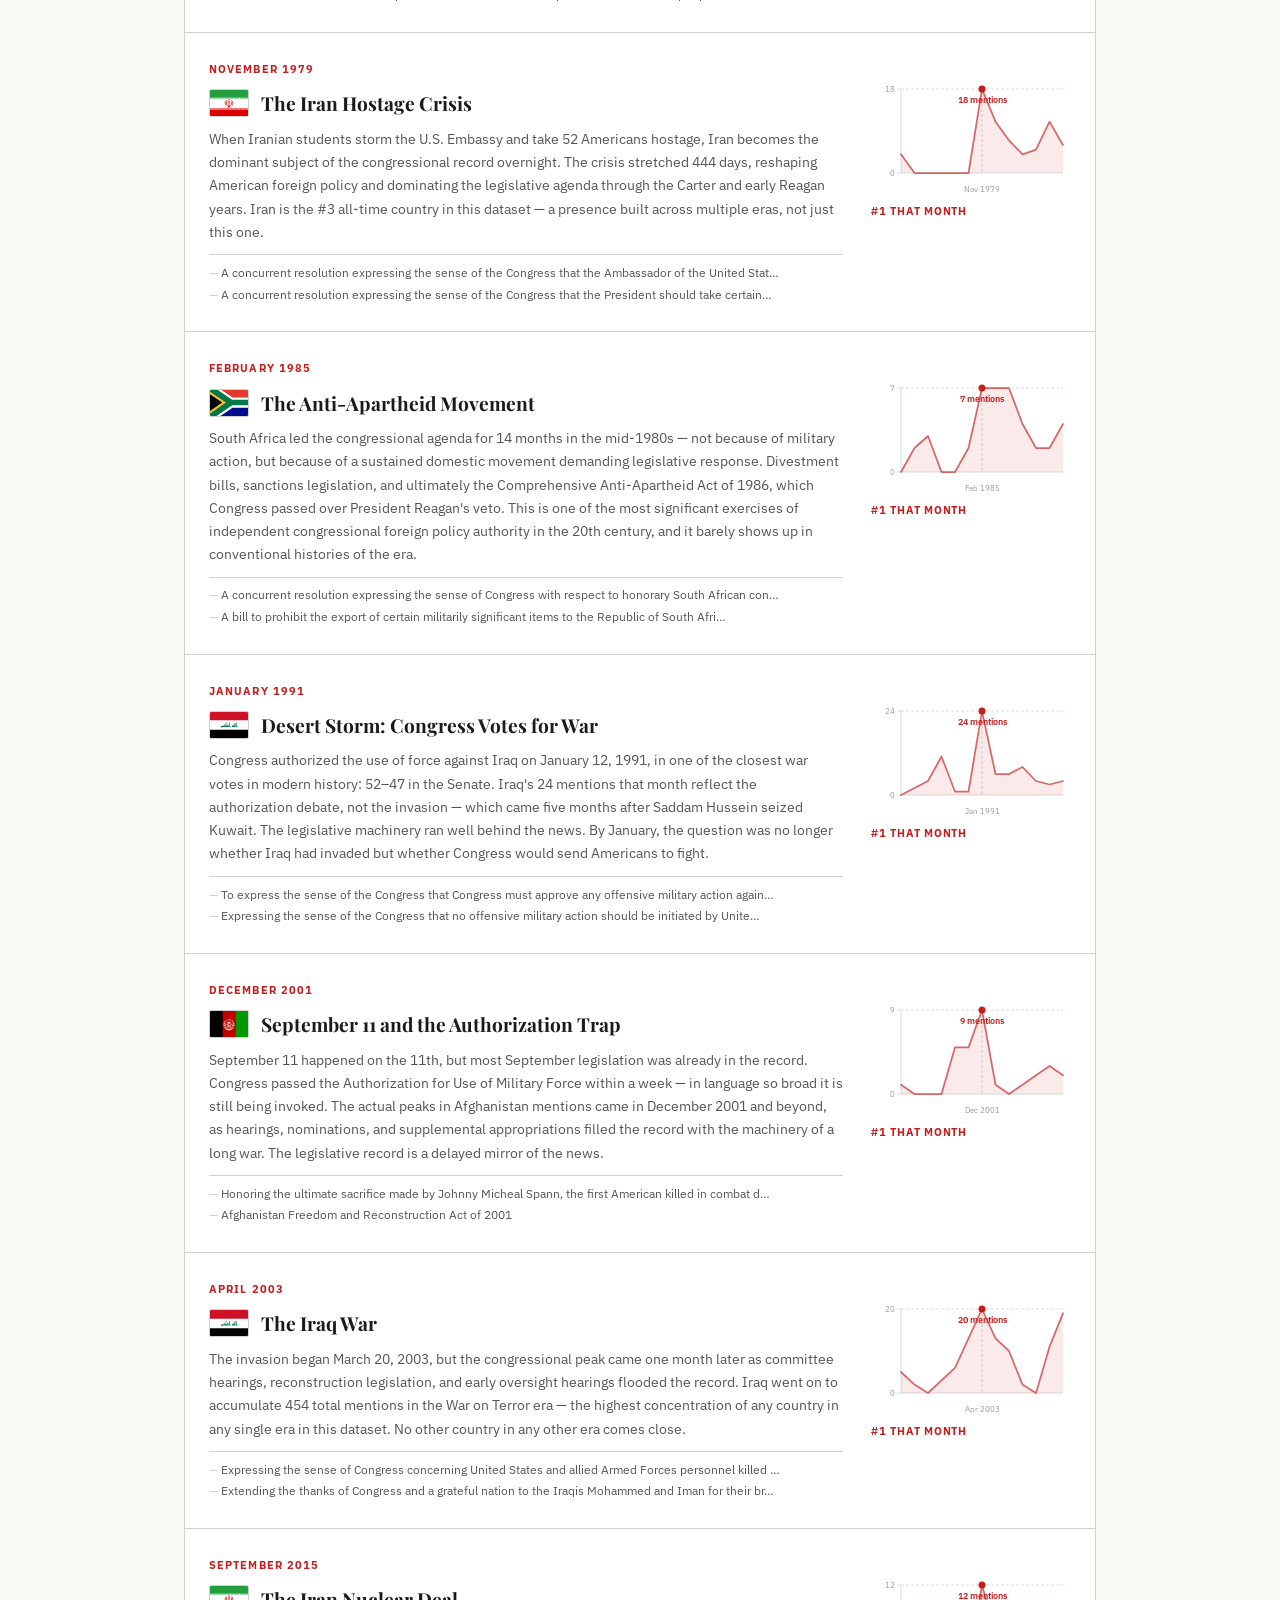
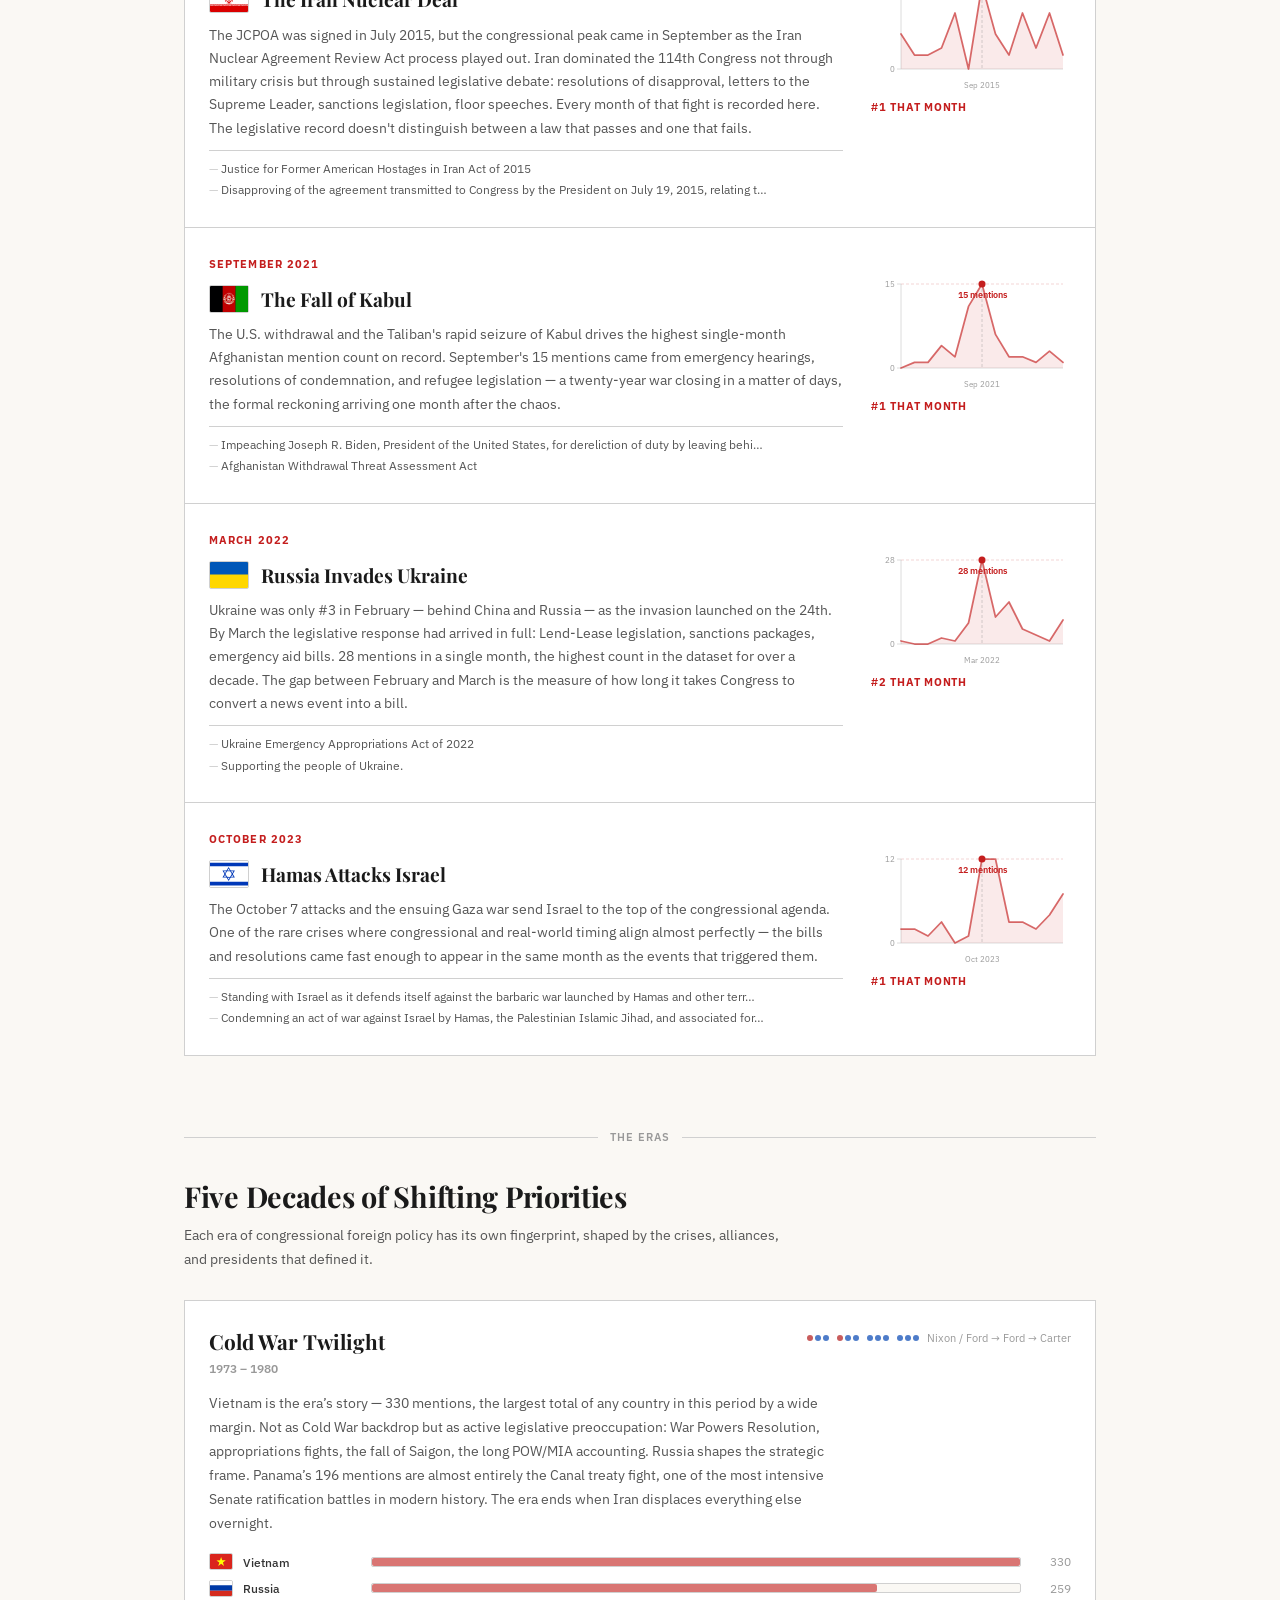
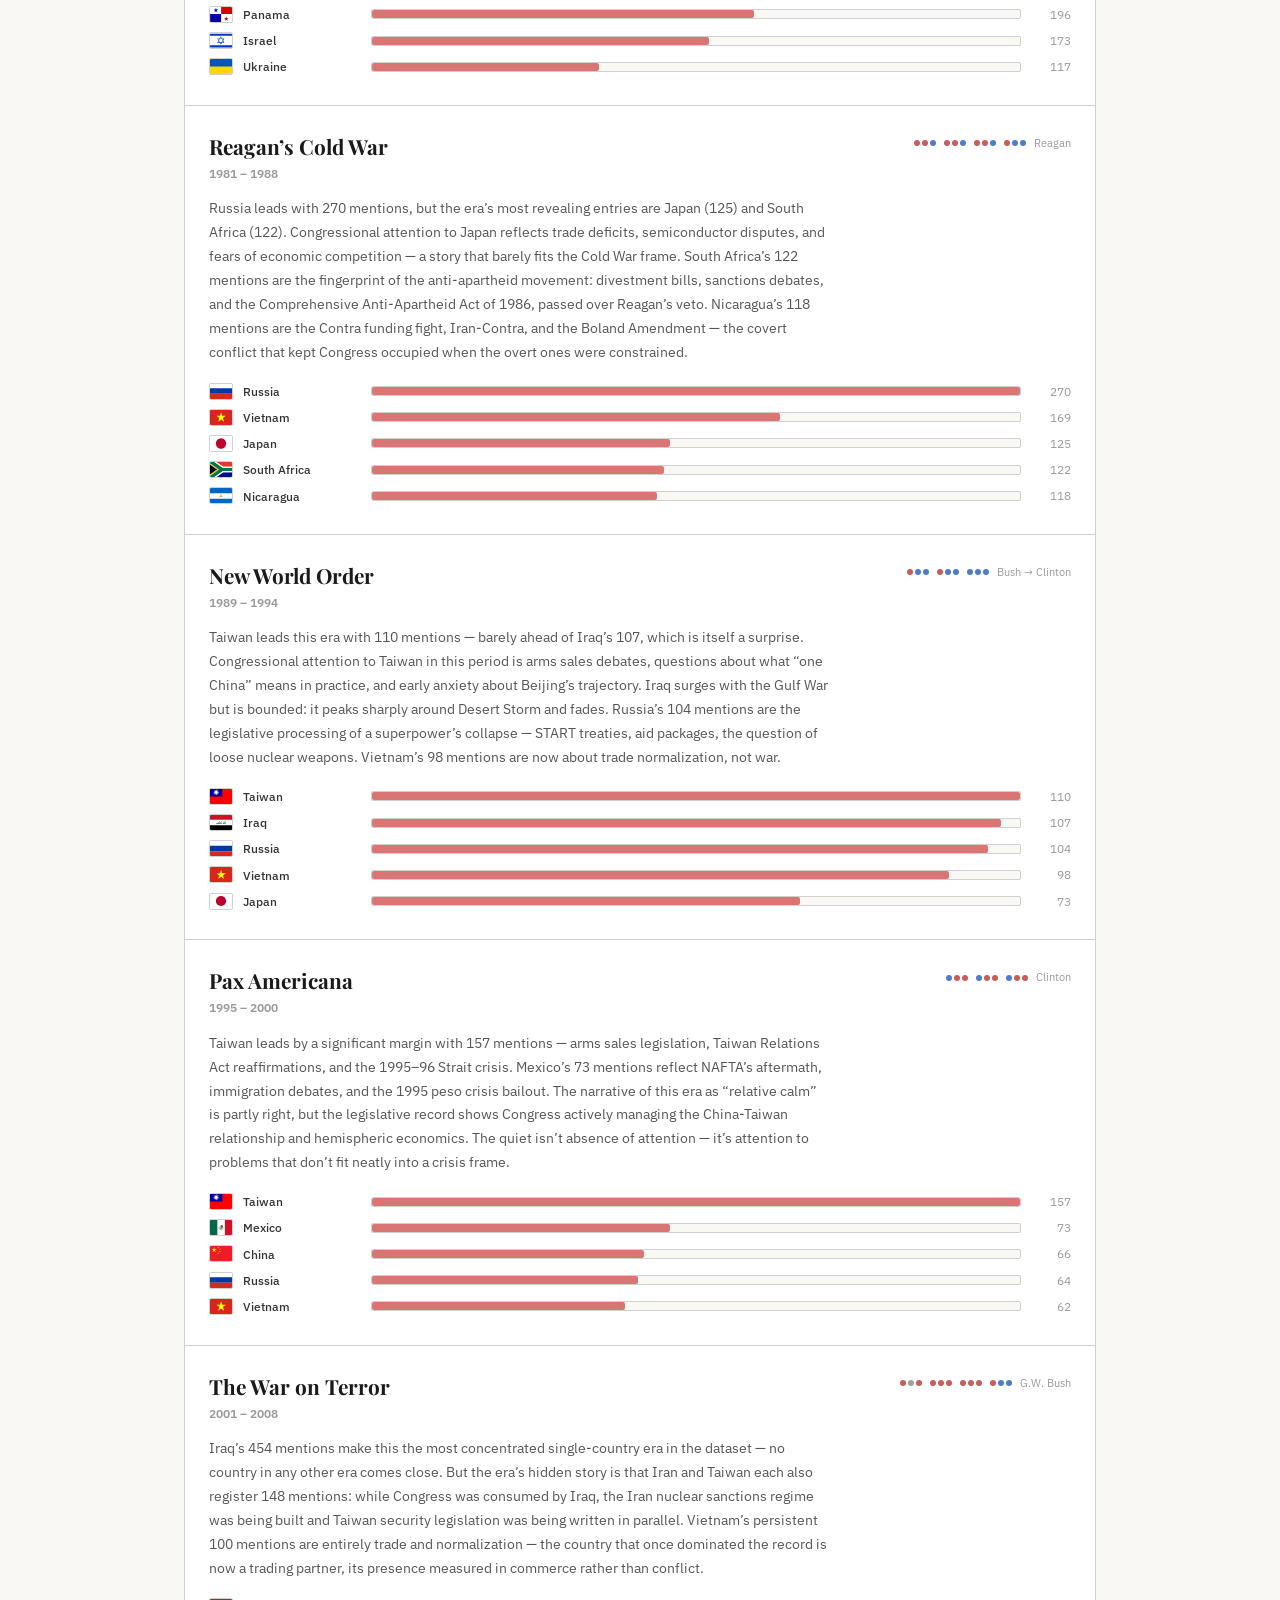
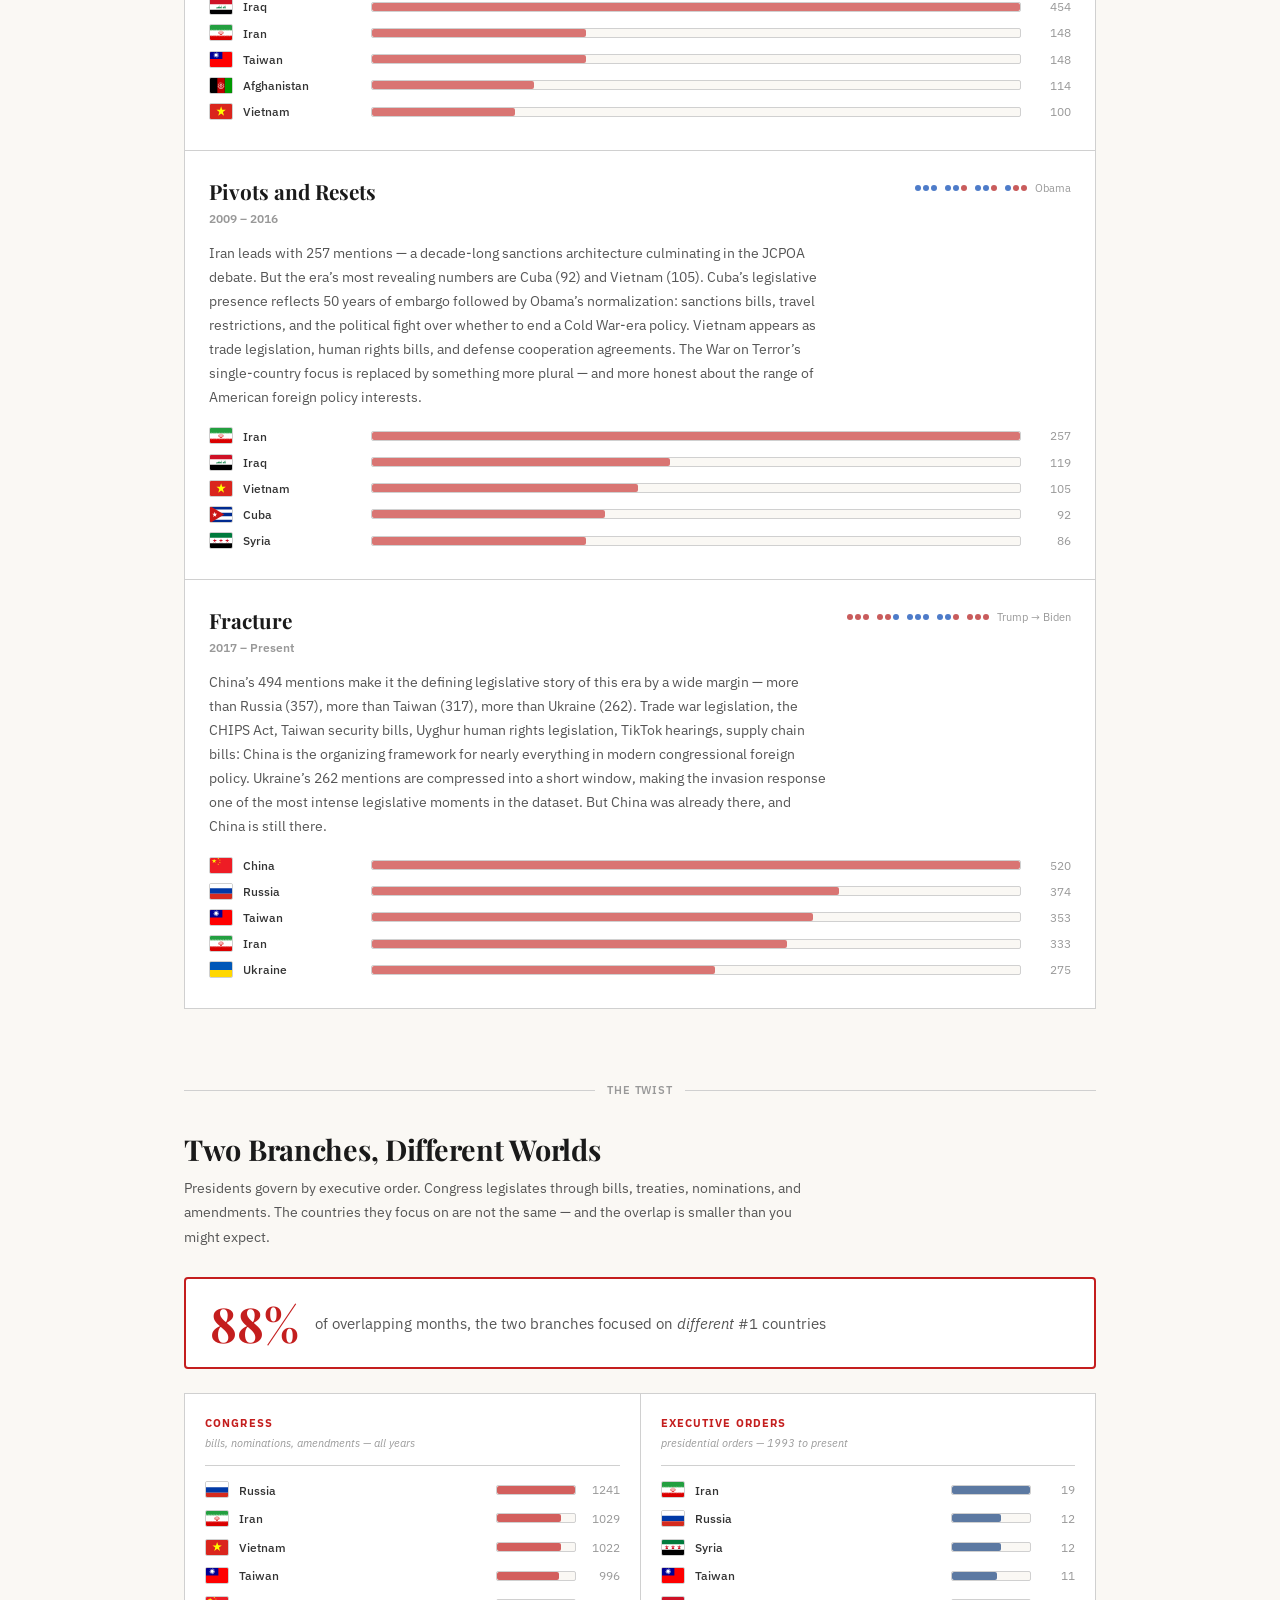
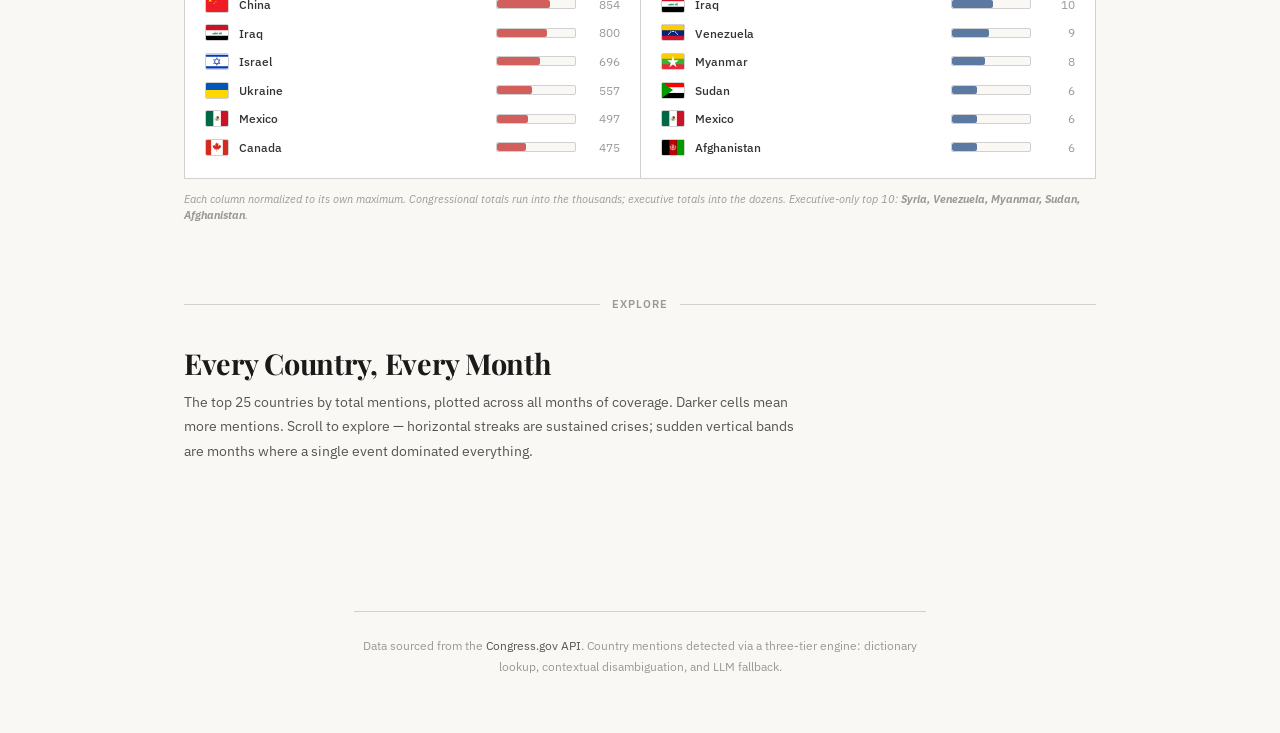
==== commit 9a6c0b18: "frontend: escape data before HTML interpolation, drop unused scripts story-app.js built most of the " ====
--- a/docs/index.html
+++ b/docs/index.html
@@ -42,14 +42,15 @@
 
     <section class="lede">
       <p class="lede-text">
-        When a country dominates U.S. congressional language &mdash; in bills,
-        hearings, and floor speeches &mdash; it tells you something about where
-        American foreign-policy attention lands. Not where it <em>should</em> land.
+        When a country dominates U.S. congressional language &mdash; in the bills
+        Congress files, the treaties it ratifies, the ambassadors it confirms, the
+        amendments it attaches &mdash; it tells you something about where American
+        foreign-policy attention lands. Not where it <em>should</em> land.
         Where it <em>does</em>.
       </p>
       <p class="lede-text lede-sub">
-        Since 1973, we&rsquo;ve tracked every country mention in the congressional
-        record. The flags below tell the story. Inspired by
+        Since 1973, we&rsquo;ve tracked every country named in the titles of those
+        four kinds of record. The flags below tell the story. Inspired by
         <a class="lede-link" href="https://pudding.cool/2018/12/countries" target="_blank" rel="noopener">The Pudding&rsquo;s landmark analysis</a>
         of the&nbsp;New York&nbsp;Times.
       </p>
@@ -63,8 +64,8 @@
         <div class="grid-body" id="grid-body"></div>
       </div>
       <p class="grid-caption" id="grid-caption">
-        Each flag represents the most-mentioned country in congressional
-        records that month. Tap a cell for details.
+        Each flag represents the most-mentioned country in the legislative
+        record that month. Tap a cell for details.
       </p>
     </section>
 
@@ -117,7 +118,7 @@
     <section class="article-section">
       <div class="section-header">
         <h2 class="section-headline">Two Branches, Different Worlds</h2>
-        <p class="section-dek">Presidents govern by executive order. Congress legislates through bills, hearings, and nominations. The countries they focus on are not the same &mdash; and the overlap is smaller than you might expect.</p>
+        <p class="section-dek">Presidents govern by executive order. Congress legislates through bills, treaties, nominations, and amendments. The countries they focus on are not the same &mdash; and the overlap is smaller than you might expect.</p>
       </div>
       <div id="branch-comparison"></div>
     </section>
@@ -155,7 +156,6 @@
 
   <script src="https://d3js.org/d3.v7.min.js"></script>
   <script src="js/data-loader.js"></script>
-  <script src="js/data-transform.js"></script>
   <script src="js/flag-grid.js"></script>
   <script src="js/story-insights.js"></script>
   <script src="js/heat-matrix.js"></script>
--- a/docs/css/story.css
+++ b/docs/css/story.css
@@ -576,13 +576,20 @@
   border: 1px solid var(--rule-light);
   border-bottom: none;
   padding: 1.75rem 1.5rem;
-  display: flex;
-  flex-direction: column;
-  gap: 0.65rem;
+  display: grid;
+  grid-template-columns: 1fr 200px;
+  gap: 1.75rem;
+  align-items: start;
 }
 
 .crisis-card:last-child {
   border-bottom: 1px solid var(--rule-light);
+}
+
+.crisis-left {
+  display: flex;
+  flex-direction: column;
+  gap: 0.65rem;
 }
 
 .crisis-dateline {
@@ -620,27 +627,23 @@
   font-size: 0.88rem;
   color: var(--text-secondary);
   line-height: 1.65;
-  max-width: 620px;
-}
-
-.crisis-viz {
-  padding: 0.25rem 0 0.5rem;
-}
-
-.crisis-spark-wrap {
-  width: 100%;
+}
+
+.crisis-right {
+  display: flex;
+  flex-direction: column;
+  gap: 0.5rem;
+  padding-top: 0.25rem;
 }
 
 .crisis-spark {
   display: block;
   width: 100%;
-  height: 80px;
+  height: 130px;
   overflow: visible;
 }
 
 .crisis-rank-badge {
-  display: inline-block;
-  margin-top: 0.35rem;
   font-size: 0.68rem;
   font-weight: 700;
   text-transform: uppercase;
@@ -1123,7 +1126,8 @@
   .big-number-card { padding: 1.5rem 1rem; }
   .big-number-reveal { font-size: 1rem; }
 
-  .crisis-spark { height: 72px; }
+  .crisis-card { grid-template-columns: 1fr 180px; gap: 1.25rem; }
+  .crisis-spark { height: 120px; }
 
   .era-block-header { flex-direction: column; gap: 0.5rem; }
   .era-country-row { grid-template-columns: 24px 100px 1fr 36px; }
@@ -1136,6 +1140,9 @@
 
   .section-headline { font-size: 1.4rem; }
   .bar-row { grid-template-columns: 28px 100px 1fr 44px; }
+
+  .crisis-card { grid-template-columns: 1fr; gap: 0; }
+  .crisis-right { border-top: 1px solid var(--rule-light); padding-top: 1rem; }
 
   .branch-diverge-callout { flex-direction: column; text-align: center; }
   .branch-diverge-num { font-size: 2.5rem; }
@@ -1171,6 +1178,6 @@
   .crisis-headline { font-size: 1.05rem; }
   .era-block-name { font-size: 1.1rem; }
 
-  .crisis-metrics { flex-wrap: wrap; gap: 0.75rem; }
-  .crisis-metric-num { font-size: 1.3rem; }
-}
+  .crisis-card { padding: 1.25rem 1rem; }
+  .crisis-spark { height: 110px; }
+}
